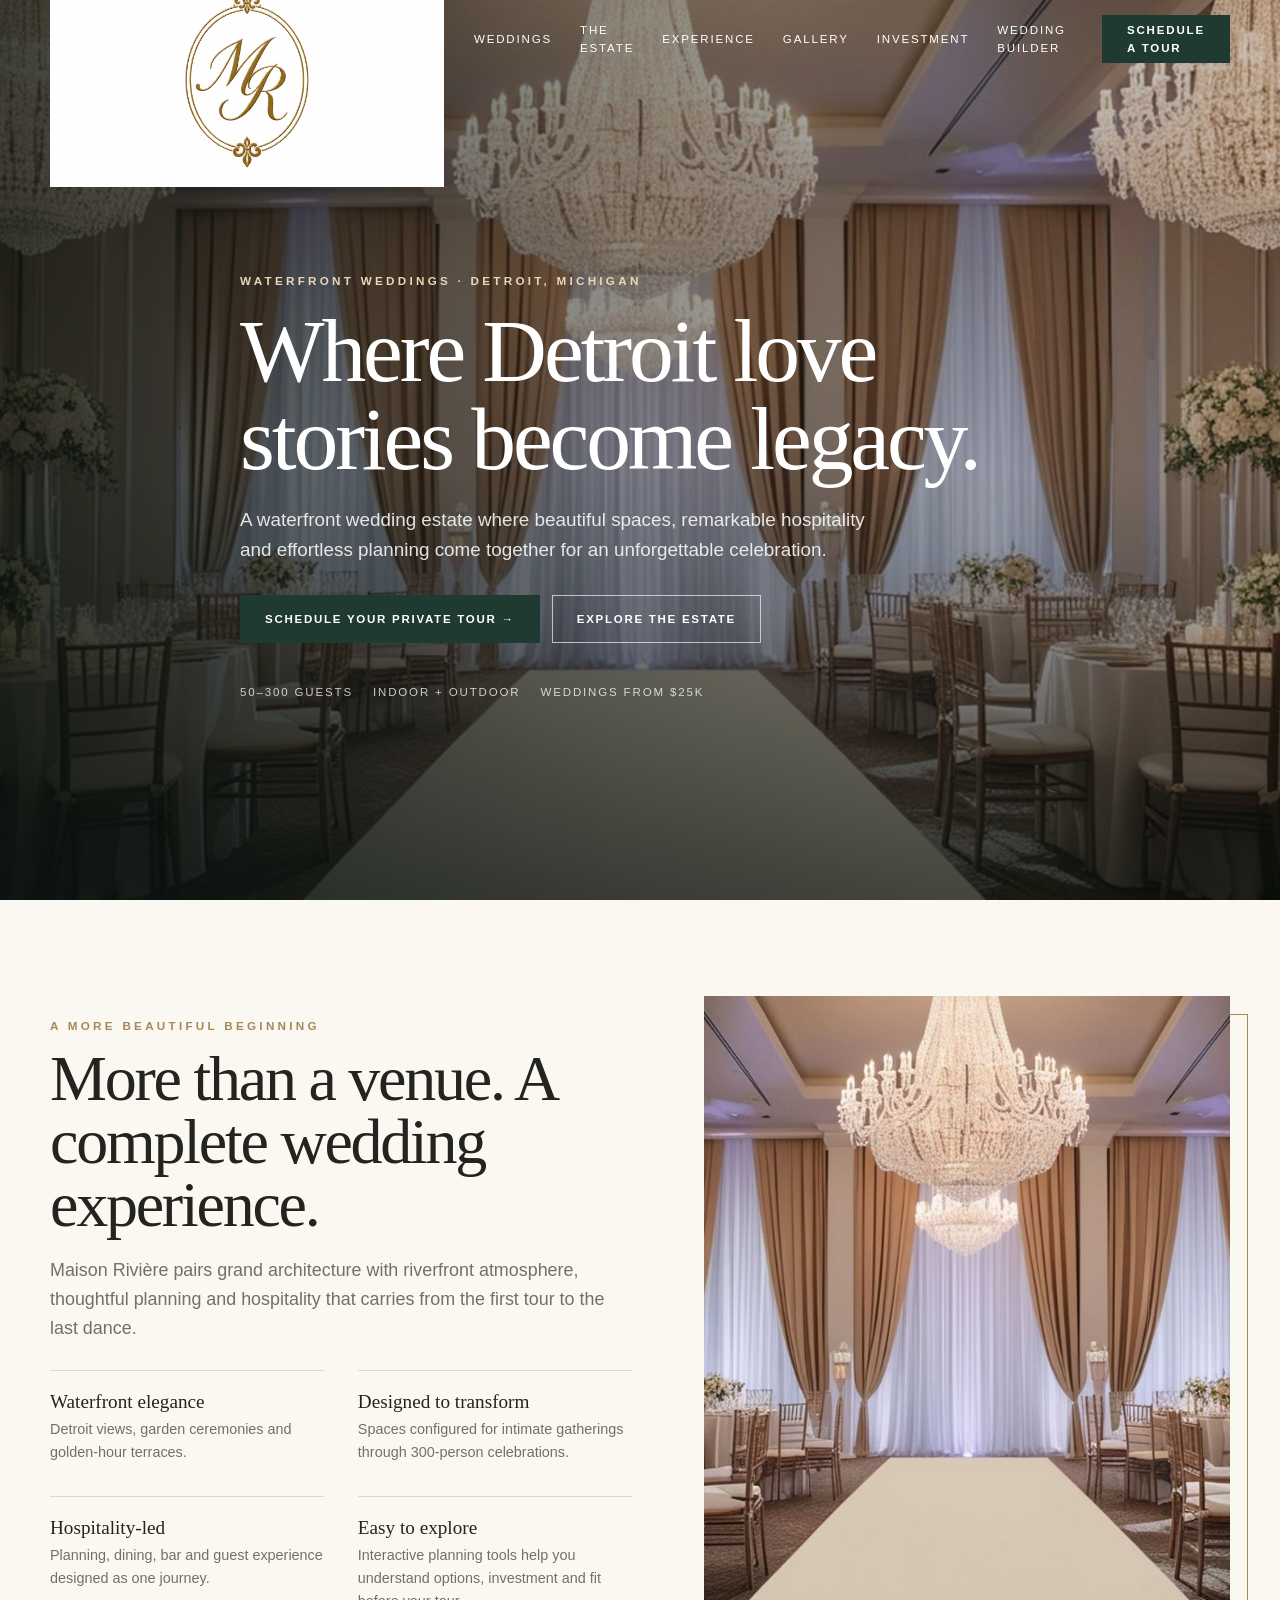
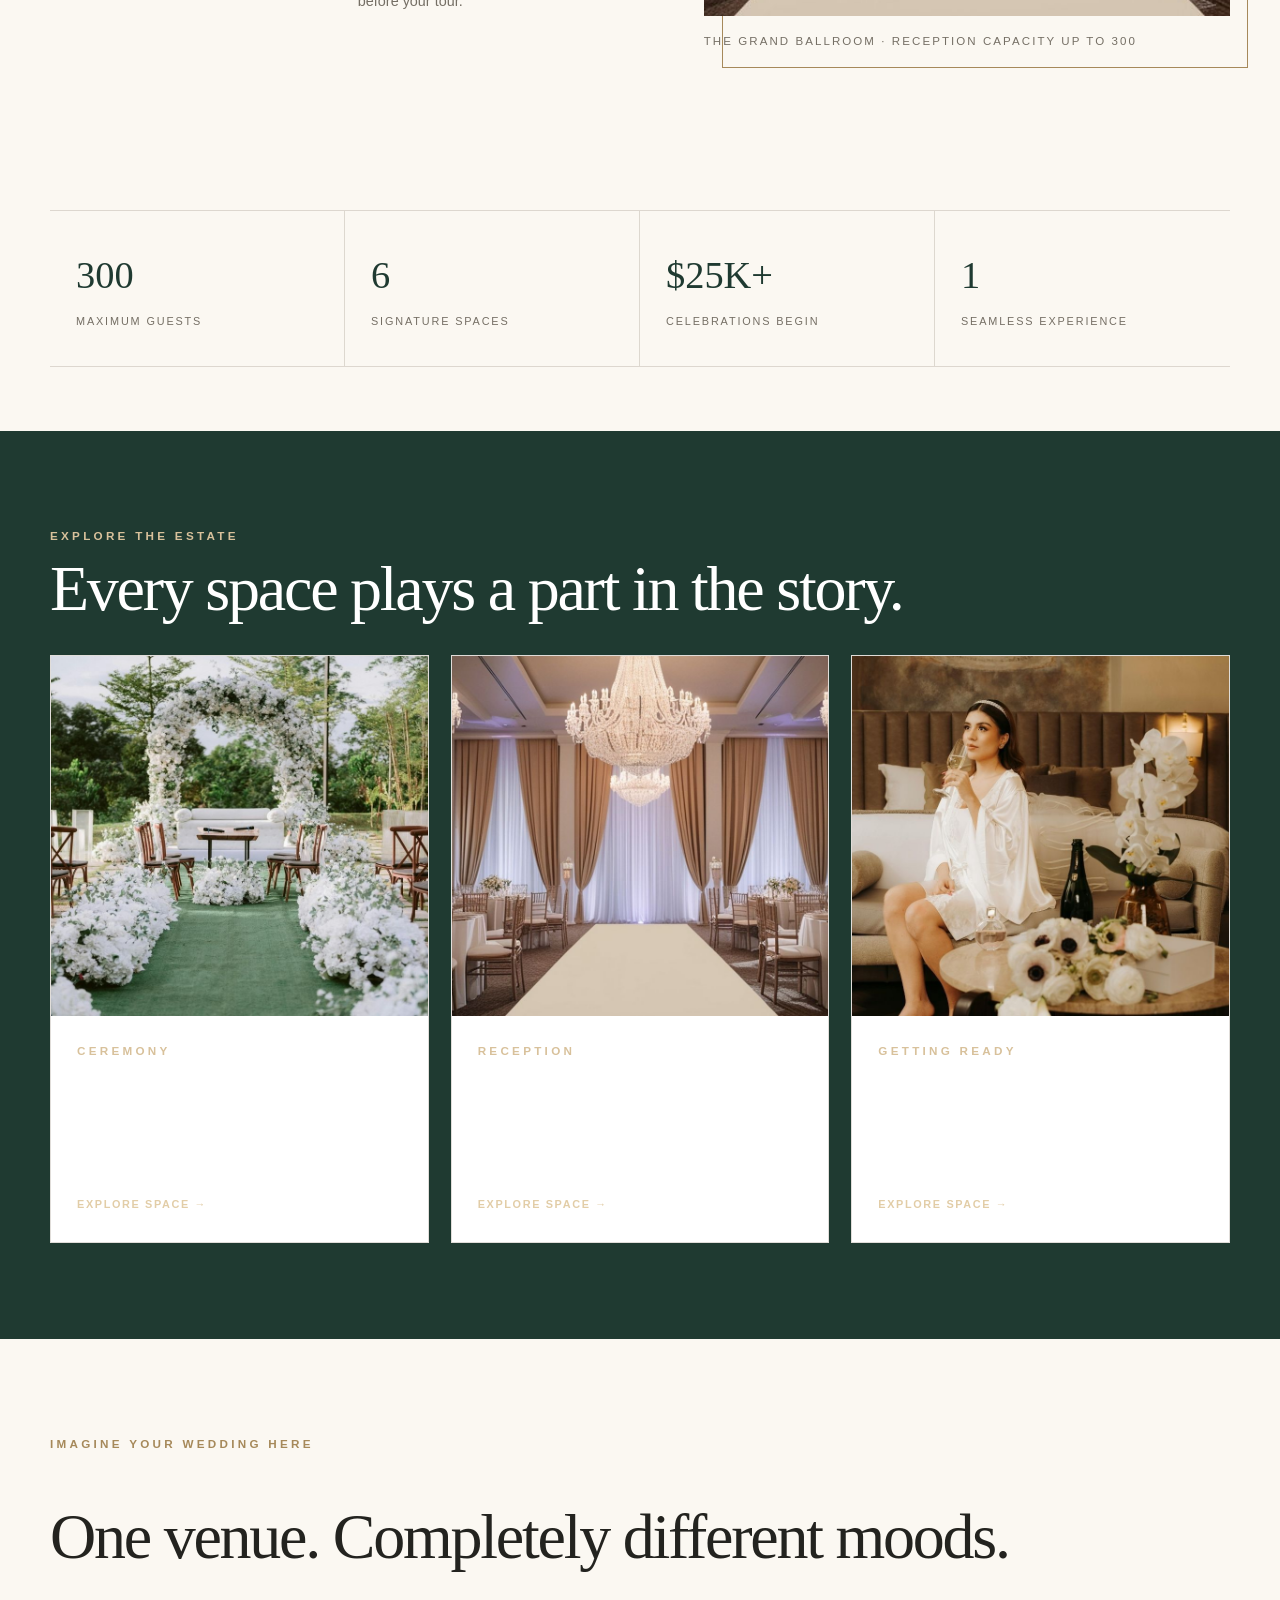
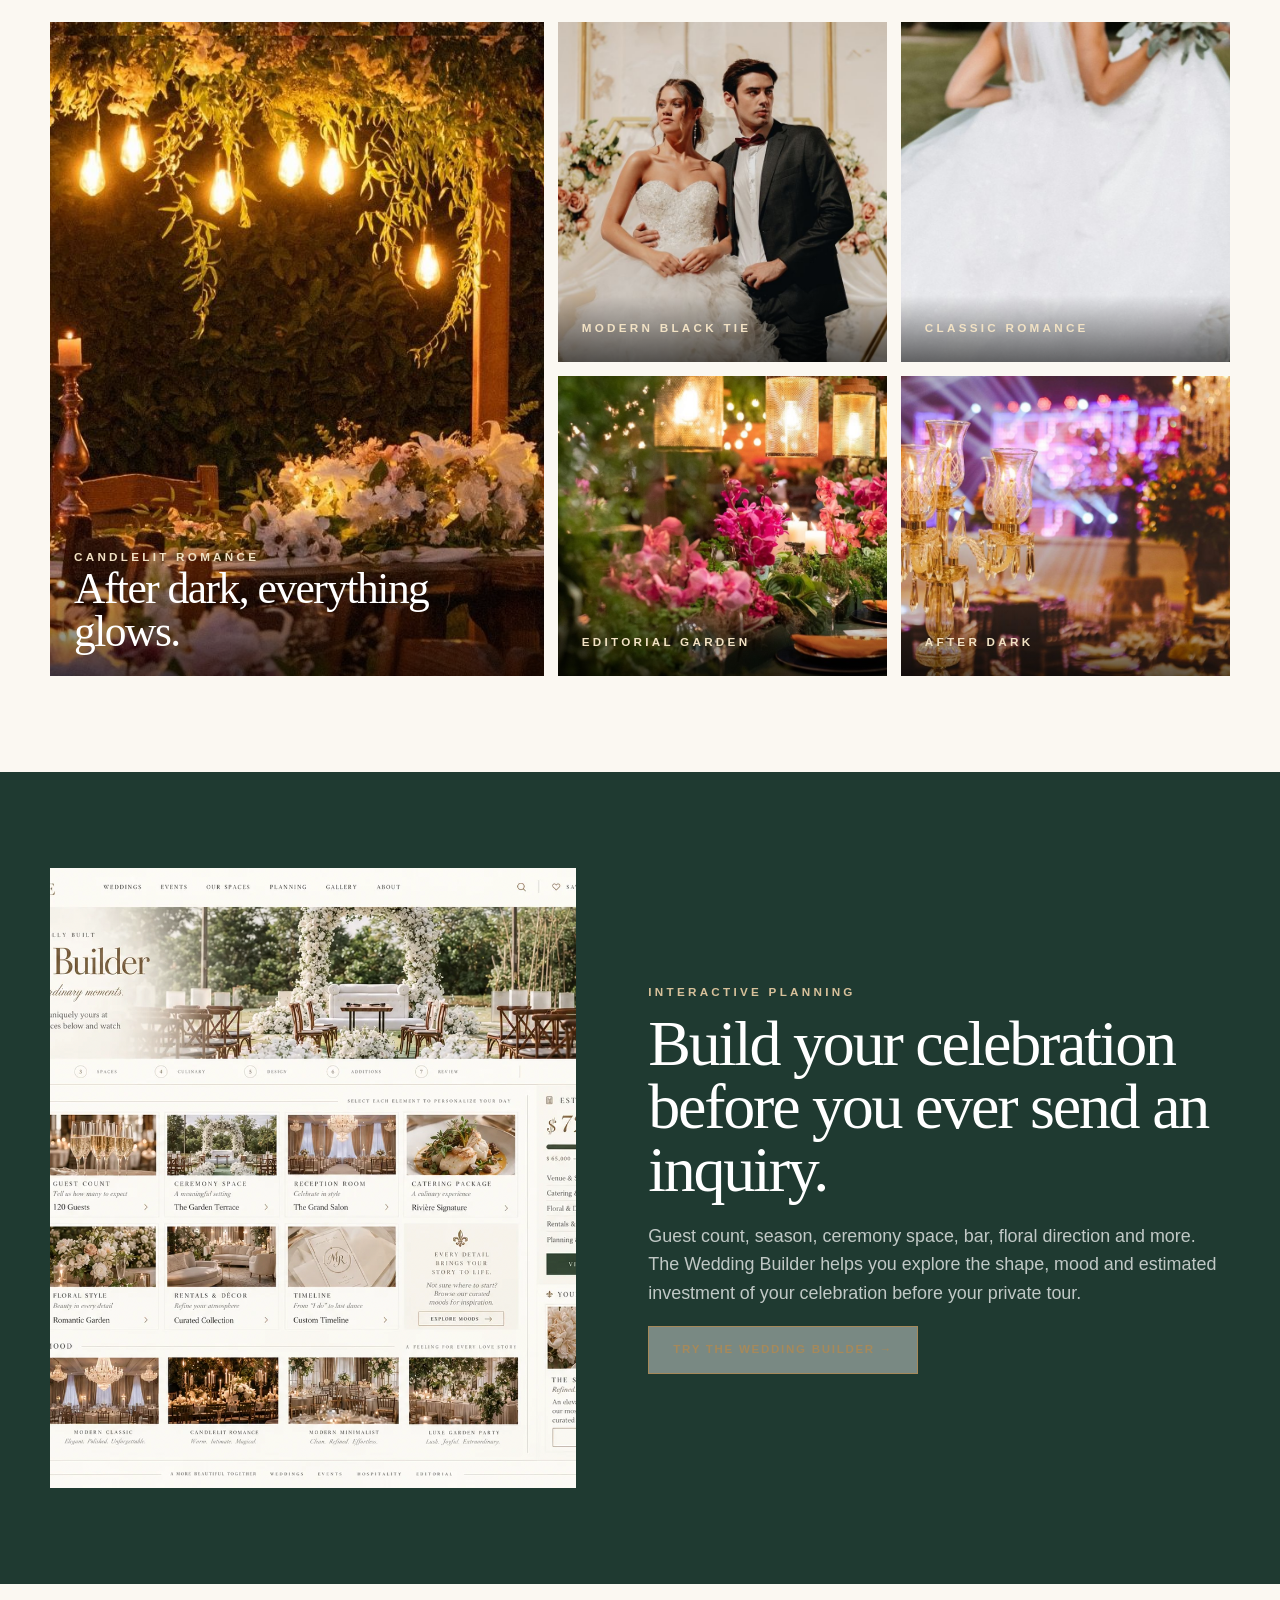
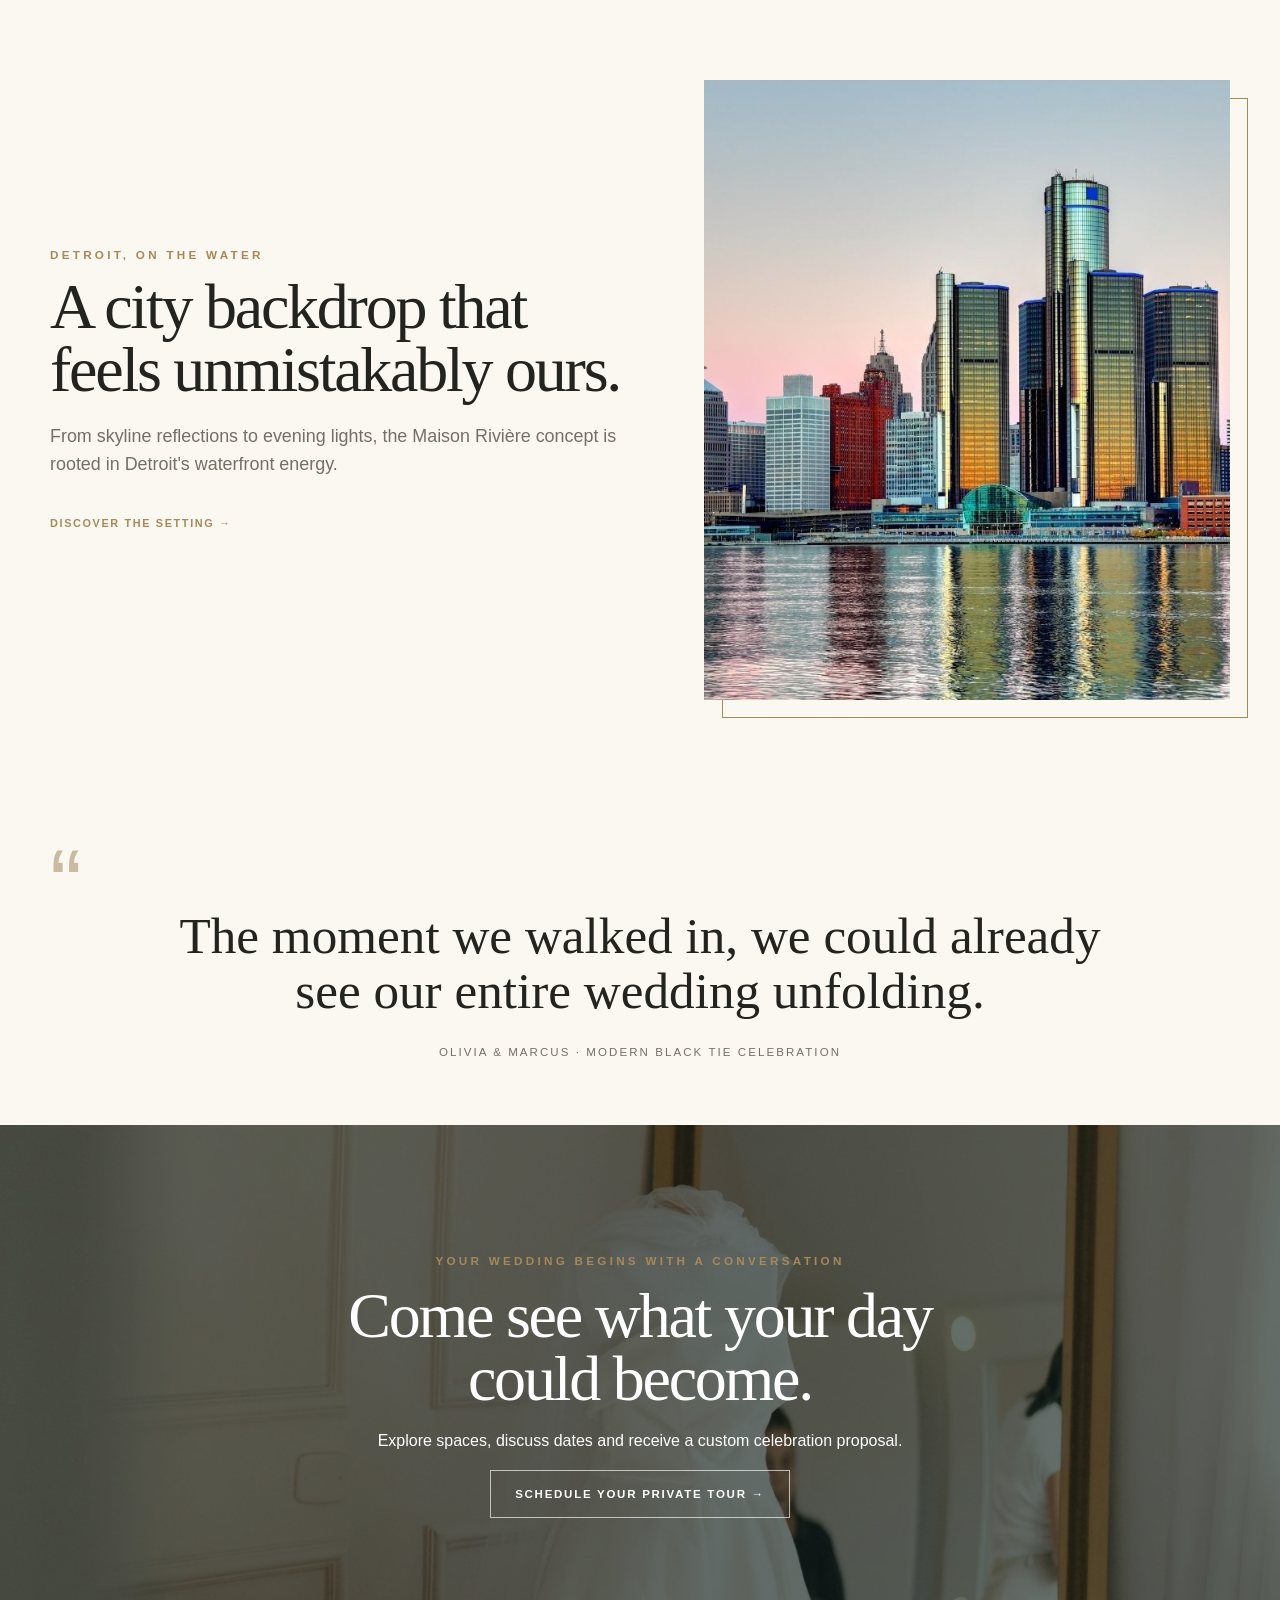
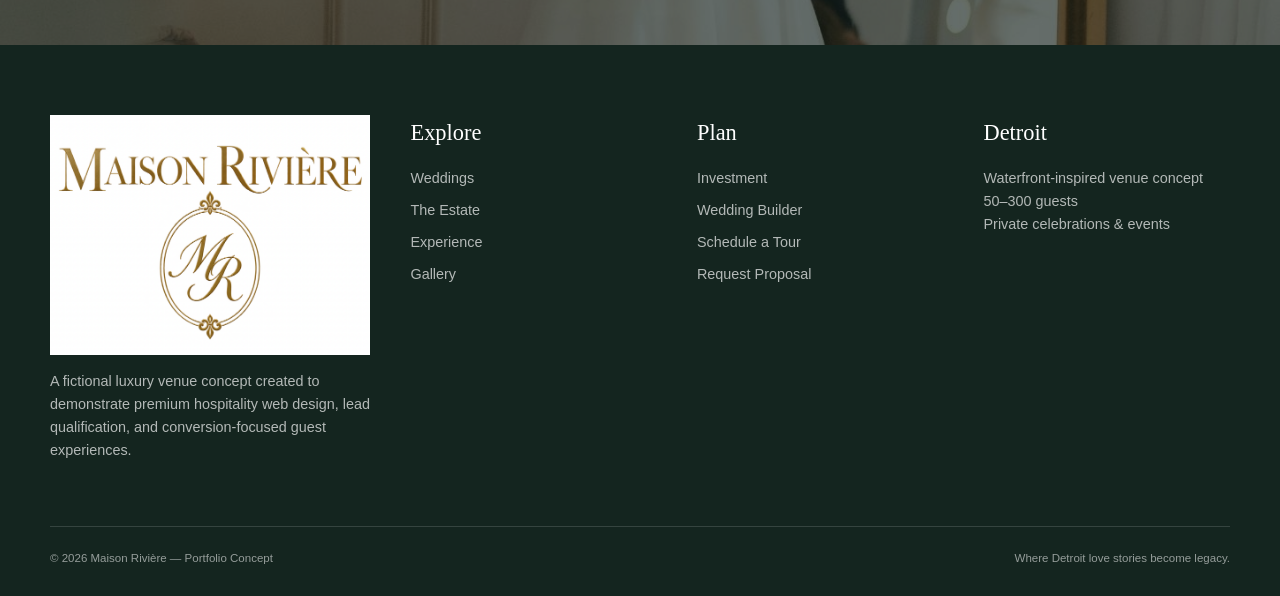
==== index.html @ 73f937d6 "Insert logo image in index.html header Added logo image to the header section." ====
<!doctype html><html lang="en"><head><meta charset="utf-8"><meta name="viewport" content="width=device-width,initial-scale=1"><meta name="description" content="Luxury Detroit wedding venue concept"><title>Home | Maison Rivière</title><link rel="stylesheet" href="styles.css"></head><body><header class="header"><div class="container nav"><a class="brand" href="index.html">
  <img src="logo-lockup.PNG" alt="Maison Rivière Weddings & Events">
</a><button class="menu-btn" aria-label="Open menu">☰</button><nav class="navlinks"><a href="weddings.html">Weddings</a><a href="estate.html">The Estate</a><a href="experience.html">Experience</a><a href="gallery.html">Gallery</a><a href="investment.html">Investment</a><a href="builder.html">Wedding Builder</a><a class="btn primary nav-cta" href="contact.html">Schedule a Tour</a></nav></div></header>
<div class="luxury-loader">
  <div class="loader-logo">
    Maison Rivière
  </div>
</div><main>
<section class="hero">
  <video autoplay muted loop playsinline preload="metadata" poster="11_neutral_crystal_ballroom.JPG">
    <source src="v15044gf0000da075hnog65i0l589fug.MP4" type="video/mp4">
  </video><div class="container hero-content"><div class="eyebrow">Waterfront Weddings · Detroit, Michigan</div><h1 class="display xl">Where Detroit love stories become legacy.</h1><p>A waterfront wedding estate where beautiful spaces, remarkable hospitality and effortless planning come together for an unforgettable celebration.</p><div class="hero-actions"><a class="btn primary" href="contact.html">Schedule Your Private Tour →</a><a class="btn light" href="estate.html">Explore the Estate</a></div><div class="hero-meta"><span>50–300 Guests</span><span>Indoor + Outdoor</span><span>Weddings from $25K</span></div></div></section>
<section class="section"><div class="container"><div class="split reveal"><div class="copy"><div class="eyebrow">A More Beautiful Beginning</div><h2 class="display lg">More than a venue. A complete wedding experience.</h2><p class="lede">Maison Rivière pairs grand architecture with riverfront atmosphere, thoughtful planning and hospitality that carries from the first tour to the last dance.</p><div class="feature-list"><div class="feature"><strong>Waterfront elegance</strong><span>Detroit views, garden ceremonies and golden-hour terraces.</span></div><div class="feature"><strong>Designed to transform</strong><span>Spaces configured for intimate gatherings through 300-person celebrations.</span></div><div class="feature"><strong>Hospitality-led</strong><span>Planning, dining, bar and guest experience designed as one journey.</span></div><div class="feature"><strong>Easy to explore</strong><span>Interactive planning tools help you understand options, investment and fit before your tour.</span></div></div></div><div class="image-frame"><img src="11_neutral_crystal_ballroom.JPG" alt="Crystal chandelier ballroom"><div class="caption">The Grand Ballroom · Reception capacity up to 300</div></div></div></div></section>
<section class="section-tight"><div class="container stats reveal"><div class="stat"><strong>300</strong><span>Maximum Guests</span></div><div class="stat"><strong>6</strong><span>Signature Spaces</span></div><div class="stat"><strong>$25K+</strong><span>Celebrations Begin</span></div><div class="stat"><strong>1</strong><span>Seamless Experience</span></div></div></section>
<section class="section dark"><div class="container"><div class="eyebrow">Explore the Estate</div><h2 class="display lg" style="margin:12px 0 34px">Every space plays a part in the story.</h2><div class="cards3"><article class="card"><img src="14_garden_ceremony_aisle.JPG" alt="Garden ceremony"><div class="card-body"><div class="eyebrow">Ceremony</div><h3>Garden Terrace</h3><p>Florals, greenery and an aisle designed for the moment everything begins.</p><a class="text-link" href="estate.html">Explore space →</a></div></article><article class="card"><img src="11_neutral_crystal_ballroom.JPG" alt="Grand ballroom"><div class="card-body"><div class="eyebrow">Reception</div><h3>Grand Ballroom</h3><p>Crystal chandeliers, adaptable layouts and dramatic evening atmosphere.</p><a class="text-link" href="estate.html">Explore space →</a></div></article><article class="card"><img src="06_bridal_suite_champagne.JPG" alt="Bridal suite"><div class="card-body"><div class="eyebrow">Getting Ready</div><h3>Private Bridal Suite</h3><p>A calm, beautiful beginning with dedicated beauty stations and champagne service.</p><a class="text-link" href="estate.html">Explore space →</a></div></article></div></div></section>
<section class="section"><div class="container"><div class="eyebrow">Imagine Your Wedding Here</div><h2 class="display lg">One venue. Completely different moods.</h2><div class="editorial-grid reveal"><div class="tile"><img src="09_candlelit_reception_table.JPG" alt="Candlelit reception"><div class="tile-overlay"><div class="eyebrow">Candlelit Romance</div><div class="display md">After dark, everything glows.</div></div></div><div class="tile"><img src="15_classic_couple_portrait.JPG" alt="Classic couple"><div class="tile-overlay"><div class="eyebrow">Modern Black Tie</div></div></div><div class="tile"><img src="19_gown_in_motion_garden.JPG" alt="Garden wedding"><div class="tile-overlay"><div class="eyebrow">Classic Romance</div></div></div><div class="tile"><img src="32_warm_floral_tablescape.JPG" alt="Warm floral tablescape"><div class="tile-overlay"><div class="eyebrow">Editorial Garden</div></div></div><div class="tile"><img src="13_candelabra_reception.JPG" alt="Reception lighting"><div class="tile-overlay"><div class="eyebrow">After Dark</div></div></div></div></div></section>
<section class="section dark"><div class="container split reverse reveal"><div class="image-frame"><img src="wedding-builder-ui.PNG" alt="Wedding Builder interface concept"></div><div class="copy"><div class="eyebrow">Interactive Planning</div><h2 class="display lg">Build your celebration before you ever send an inquiry.</h2><p class="lede">Guest count, season, ceremony space, bar, floral direction and more. The Wedding Builder helps you explore the shape, mood and estimated investment of your celebration before your private tour.</p><a class="btn secondary" href="builder.html">Try the Wedding Builder →</a></div></div></section>
<section class="section"><div class="container"><div class="split reveal"><div class="copy"><div class="eyebrow">Detroit, on the water</div><h2 class="display lg">A city backdrop that feels unmistakably ours.</h2><p class="lede">From skyline reflections to evening lights, the Maison Rivière concept is rooted in Detroit's waterfront energy.</p><a class="text-link" href="estate.html">Discover the setting →</a></div><div class="image-frame"><img src="01_detroit_skyline_sunset.JPG" alt="Detroit skyline at sunset"></div></div></div></section>
<section class="section-tight"><div class="container reveal"><div class="quote-mark">“</div><p class="quote">The moment we walked in, we could already see our entire wedding unfolding.</p><div class="quote-by">Olivia & Marcus · Modern Black Tie Celebration</div></div></section>
<section class="cta-band"><img src="07_bridal_dress_mirror.JPG" alt="Wedding dress in bridal suite"><div class="inner"><div class="eyebrow">Your Wedding Begins With a Conversation</div><h2 class="display lg">Come see what your day could become.</h2><p>Explore spaces, discuss dates and receive a custom celebration proposal.</p><a class="btn light" href="contact.html">Schedule Your Private Tour →</a></div></section>
</main><footer class="footer"><div class="container"><div class="footer-grid"><div><a class="brand" href="index.html">
  <img src="logo-lockup.PNG" alt="Maison Rivière Weddings & Events">
</a><p>A fictional luxury venue concept created to demonstrate premium hospitality web design, lead qualification, and conversion-focused guest experiences.</p></div><div><h4>Explore</h4><div class="footer-links"><a href="weddings.html">Weddings</a><a href="estate.html">The Estate</a><a href="experience.html">Experience</a><a href="gallery.html">Gallery</a></div></div><div><h4>Plan</h4><div class="footer-links"><a href="investment.html">Investment</a><a href="builder.html">Wedding Builder</a><a href="contact.html">Schedule a Tour</a><a href="contact.html">Request Proposal</a></div></div><div><h4>Detroit</h4><p>Waterfront-inspired venue concept<br>50–300 guests<br>Private celebrations & events</p></div></div><div class="footer-bottom"><span>© 2026 Maison Rivière — Portfolio Concept</span><span>Where Detroit love stories become legacy.</span></div></div></footer><script src="script.js"></script></body></html>
---- styles.css ----
:root{
  --ivory:#f6f1e7; --paper:#fbf8f2; --ink:#23231f; --muted:#756f65;
  --gold:#a6895a; --gold-2:#c3aa7b; --green:#1f3a31; --green-2:#38584c;
  --blush:#eadad2; --line:rgba(86,70,48,.18); --white:#fff;
  --serif: Georgia, 'Times New Roman', serif; --sans: Arial, Helvetica, sans-serif;
  --shadow:0 24px 80px rgba(40,32,22,.12);
}
*{box-sizing:border-box} html{scroll-behavior:smooth} body{margin:0;background:var(--paper);color:var(--ink);font-family:var(--sans);line-height:1.6} img,video{display:block;max-width:100%} a{color:inherit;text-decoration:none} button,input,select,textarea{font:inherit}
::selection{background:#d8c6a5;color:#1c2a24}
.container{width:min(1180px,calc(100% - 40px));margin:auto}.section{padding:96px 0}.section-tight{padding:64px 0}.eyebrow{font-size:.73rem;letter-spacing:.28em;text-transform:uppercase;color:var(--gold);font-weight:700}.display{font-family:var(--serif);font-weight:400;letter-spacing:-.035em;line-height:.98}.display.xl{font-size:clamp(3.3rem,7vw,7rem)}.display.lg{font-size:clamp(2.7rem,5vw,5rem)}.display.md{font-size:clamp(2rem,3.4vw,3.5rem)}.lede{font-size:clamp(1.05rem,1.4vw,1.25rem);color:var(--muted);max-width:690px}.script{font-family:var(--serif);font-style:italic;color:var(--gold)}
.btn{display:inline-flex;align-items:center;justify-content:center;gap:12px;min-height:48px;padding:0 24px;border:1px solid transparent;text-transform:uppercase;letter-spacing:.15em;font-size:.72rem;font-weight:700;transition:.25s ease;cursor:pointer}.btn.primary{background:var(--green);color:#fff}.btn.primary:hover{background:#2b5042;transform:translateY(-2px)}.btn.secondary{border-color:var(--gold);color:var(--gold);background:rgba(255,255,255,.4)}.btn.secondary:hover{background:var(--gold);color:#fff}.btn.light{border-color:rgba(255,255,255,.65);color:#fff;background:transparent}.btn.light:hover{background:#fff;color:var(--green)}
.header{position:fixed;inset:0 0 auto;z-index:50;transition:.3s ease;color:#fff}.header.scrolled,.header.light{background:rgba(251,248,242,.96);color:var(--ink);box-shadow:0 8px 30px rgba(45,38,27,.08);backdrop-filter:blur(18px)}.nav{height:78px;display:flex;align-items:center;gap:30px}.brand{
  font-family:var(--serif);
  font-size:1.65rem;
  letter-spacing:.02em;
  white-space:nowrap
}
.brand span{
  font-size:.56rem;
  display:block;
  letter-spacing:.27em;
  text-transform:uppercase;
  margin-top:-4px;
  color:var(--gold)
}.navlinks{margin-left:auto;display:flex;gap:28px;align-items:center}.navlinks a{font-size:.72rem;letter-spacing:.16em;text-transform:uppercase}.navlinks a:hover{color:var(--gold)}.nav-cta{margin-left:8px}.menu-btn{display:none;margin-left:auto;background:none;border:0;color:inherit;font-size:1.6rem;cursor:pointer}
.hero{min-height:100svh;position:relative;display:grid;place-items:end start;color:#fff;overflow:hidden;background:#0d1814}.hero video,.hero .hero-image{position:absolute;inset:0;width:100%;height:100%;object-fit:cover}.hero::after{content:"";position:absolute;inset:0;background:linear-gradient(90deg,rgba(9,18,15,.76) 0%,rgba(9,18,15,.45) 48%,rgba(9,18,15,.18) 100%),linear-gradient(0deg,rgba(9,16,13,.58),transparent 48%)}.hero-content{position:relative;z-index:2;padding:160px 0 86px;max-width:800px}.hero .eyebrow{color:#e8d7b8}.hero h1{margin:16px 0 22px}.hero p{font-size:1.18rem;max-width:660px;color:rgba(255,255,255,.86)}.hero-actions{display:flex;gap:12px;flex-wrap:wrap;margin-top:30px}.hero-meta{display:flex;gap:20px;flex-wrap:wrap;margin-top:40px;font-size:.72rem;text-transform:uppercase;letter-spacing:.16em;color:rgba(255,255,255,.76)}
.split{display:grid;grid-template-columns:1.05fr .95fr;gap:72px;align-items:center}.split.reverse{grid-template-columns:.95fr 1.05fr}.split .copy h2{margin:12px 0 20px}.image-frame{position:relative}.image-frame img{width:100%;height:620px;object-fit:cover}.image-frame:after{content:"";position:absolute;inset:18px -18px -18px 18px;border:1px solid var(--gold);z-index:-1}.caption{font-size:.72rem;letter-spacing:.18em;text-transform:uppercase;color:var(--muted);margin-top:16px}
.stats{display:grid;grid-template-columns:repeat(4,1fr);border-top:1px solid var(--line);border-bottom:1px solid var(--line)}.stat{padding:34px 26px;border-right:1px solid var(--line)}.stat:last-child{border-right:0}.stat strong{display:block;font-family:var(--serif);font-size:2.4rem;font-weight:400;color:var(--green)}.stat span{font-size:.68rem;letter-spacing:.17em;text-transform:uppercase;color:var(--muted)}
.cards3{display:grid;grid-template-columns:repeat(3,1fr);gap:22px}.card{background:#fff;border:1px solid var(--line);overflow:hidden;transition:.3s ease}.card:hover{transform:translateY(-5px);box-shadow:var(--shadow)}.card img{width:100%;height:360px;object-fit:cover;transition:.45s ease}.card:hover img{transform:scale(1.025)}.card-body{padding:26px}.card h3{font-family:var(--serif);font-size:2rem;font-weight:400;margin:5px 0 10px}.card p{color:var(--muted);margin:0}.text-link{display:inline-flex;align-items:center;gap:10px;margin-top:18px;text-transform:uppercase;letter-spacing:.15em;font-size:.68rem;color:var(--gold);font-weight:700}
.dark{background:var(--green);color:#fff}.dark .lede,.dark p{color:rgba(255,255,255,.72)}.dark .eyebrow{color:#d8c19b}.dark .text-link{color:#e2cda7}
.editorial-grid{display:grid;grid-template-columns:1.2fr .8fr .8fr;grid-template-rows:340px 300px;gap:14px}.editorial-grid .tile{position:relative;overflow:hidden}.editorial-grid .tile:first-child{grid-row:1/3}.editorial-grid img{width:100%;height:100%;object-fit:cover;transition:.4s}.editorial-grid .tile:hover img{transform:scale(1.03)}.tile-overlay{position:absolute;inset:auto 0 0;padding:24px;color:#fff;background:linear-gradient(transparent,rgba(0,0,0,.58))}.tile-overlay .eyebrow{color:#f2e2c4}
.quote{font-family:var(--serif);font-size:clamp(2.2rem,4vw,4.2rem);line-height:1.08;max-width:950px;margin:0 auto;text-align:center;font-weight:400}.quote-mark{font-size:6rem;color:var(--gold);line-height:.5;opacity:.55}.quote-by{text-align:center;margin-top:24px;font-size:.72rem;letter-spacing:.18em;text-transform:uppercase;color:var(--muted)}
.map-preview{background:#fff;border:1px solid var(--line);padding:14px}.map-preview img{width:100%;height:auto}.location-band{display:grid;grid-template-columns:1fr 1fr;min-height:520px}.location-band .photo img{width:100%;height:100%;object-fit:cover}.location-band .copy{padding:70px;display:flex;flex-direction:column;justify-content:center;background:#efe7d9}
.cta-band{position:relative;min-height:520px;display:grid;place-items:center;text-align:center;color:#fff;overflow:hidden}.cta-band img{position:absolute;inset:0;width:100%;height:100%;object-fit:cover}.cta-band::after{content:"";position:absolute;inset:0;background:rgba(15,27,23,.64)}.cta-band .inner{position:relative;z-index:2;max-width:780px;padding:40px}.cta-band h2{margin:14px 0 18px}
.footer{background:#14251f;color:#fff;padding:70px 0 28px}.footer-grid{display:grid;grid-template-columns:1.3fr repeat(3,1fr);gap:40px}.footer h4{font-family:var(--serif);font-size:1.4rem;font-weight:400;margin:0 0 16px}.footer p,.footer a{color:rgba(255,255,255,.68);font-size:.9rem}.footer-links{display:grid;gap:9px}.footer-bottom{border-top:1px solid rgba(255,255,255,.14);margin-top:50px;padding-top:22px;display:flex;justify-content:space-between;gap:20px;font-size:.72rem;color:rgba(255,255,255,.55)}
.page-hero{padding:170px 0 90px;background:var(--green);color:#fff}.page-hero.has-image{position:relative;min-height:70vh;display:flex;align-items:end;overflow:hidden}.page-hero.has-image img{position:absolute;inset:0;width:100%;height:100%;object-fit:cover}.page-hero.has-image:after{content:"";position:absolute;inset:0;background:linear-gradient(0deg,rgba(13,28,23,.76),rgba(13,28,23,.1))}.page-hero .container{position:relative;z-index:2}.page-hero h1{margin:12px 0 18px}.page-hero p{color:rgba(255,255,255,.78);font-size:1.15rem;max-width:700px}
.feature-list{display:grid;grid-template-columns:repeat(2,1fr);gap:16px 34px;margin-top:28px}.feature{border-top:1px solid var(--line);padding:16px 0}.feature strong{font-family:var(--serif);font-size:1.2rem;font-weight:400}.feature span{display:block;color:var(--muted);font-size:.9rem}
.gallery{display:grid;grid-template-columns:repeat(12,1fr);gap:12px}.gallery figure{margin:0;overflow:hidden;min-height:240px}.gallery figure:nth-child(6n+1){grid-column:span 7}.gallery figure:nth-child(6n+2){grid-column:span 5}.gallery figure:nth-child(6n+3){grid-column:span 4}.gallery figure:nth-child(6n+4){grid-column:span 8}.gallery figure:nth-child(6n+5){grid-column:span 6}.gallery figure:nth-child(6n+6){grid-column:span 6}.gallery img{width:100%;height:100%;min-height:280px;object-fit:cover;transition:.4s}.gallery figure:hover img{transform:scale(1.025)}.filters{display:flex;gap:10px;flex-wrap:wrap;margin:28px 0}.filter{border:1px solid var(--line);background:#fff;padding:10px 16px;cursor:pointer;text-transform:uppercase;letter-spacing:.12em;font-size:.67rem}.filter.active{background:var(--green);color:#fff}
.price-grid{display:grid;grid-template-columns:repeat(3,1fr);gap:18px}.price-card{background:#fff;border:1px solid var(--line);padding:38px}.price-card.featured{background:var(--green);color:#fff;transform:translateY(-10px)}.price-card h3{font-family:var(--serif);font-size:2.2rem;font-weight:400;margin:10px 0}.price{font-family:var(--serif);font-size:2.6rem;color:var(--gold)}.price-card ul{padding:0;list-style:none;margin:26px 0}.price-card li{padding:10px 0;border-bottom:1px solid var(--line);color:var(--muted)}.price-card.featured li{color:rgba(255,255,255,.72);border-color:rgba(255,255,255,.14)}
.builder{display:grid;grid-template-columns:1fr 360px;gap:28px;align-items:start}.builder-main{background:#fff;border:1px solid var(--line);padding:28px}.builder-sidebar{position:sticky;top:100px;background:var(--green);color:#fff;padding:30px}.builder-sidebar .price{color:#fff;font-size:3.4rem}.builder-grid{display:grid;grid-template-columns:repeat(2,1fr);gap:16px}.field{border:1px solid var(--line);padding:18px}.field label{display:block;font-size:.67rem;letter-spacing:.16em;text-transform:uppercase;color:var(--muted);margin-bottom:8px}.field select,.field input{width:100%;border:0;background:transparent;font-family:var(--serif);font-size:1.2rem;outline:none}.builder-breakdown{margin-top:20px}.builder-line{display:flex;justify-content:space-between;border-top:1px solid rgba(255,255,255,.15);padding:10px 0;color:rgba(255,255,255,.74)}.builder-line strong{color:#fff}.moods{display:grid;grid-template-columns:repeat(4,1fr);gap:12px;margin-top:28px}.mood{border:1px solid var(--line);padding:8px;cursor:pointer;background:#fff}.mood.active{outline:2px solid var(--gold)}.mood img{width:100%;height:140px;object-fit:cover}.mood h4{font-family:var(--serif);margin:10px 4px 0;font-weight:400}
.form-grid{display:grid;grid-template-columns:1fr 1fr;gap:16px}.form-field{display:grid;gap:8px}.form-field.full{grid-column:1/-1}.form-field label{font-size:.68rem;letter-spacing:.16em;text-transform:uppercase;color:var(--muted)}.form-field input,.form-field select,.form-field textarea{width:100%;border:1px solid var(--line);background:#fff;padding:14px;outline:none}.form-field textarea{min-height:150px;resize:vertical}.notice{padding:16px;border-left:3px solid var(--gold);background:#f3ede3;color:var(--muted)}
.reveal{opacity:0;transform:translateY(20px);transition:.7s ease}.reveal.in{opacity:1;transform:none}
@media(max-width:960px){.navlinks{display:none}.menu-btn{display:block}.header.open .navlinks{display:flex;position:absolute;top:78px;left:0;right:0;background:var(--paper);color:var(--ink);padding:30px 20px;flex-direction:column;align-items:flex-start;box-shadow:0 20px 30px rgba(0,0,0,.12)}.split,.split.reverse,.location-band,.builder{grid-template-columns:1fr}.image-frame img{height:500px}.stats{grid-template-columns:repeat(2,1fr)}.stat:nth-child(2){border-right:0}.cards3,.price-grid{grid-template-columns:1fr 1fr}.price-card.featured{transform:none}.editorial-grid{grid-template-columns:1fr 1fr;grid-template-rows:380px 260px}.editorial-grid .tile:first-child{grid-column:1/3;grid-row:auto}.footer-grid{grid-template-columns:1fr 1fr}.builder-sidebar{position:relative;top:auto}.moods{grid-template-columns:repeat(2,1fr)}}
@media(max-width:640px){.container{width:min(100% - 28px,1180px)}.section{padding:72px 0}.hero-content{padding-top:140px}.hero p{font-size:1rem}.hero-actions{flex-direction:column;align-items:stretch}.btn{width:100%}.stats,.cards3,.price-grid,.builder-grid,.form-grid{grid-template-columns:1fr}.stat{border-right:0;border-bottom:1px solid var(--line)}.stat:last-child{border-bottom:0}.editorial-grid{display:block}.editorial-grid .tile{height:330px;margin-bottom:12px}.image-frame img{height:420px}.image-frame:after{display:none}.location-band .copy{padding:48px 26px}.gallery figure{grid-column:1/-1!important}.footer-grid{grid-template-columns:1fr}.footer-bottom{flex-direction:column}.moods{grid-template-columns:1fr}.page-hero{padding-top:140px}.page-hero.has-image{min-height:60vh}.nav-cta{display:none}}
.luxury-loader {
    position: fixed;
    inset:0;
    background:#111;
    display:flex;
    align-items:center;
    justify-content:center;
    z-index:9999;
    animation:loaderFade 2s ease forwards;
    pointer-events:none;
}

.loader-logo {
    color:white;
    font-family:serif;
    letter-spacing:.2em;
    font-size:2rem;
    opacity:0;
    animation:logoReveal 1.2s ease forwards;
}

@keyframes logoReveal {
    from {
        opacity:0;
        transform:translateY(20px);
    }
    to {
        opacity:1;
        transform:none;
    }
}

@keyframes loaderFade {
    0%,70% {
        opacity:1;
    }
    100% {
        opacity:0;
        visibility:hidden;
    }
}
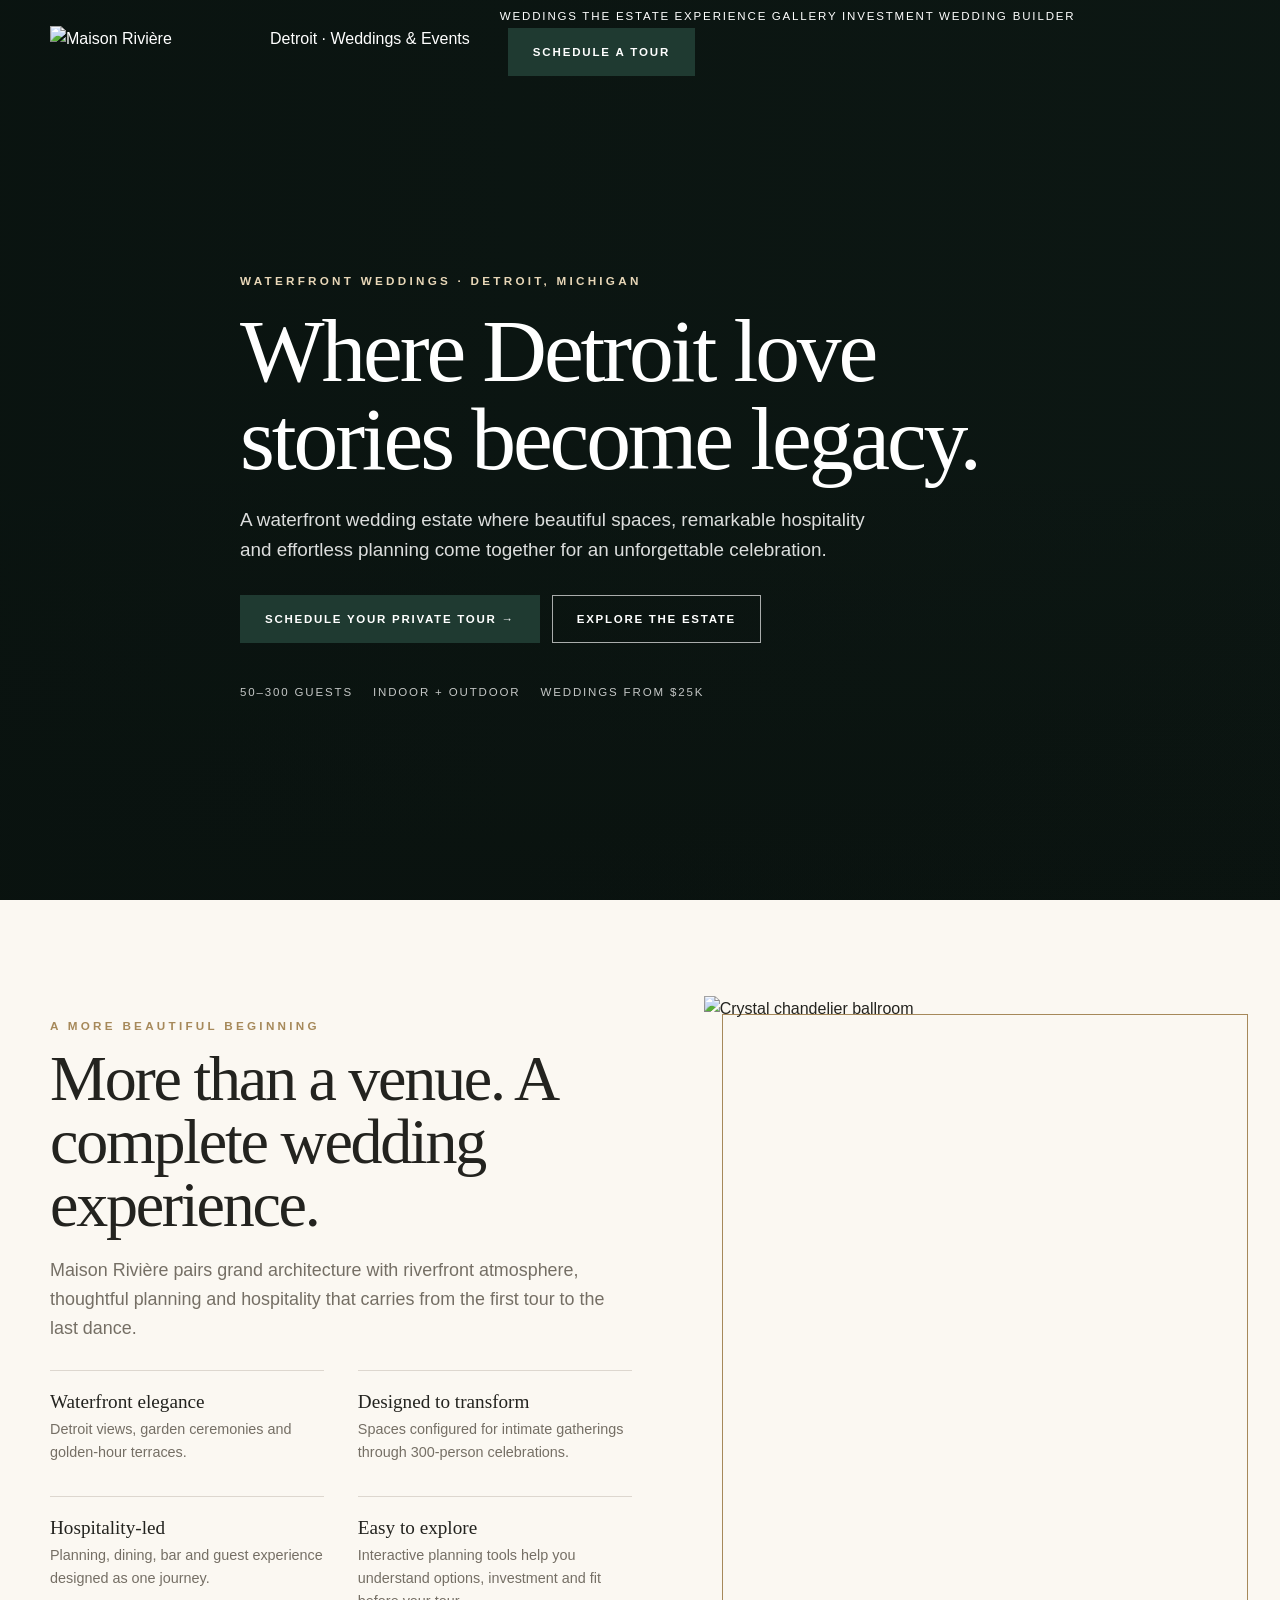
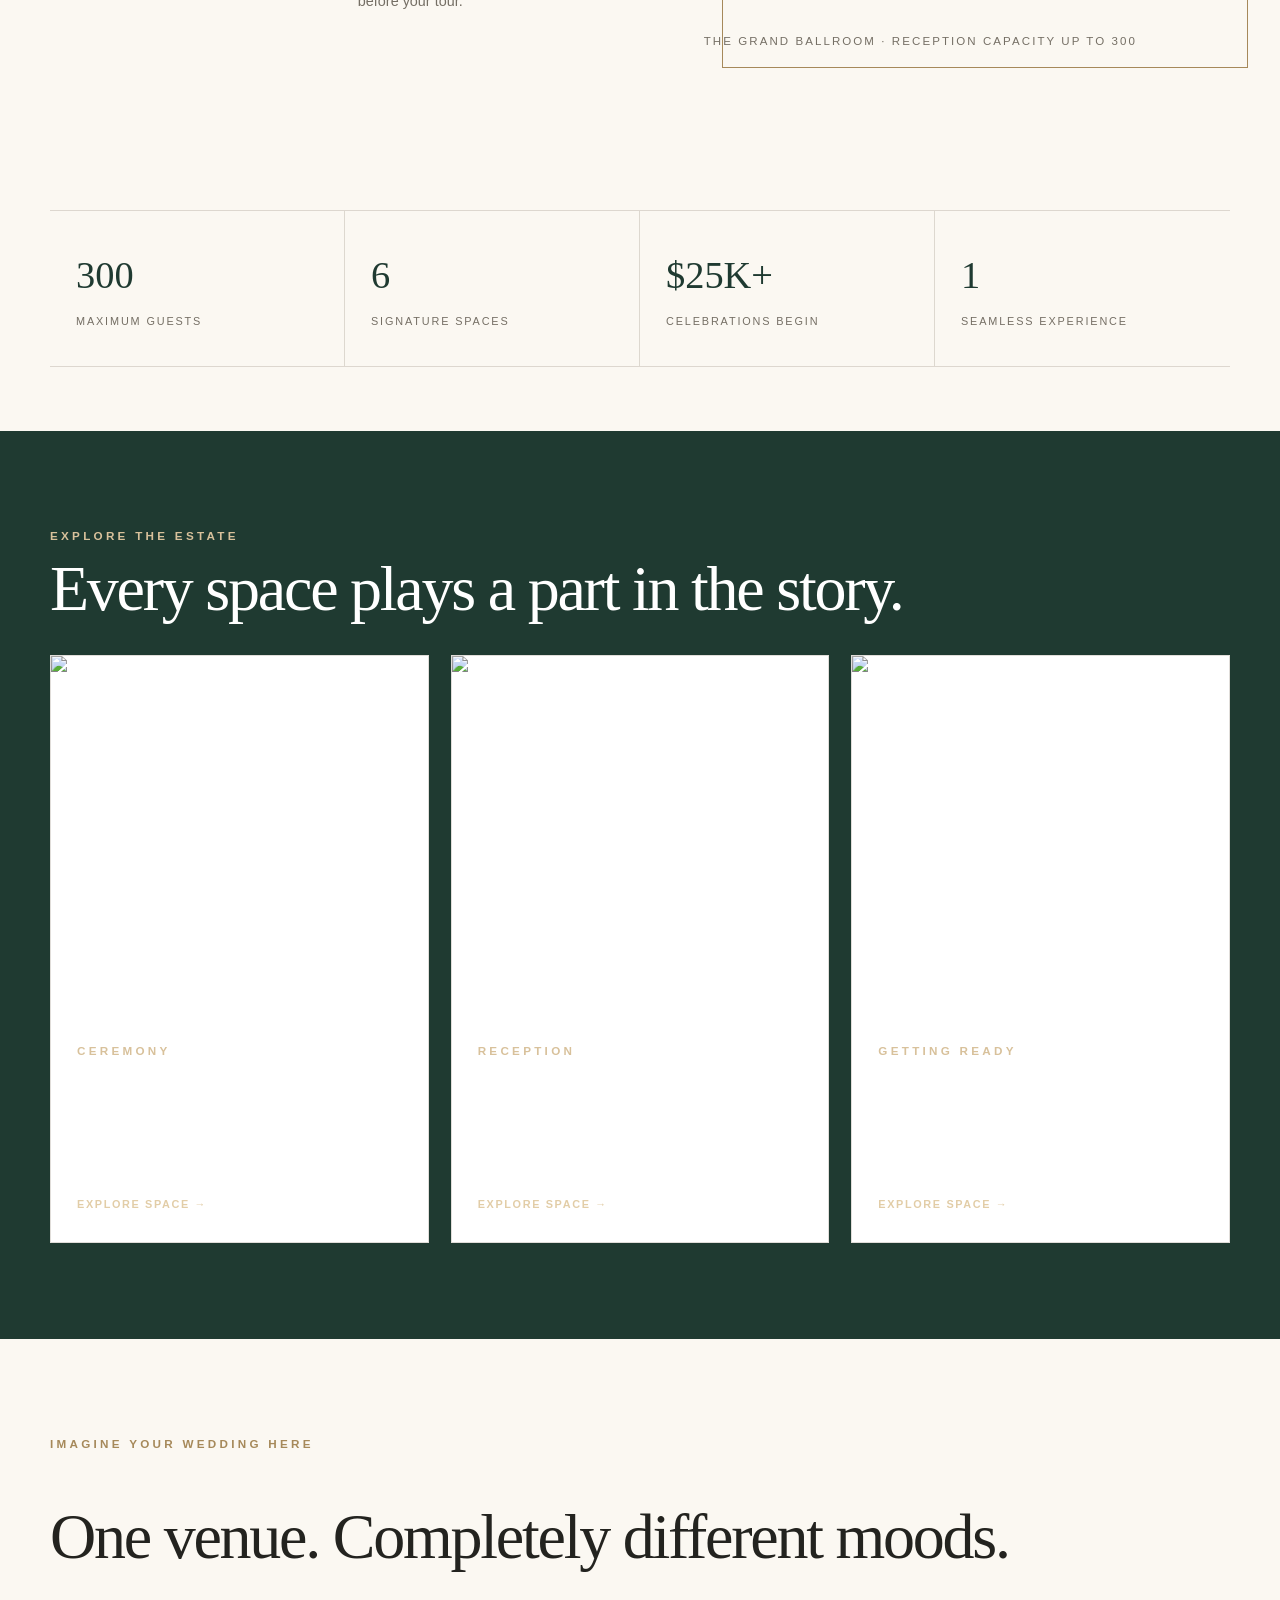
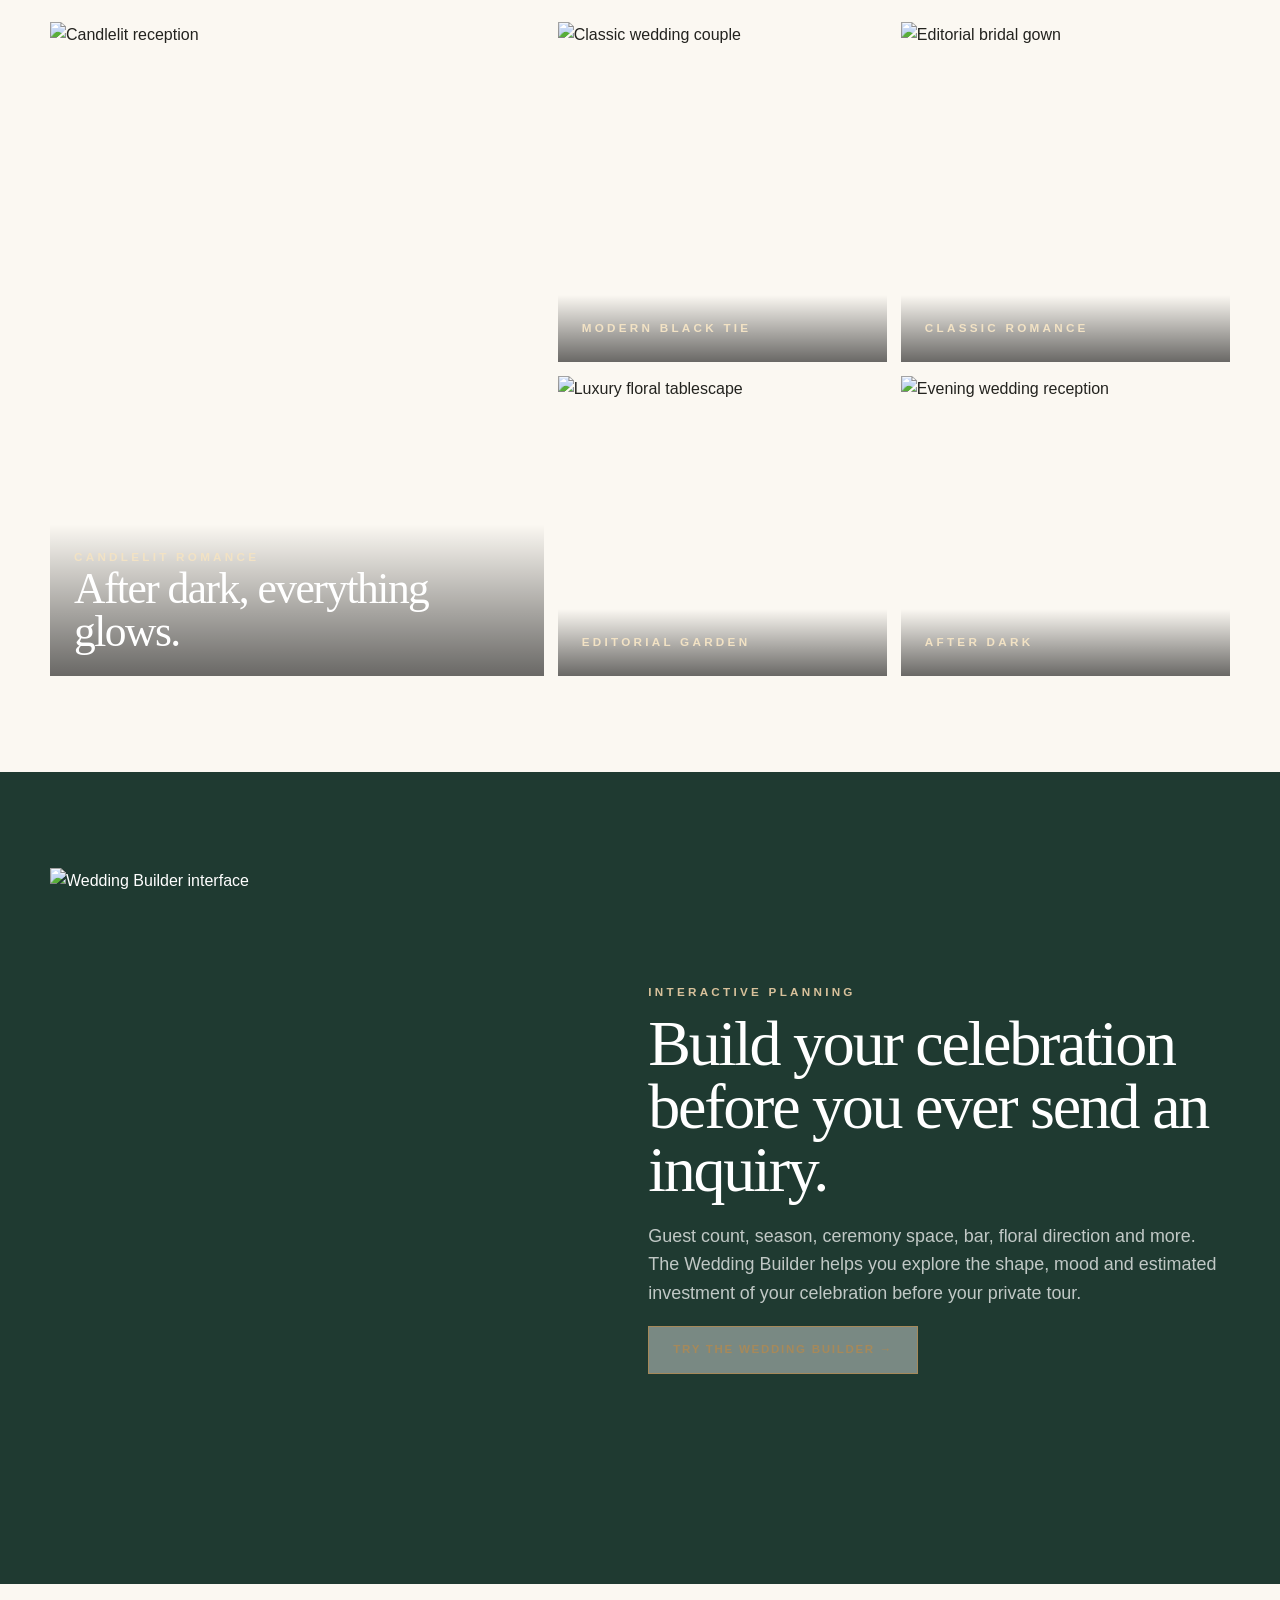
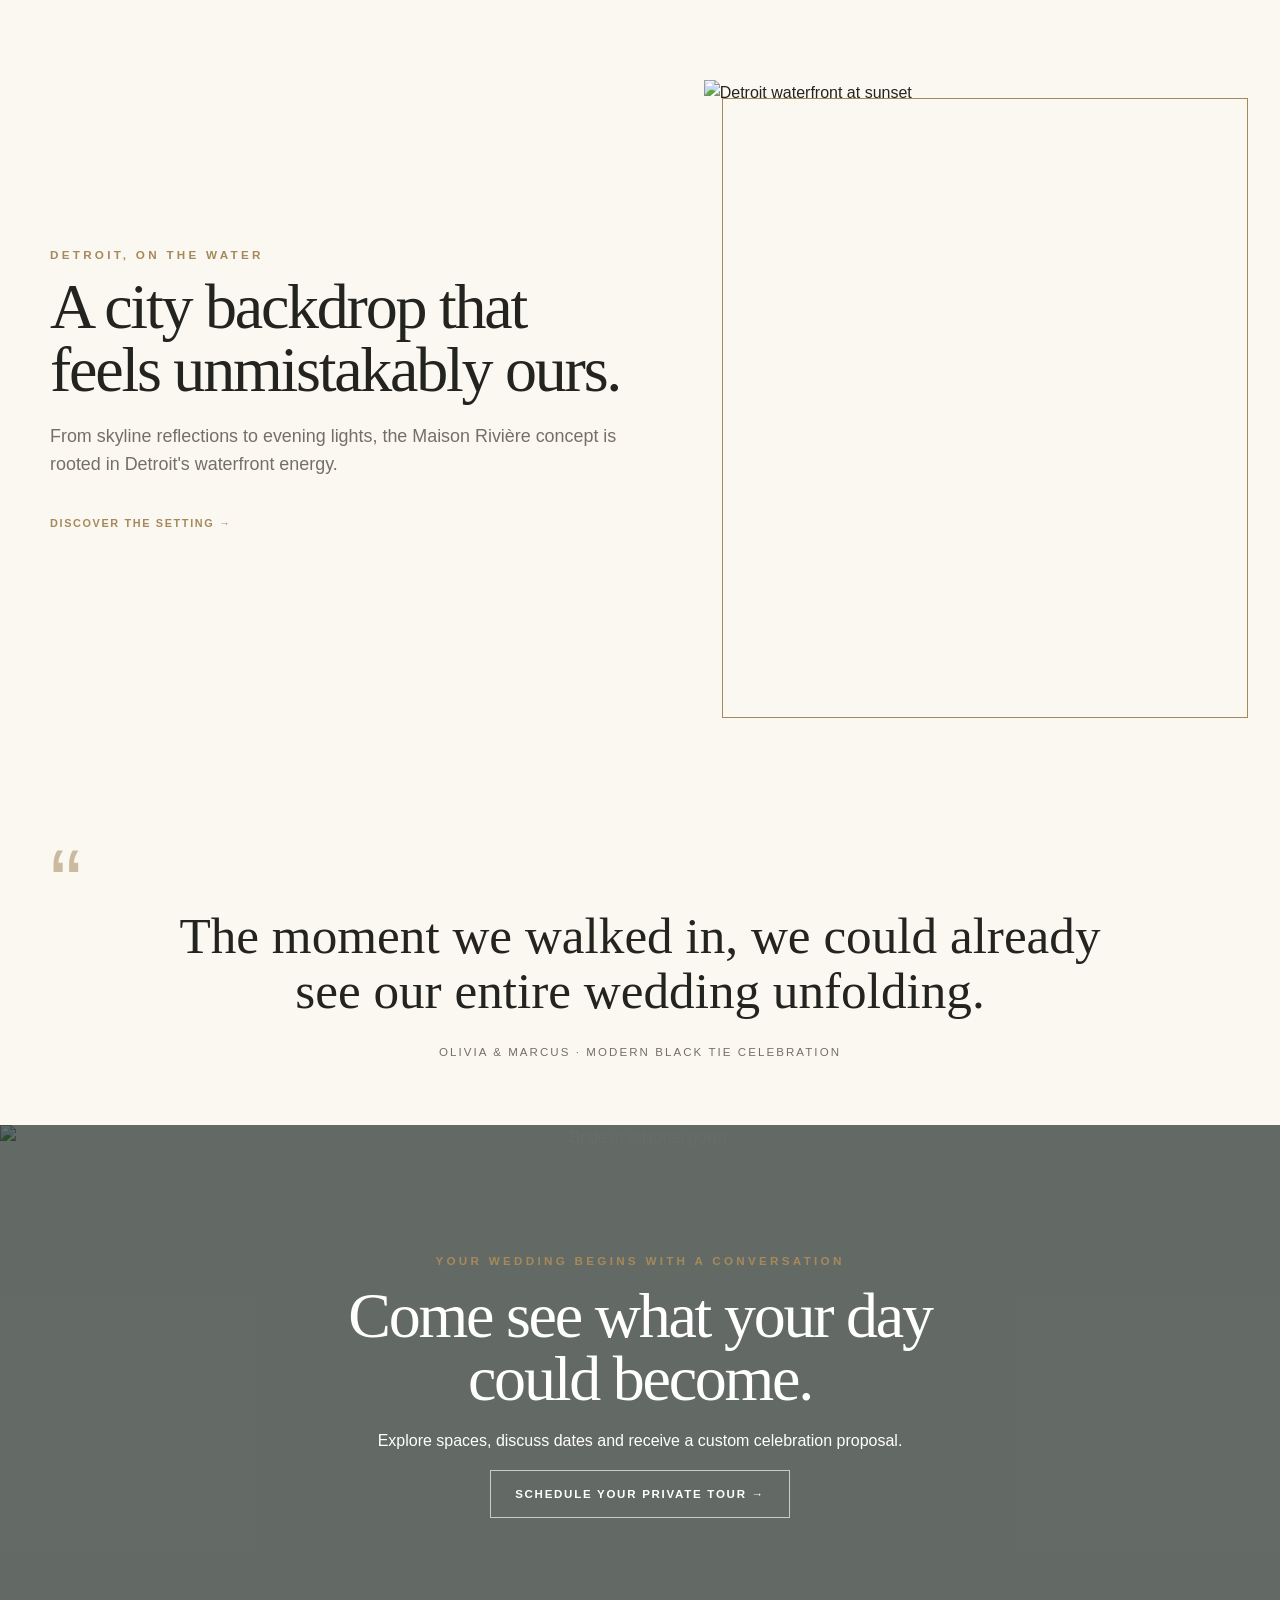
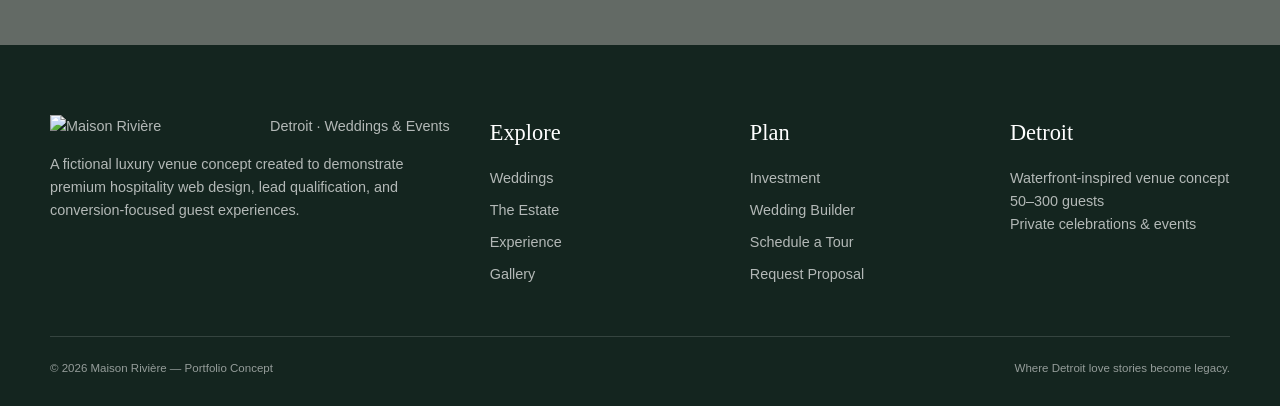
==== commit e05344ea: "Add files via upload" ====
--- a/index.html
+++ b/index.html
@@ -1,23 +1,170 @@
-<!doctype html><html lang="en"><head><meta charset="utf-8"><meta name="viewport" content="width=device-width,initial-scale=1"><meta name="description" content="Luxury Detroit wedding venue concept"><title>Home | Maison Rivière</title><link rel="stylesheet" href="styles.css"></head><body><header class="header"><div class="container nav"><a class="brand" href="index.html">
-  <img src="logo-lockup.PNG" alt="Maison Rivière Weddings & Events">
-</a><button class="menu-btn" aria-label="Open menu">☰</button><nav class="navlinks"><a href="weddings.html">Weddings</a><a href="estate.html">The Estate</a><a href="experience.html">Experience</a><a href="gallery.html">Gallery</a><a href="investment.html">Investment</a><a href="builder.html">Wedding Builder</a><a class="btn primary nav-cta" href="contact.html">Schedule a Tour</a></nav></div></header>
-<div class="luxury-loader">
-  <div class="loader-logo">
-    Maison Rivière
+<!doctype html>
+<html lang="en">
+<head>
+  <meta charset="utf-8">
+  <meta name="viewport" content="width=device-width,initial-scale=1">
+  <meta name="description" content="Maison Rivière — luxury Detroit waterfront weddings and events.">
+  <title>Maison Rivière | Detroit Weddings & Events</title>
+  <link rel="stylesheet" href="styles.css">
+</head>
+<body>
+<header class="header">
+  <div class="container nav">
+    <a class="brand" href="index.html" aria-label="Maison Rivière home">
+      <img src="assets/branding/maison-riviere-wordmark-gold.png" alt="Maison Rivière" class="brand-logo">
+      <span>Detroit · Weddings & Events</span>
+    </a>
+    <button class="menu-btn" aria-label="Open menu">☰</button>
+    <nav class="navlinks" aria-label="Primary navigation">
+      <a href="weddings.html">Weddings</a>
+      <a href="estate.html">The Estate</a>
+      <a href="experience.html">Experience</a>
+      <a href="gallery.html">Gallery</a>
+      <a href="investment.html">Investment</a>
+      <a href="builder.html">Wedding Builder</a>
+      <a class="btn primary nav-cta" href="contact.html">Schedule a Tour</a>
+    </nav>
   </div>
-</div><main>
-<section class="hero">
-  <video autoplay muted loop playsinline preload="metadata" poster="11_neutral_crystal_ballroom.JPG">
-    <source src="v15044gf0000da075hnog65i0l589fug.MP4" type="video/mp4">
-  </video><div class="container hero-content"><div class="eyebrow">Waterfront Weddings · Detroit, Michigan</div><h1 class="display xl">Where Detroit love stories become legacy.</h1><p>A waterfront wedding estate where beautiful spaces, remarkable hospitality and effortless planning come together for an unforgettable celebration.</p><div class="hero-actions"><a class="btn primary" href="contact.html">Schedule Your Private Tour →</a><a class="btn light" href="estate.html">Explore the Estate</a></div><div class="hero-meta"><span>50–300 Guests</span><span>Indoor + Outdoor</span><span>Weddings from $25K</span></div></div></section>
-<section class="section"><div class="container"><div class="split reveal"><div class="copy"><div class="eyebrow">A More Beautiful Beginning</div><h2 class="display lg">More than a venue. A complete wedding experience.</h2><p class="lede">Maison Rivière pairs grand architecture with riverfront atmosphere, thoughtful planning and hospitality that carries from the first tour to the last dance.</p><div class="feature-list"><div class="feature"><strong>Waterfront elegance</strong><span>Detroit views, garden ceremonies and golden-hour terraces.</span></div><div class="feature"><strong>Designed to transform</strong><span>Spaces configured for intimate gatherings through 300-person celebrations.</span></div><div class="feature"><strong>Hospitality-led</strong><span>Planning, dining, bar and guest experience designed as one journey.</span></div><div class="feature"><strong>Easy to explore</strong><span>Interactive planning tools help you understand options, investment and fit before your tour.</span></div></div></div><div class="image-frame"><img src="11_neutral_crystal_ballroom.JPG" alt="Crystal chandelier ballroom"><div class="caption">The Grand Ballroom · Reception capacity up to 300</div></div></div></div></section>
-<section class="section-tight"><div class="container stats reveal"><div class="stat"><strong>300</strong><span>Maximum Guests</span></div><div class="stat"><strong>6</strong><span>Signature Spaces</span></div><div class="stat"><strong>$25K+</strong><span>Celebrations Begin</span></div><div class="stat"><strong>1</strong><span>Seamless Experience</span></div></div></section>
-<section class="section dark"><div class="container"><div class="eyebrow">Explore the Estate</div><h2 class="display lg" style="margin:12px 0 34px">Every space plays a part in the story.</h2><div class="cards3"><article class="card"><img src="14_garden_ceremony_aisle.JPG" alt="Garden ceremony"><div class="card-body"><div class="eyebrow">Ceremony</div><h3>Garden Terrace</h3><p>Florals, greenery and an aisle designed for the moment everything begins.</p><a class="text-link" href="estate.html">Explore space →</a></div></article><article class="card"><img src="11_neutral_crystal_ballroom.JPG" alt="Grand ballroom"><div class="card-body"><div class="eyebrow">Reception</div><h3>Grand Ballroom</h3><p>Crystal chandeliers, adaptable layouts and dramatic evening atmosphere.</p><a class="text-link" href="estate.html">Explore space →</a></div></article><article class="card"><img src="06_bridal_suite_champagne.JPG" alt="Bridal suite"><div class="card-body"><div class="eyebrow">Getting Ready</div><h3>Private Bridal Suite</h3><p>A calm, beautiful beginning with dedicated beauty stations and champagne service.</p><a class="text-link" href="estate.html">Explore space →</a></div></article></div></div></section>
-<section class="section"><div class="container"><div class="eyebrow">Imagine Your Wedding Here</div><h2 class="display lg">One venue. Completely different moods.</h2><div class="editorial-grid reveal"><div class="tile"><img src="09_candlelit_reception_table.JPG" alt="Candlelit reception"><div class="tile-overlay"><div class="eyebrow">Candlelit Romance</div><div class="display md">After dark, everything glows.</div></div></div><div class="tile"><img src="15_classic_couple_portrait.JPG" alt="Classic couple"><div class="tile-overlay"><div class="eyebrow">Modern Black Tie</div></div></div><div class="tile"><img src="19_gown_in_motion_garden.JPG" alt="Garden wedding"><div class="tile-overlay"><div class="eyebrow">Classic Romance</div></div></div><div class="tile"><img src="32_warm_floral_tablescape.JPG" alt="Warm floral tablescape"><div class="tile-overlay"><div class="eyebrow">Editorial Garden</div></div></div><div class="tile"><img src="13_candelabra_reception.JPG" alt="Reception lighting"><div class="tile-overlay"><div class="eyebrow">After Dark</div></div></div></div></div></section>
-<section class="section dark"><div class="container split reverse reveal"><div class="image-frame"><img src="wedding-builder-ui.PNG" alt="Wedding Builder interface concept"></div><div class="copy"><div class="eyebrow">Interactive Planning</div><h2 class="display lg">Build your celebration before you ever send an inquiry.</h2><p class="lede">Guest count, season, ceremony space, bar, floral direction and more. The Wedding Builder helps you explore the shape, mood and estimated investment of your celebration before your private tour.</p><a class="btn secondary" href="builder.html">Try the Wedding Builder →</a></div></div></section>
-<section class="section"><div class="container"><div class="split reveal"><div class="copy"><div class="eyebrow">Detroit, on the water</div><h2 class="display lg">A city backdrop that feels unmistakably ours.</h2><p class="lede">From skyline reflections to evening lights, the Maison Rivière concept is rooted in Detroit's waterfront energy.</p><a class="text-link" href="estate.html">Discover the setting →</a></div><div class="image-frame"><img src="01_detroit_skyline_sunset.JPG" alt="Detroit skyline at sunset"></div></div></div></section>
-<section class="section-tight"><div class="container reveal"><div class="quote-mark">“</div><p class="quote">The moment we walked in, we could already see our entire wedding unfolding.</p><div class="quote-by">Olivia & Marcus · Modern Black Tie Celebration</div></div></section>
-<section class="cta-band"><img src="07_bridal_dress_mirror.JPG" alt="Wedding dress in bridal suite"><div class="inner"><div class="eyebrow">Your Wedding Begins With a Conversation</div><h2 class="display lg">Come see what your day could become.</h2><p>Explore spaces, discuss dates and receive a custom celebration proposal.</p><a class="btn light" href="contact.html">Schedule Your Private Tour →</a></div></section>
-</main><footer class="footer"><div class="container"><div class="footer-grid"><div><a class="brand" href="index.html">
-  <img src="logo-lockup.PNG" alt="Maison Rivière Weddings & Events">
-</a><p>A fictional luxury venue concept created to demonstrate premium hospitality web design, lead qualification, and conversion-focused guest experiences.</p></div><div><h4>Explore</h4><div class="footer-links"><a href="weddings.html">Weddings</a><a href="estate.html">The Estate</a><a href="experience.html">Experience</a><a href="gallery.html">Gallery</a></div></div><div><h4>Plan</h4><div class="footer-links"><a href="investment.html">Investment</a><a href="builder.html">Wedding Builder</a><a href="contact.html">Schedule a Tour</a><a href="contact.html">Request Proposal</a></div></div><div><h4>Detroit</h4><p>Waterfront-inspired venue concept<br>50–300 guests<br>Private celebrations & events</p></div></div><div class="footer-bottom"><span>© 2026 Maison Rivière — Portfolio Concept</span><span>Where Detroit love stories become legacy.</span></div></div></footer><script src="script.js"></script></body></html>
+</header>
+
+<main>
+  <section class="hero">
+    <video autoplay muted loop playsinline poster="assets/images/hero/hero-estate-aerial.jpg">
+      <source src="assets/videos/video-estate-hero.mp4" type="video/mp4">
+    </video>
+    <div class="container hero-content">
+      <div class="eyebrow">Waterfront Weddings · Detroit, Michigan</div>
+      <h1 class="display xl">Where Detroit love stories become legacy.</h1>
+      <p>A waterfront wedding estate where beautiful spaces, remarkable hospitality and effortless planning come together for an unforgettable celebration.</p>
+      <div class="hero-actions">
+        <a class="btn primary" href="contact.html">Schedule Your Private Tour →</a>
+        <a class="btn light" href="estate.html">Explore the Estate</a>
+      </div>
+      <div class="hero-meta"><span>50–300 Guests</span><span>Indoor + Outdoor</span><span>Weddings from $25K</span></div>
+    </div>
+  </section>
+
+  <section class="section">
+    <div class="container">
+      <div class="split reveal">
+        <div class="copy">
+          <div class="eyebrow">A More Beautiful Beginning</div>
+          <h2 class="display lg">More than a venue. A complete wedding experience.</h2>
+          <p class="lede">Maison Rivière pairs grand architecture with riverfront atmosphere, thoughtful planning and hospitality that carries from the first tour to the last dance.</p>
+          <div class="feature-list">
+            <div class="feature"><strong>Waterfront elegance</strong><span>Detroit views, garden ceremonies and golden-hour terraces.</span></div>
+            <div class="feature"><strong>Designed to transform</strong><span>Spaces configured for intimate gatherings through 300-person celebrations.</span></div>
+            <div class="feature"><strong>Hospitality-led</strong><span>Planning, dining, bar and guest experience designed as one journey.</span></div>
+            <div class="feature"><strong>Easy to explore</strong><span>Interactive planning tools help you understand options, investment and fit before your tour.</span></div>
+          </div>
+        </div>
+        <div class="image-frame">
+          <img src="assets/images/estate/estate-grand-ballroom.jpg" alt="Crystal chandelier ballroom">
+          <div class="caption">The Grand Ballroom · Reception capacity up to 300</div>
+        </div>
+      </div>
+    </div>
+  </section>
+
+  <section class="section-tight">
+    <div class="container stats reveal">
+      <div class="stat"><strong>300</strong><span>Maximum Guests</span></div>
+      <div class="stat"><strong>6</strong><span>Signature Spaces</span></div>
+      <div class="stat"><strong>$25K+</strong><span>Celebrations Begin</span></div>
+      <div class="stat"><strong>1</strong><span>Seamless Experience</span></div>
+    </div>
+  </section>
+
+  <section class="section dark">
+    <div class="container">
+      <div class="eyebrow">Explore the Estate</div>
+      <h2 class="display lg" style="margin:12px 0 34px">Every space plays a part in the story.</h2>
+      <div class="cards3">
+        <article class="card">
+          <img src="assets/images/estate/estate-ceremony-garden.jpg" alt="Garden ceremony">
+          <div class="card-body"><div class="eyebrow">Ceremony</div><h3>Garden Terrace</h3><p>Florals, greenery and an aisle designed for the moment everything begins.</p><a class="text-link" href="estate.html">Explore space →</a></div>
+        </article>
+        <article class="card">
+          <img src="assets/images/estate/estate-grand-ballroom.jpg" alt="Grand ballroom">
+          <div class="card-body"><div class="eyebrow">Reception</div><h3>Grand Ballroom</h3><p>Crystal chandeliers, adaptable layouts and dramatic evening atmosphere.</p><a class="text-link" href="estate.html">Explore space →</a></div>
+        </article>
+        <article class="card">
+          <img src="assets/images/weddings/wedding-bride-suite.jpg" alt="Bridal suite">
+          <div class="card-body"><div class="eyebrow">Getting Ready</div><h3>Private Bridal Suite</h3><p>A calm, beautiful beginning with dedicated beauty stations and champagne service.</p><a class="text-link" href="estate.html">Explore space →</a></div>
+        </article>
+      </div>
+    </div>
+  </section>
+
+  <section class="section">
+    <div class="container">
+      <div class="eyebrow">Imagine Your Wedding Here</div>
+      <h2 class="display lg">One venue. Completely different moods.</h2>
+      <div class="editorial-grid reveal">
+        <div class="tile"><img src="assets/images/weddings/wedding-table-design.jpg" alt="Candlelit reception"><div class="tile-overlay"><div class="eyebrow">Candlelit Romance</div><div class="display md">After dark, everything glows.</div></div></div>
+        <div class="tile"><img src="assets/images/weddings/wedding-bridal-portrait.jpg" alt="Classic wedding couple"><div class="tile-overlay"><div class="eyebrow">Modern Black Tie</div></div></div>
+        <div class="tile"><img src="assets/images/weddings/wedding-bridal-gown-editorial.jpg" alt="Editorial bridal gown"><div class="tile-overlay"><div class="eyebrow">Classic Romance</div></div></div>
+        <div class="tile"><img src="assets/images/dining/dining-luxury-table-setting.jpg" alt="Luxury floral tablescape"><div class="tile-overlay"><div class="eyebrow">Editorial Garden</div></div></div>
+        <div class="tile"><img src="assets/images/experiences/experience-evening-gathering.jpg" alt="Evening wedding reception"><div class="tile-overlay"><div class="eyebrow">After Dark</div></div></div>
+      </div>
+    </div>
+  </section>
+
+  <section class="section dark">
+    <div class="container split reverse reveal">
+      <div class="image-frame"><img src="assets/ui/wedding-builder/wedding-builder-dashboard.png" alt="Wedding Builder interface"></div>
+      <div class="copy">
+        <div class="eyebrow">Interactive Planning</div>
+        <h2 class="display lg">Build your celebration before you ever send an inquiry.</h2>
+        <p class="lede">Guest count, season, ceremony space, bar, floral direction and more. The Wedding Builder helps you explore the shape, mood and estimated investment of your celebration before your private tour.</p>
+        <a class="btn secondary" href="builder.html">Try the Wedding Builder →</a>
+      </div>
+    </div>
+  </section>
+
+  <section class="section">
+    <div class="container">
+      <div class="split reveal">
+        <div class="copy">
+          <div class="eyebrow">Detroit, on the water</div>
+          <h2 class="display lg">A city backdrop that feels unmistakably ours.</h2>
+          <p class="lede">From skyline reflections to evening lights, the Maison Rivière concept is rooted in Detroit's waterfront energy.</p>
+          <a class="text-link" href="estate.html">Discover the setting →</a>
+        </div>
+        <div class="image-frame"><img src="assets/images/hero/hero-riverside-terrace.jpg" alt="Detroit waterfront at sunset"></div>
+      </div>
+    </div>
+  </section>
+
+  <section class="section-tight">
+    <div class="container reveal"><div class="quote-mark">“</div><p class="quote">The moment we walked in, we could already see our entire wedding unfolding.</p><div class="quote-by">Olivia & Marcus · Modern Black Tie Celebration</div></div>
+  </section>
+
+  <section class="cta-band">
+    <img src="assets/images/weddings/wedding-bridal-gown-editorial.jpg" alt="Bride in editorial gown">
+    <div class="inner">
+      <div class="eyebrow">Your Wedding Begins With a Conversation</div>
+      <h2 class="display lg">Come see what your day could become.</h2>
+      <p>Explore spaces, discuss dates and receive a custom celebration proposal.</p>
+      <a class="btn light" href="contact.html">Schedule Your Private Tour →</a>
+    </div>
+  </section>
+</main>
+
+<footer class="footer">
+  <div class="container">
+    <div class="footer-grid">
+      <div>
+        <a class="brand" href="index.html"><img src="assets/branding/maison-riviere-wordmark-gold.png" alt="Maison Rivière" class="brand-logo"><span>Detroit · Weddings & Events</span></a>
+        <p>A fictional luxury venue concept created to demonstrate premium hospitality web design, lead qualification, and conversion-focused guest experiences.</p>
+      </div>
+      <div><h4>Explore</h4><div class="footer-links"><a href="weddings.html">Weddings</a><a href="estate.html">The Estate</a><a href="experience.html">Experience</a><a href="gallery.html">Gallery</a></div></div>
+      <div><h4>Plan</h4><div class="footer-links"><a href="investment.html">Investment</a><a href="builder.html">Wedding Builder</a><a href="contact.html">Schedule a Tour</a><a href="contact.html">Request Proposal</a></div></div>
+      <div><h4>Detroit</h4><p>Waterfront-inspired venue concept<br>50–300 guests<br>Private celebrations & events</p></div>
+    </div>
+    <div class="footer-bottom"><span>© 2026 Maison Rivière — Portfolio Concept</span><span>Where Detroit love stories become legacy.</span></div>
+  </div>
+</footer>
+<script src="script.js"></script>
+</body>
+</html>
--- a/styles.css
+++ b/styles.css
@@ -10,18 +10,16 @@
 .container{width:min(1180px,calc(100% - 40px));margin:auto}.section{padding:96px 0}.section-tight{padding:64px 0}.eyebrow{font-size:.73rem;letter-spacing:.28em;text-transform:uppercase;color:var(--gold);font-weight:700}.display{font-family:var(--serif);font-weight:400;letter-spacing:-.035em;line-height:.98}.display.xl{font-size:clamp(3.3rem,7vw,7rem)}.display.lg{font-size:clamp(2.7rem,5vw,5rem)}.display.md{font-size:clamp(2rem,3.4vw,3.5rem)}.lede{font-size:clamp(1.05rem,1.4vw,1.25rem);color:var(--muted);max-width:690px}.script{font-family:var(--serif);font-style:italic;color:var(--gold)}
 .btn{display:inline-flex;align-items:center;justify-content:center;gap:12px;min-height:48px;padding:0 24px;border:1px solid transparent;text-transform:uppercase;letter-spacing:.15em;font-size:.72rem;font-weight:700;transition:.25s ease;cursor:pointer}.btn.primary{background:var(--green);color:#fff}.btn.primary:hover{background:#2b5042;transform:translateY(-2px)}.btn.secondary{border-color:var(--gold);color:var(--gold);background:rgba(255,255,255,.4)}.btn.secondary:hover{background:var(--gold);color:#fff}.btn.light{border-color:rgba(255,255,255,.65);color:#fff;background:transparent}.btn.light:hover{background:#fff;color:var(--green)}
 .header{position:fixed;inset:0 0 auto;z-index:50;transition:.3s ease;color:#fff}.header.scrolled,.header.light{background:rgba(251,248,242,.96);color:var(--ink);box-shadow:0 8px 30px rgba(45,38,27,.08);backdrop-filter:blur(18px)}.nav{height:78px;display:flex;align-items:center;gap:30px}.brand{
-  font-family:var(--serif);
-  font-size:1.65rem;
-  letter-spacing:.02em;
-  white-space:nowrap
+display:flex;
+align-items:center;
+white-space:nowrap;
 }
-.brand span{
-  font-size:.56rem;
-  display:block;
-  letter-spacing:.27em;
-  text-transform:uppercase;
-  margin-top:-4px;
-  color:var(--gold)
+
+.brand img{
+width:220px;
+height:auto;
+display:block;
+}
 }.navlinks{margin-left:auto;display:flex;gap:28px;align-items:center}.navlinks a{font-size:.72rem;letter-spacing:.16em;text-transform:uppercase}.navlinks a:hover{color:var(--gold)}.nav-cta{margin-left:8px}.menu-btn{display:none;margin-left:auto;background:none;border:0;color:inherit;font-size:1.6rem;cursor:pointer}
 .hero{min-height:100svh;position:relative;display:grid;place-items:end start;color:#fff;overflow:hidden;background:#0d1814}.hero video,.hero .hero-image{position:absolute;inset:0;width:100%;height:100%;object-fit:cover}.hero::after{content:"";position:absolute;inset:0;background:linear-gradient(90deg,rgba(9,18,15,.76) 0%,rgba(9,18,15,.45) 48%,rgba(9,18,15,.18) 100%),linear-gradient(0deg,rgba(9,16,13,.58),transparent 48%)}.hero-content{position:relative;z-index:2;padding:160px 0 86px;max-width:800px}.hero .eyebrow{color:#e8d7b8}.hero h1{margin:16px 0 22px}.hero p{font-size:1.18rem;max-width:660px;color:rgba(255,255,255,.86)}.hero-actions{display:flex;gap:12px;flex-wrap:wrap;margin-top:30px}.hero-meta{display:flex;gap:20px;flex-wrap:wrap;margin-top:40px;font-size:.72rem;text-transform:uppercase;letter-spacing:.16em;color:rgba(255,255,255,.76)}
 .split{display:grid;grid-template-columns:1.05fr .95fr;gap:72px;align-items:center}.split.reverse{grid-template-columns:.95fr 1.05fr}.split .copy h2{margin:12px 0 20px}.image-frame{position:relative}.image-frame img{width:100%;height:620px;object-fit:cover}.image-frame:after{content:"";position:absolute;inset:18px -18px -18px 18px;border:1px solid var(--gold);z-index:-1}.caption{font-size:.72rem;letter-spacing:.18em;text-transform:uppercase;color:var(--muted);margin-top:16px}
@@ -83,3 +81,10 @@
         visibility:hidden;
     }
 }
+@media(max-width:640px){
+
+.brand img{
+width:160px;
+}
+
+}
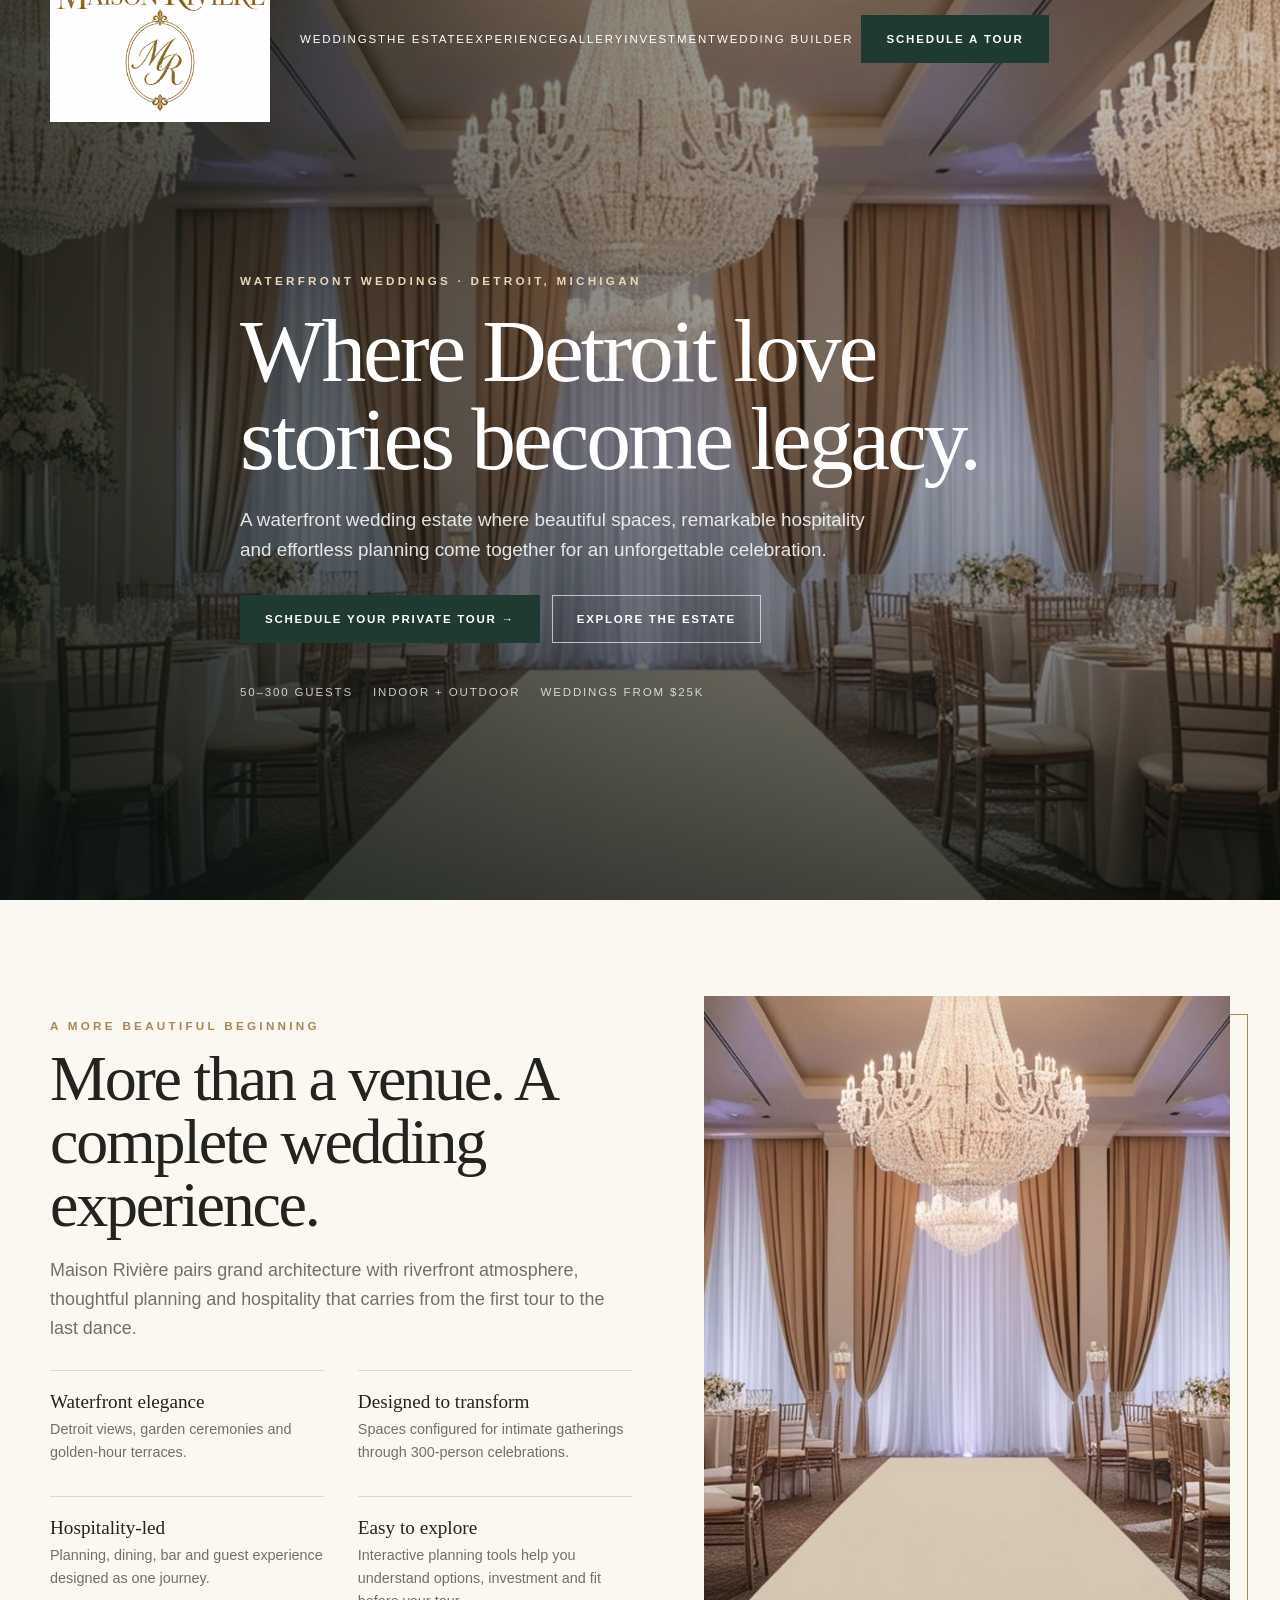
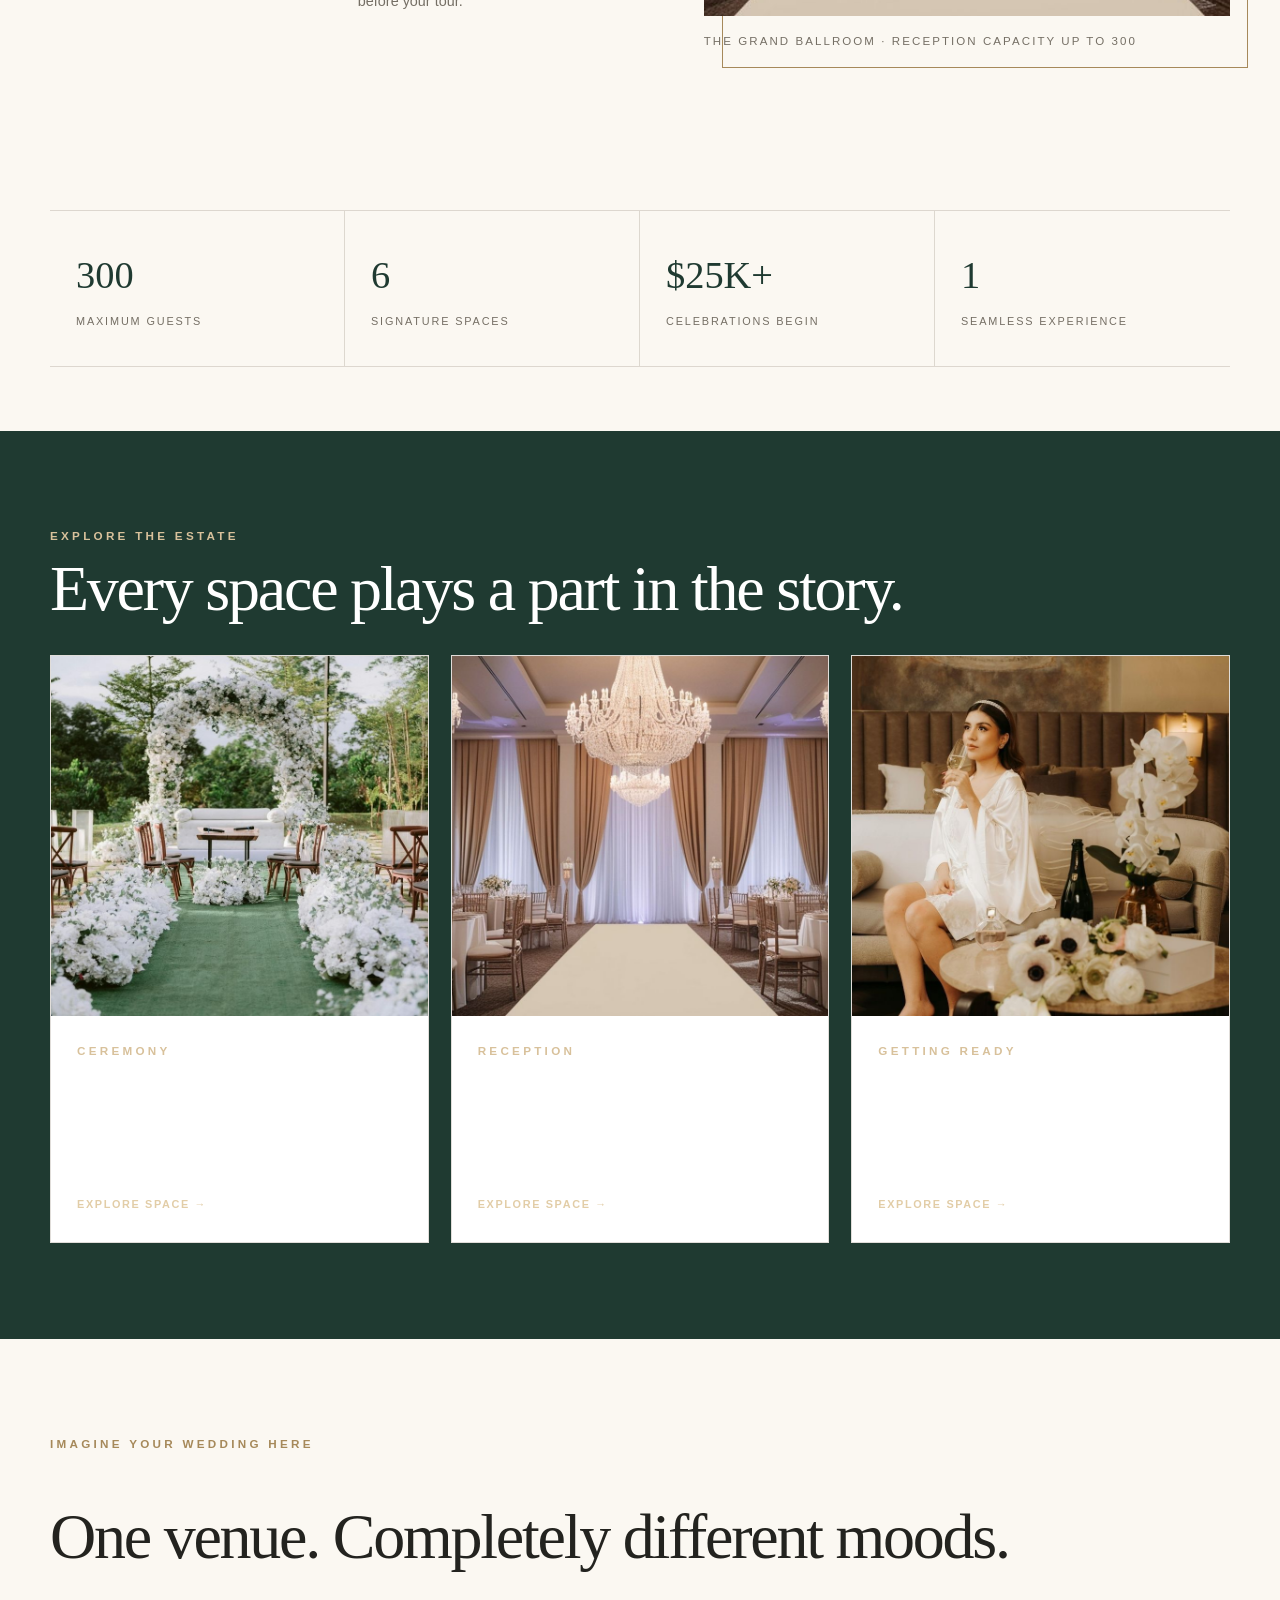
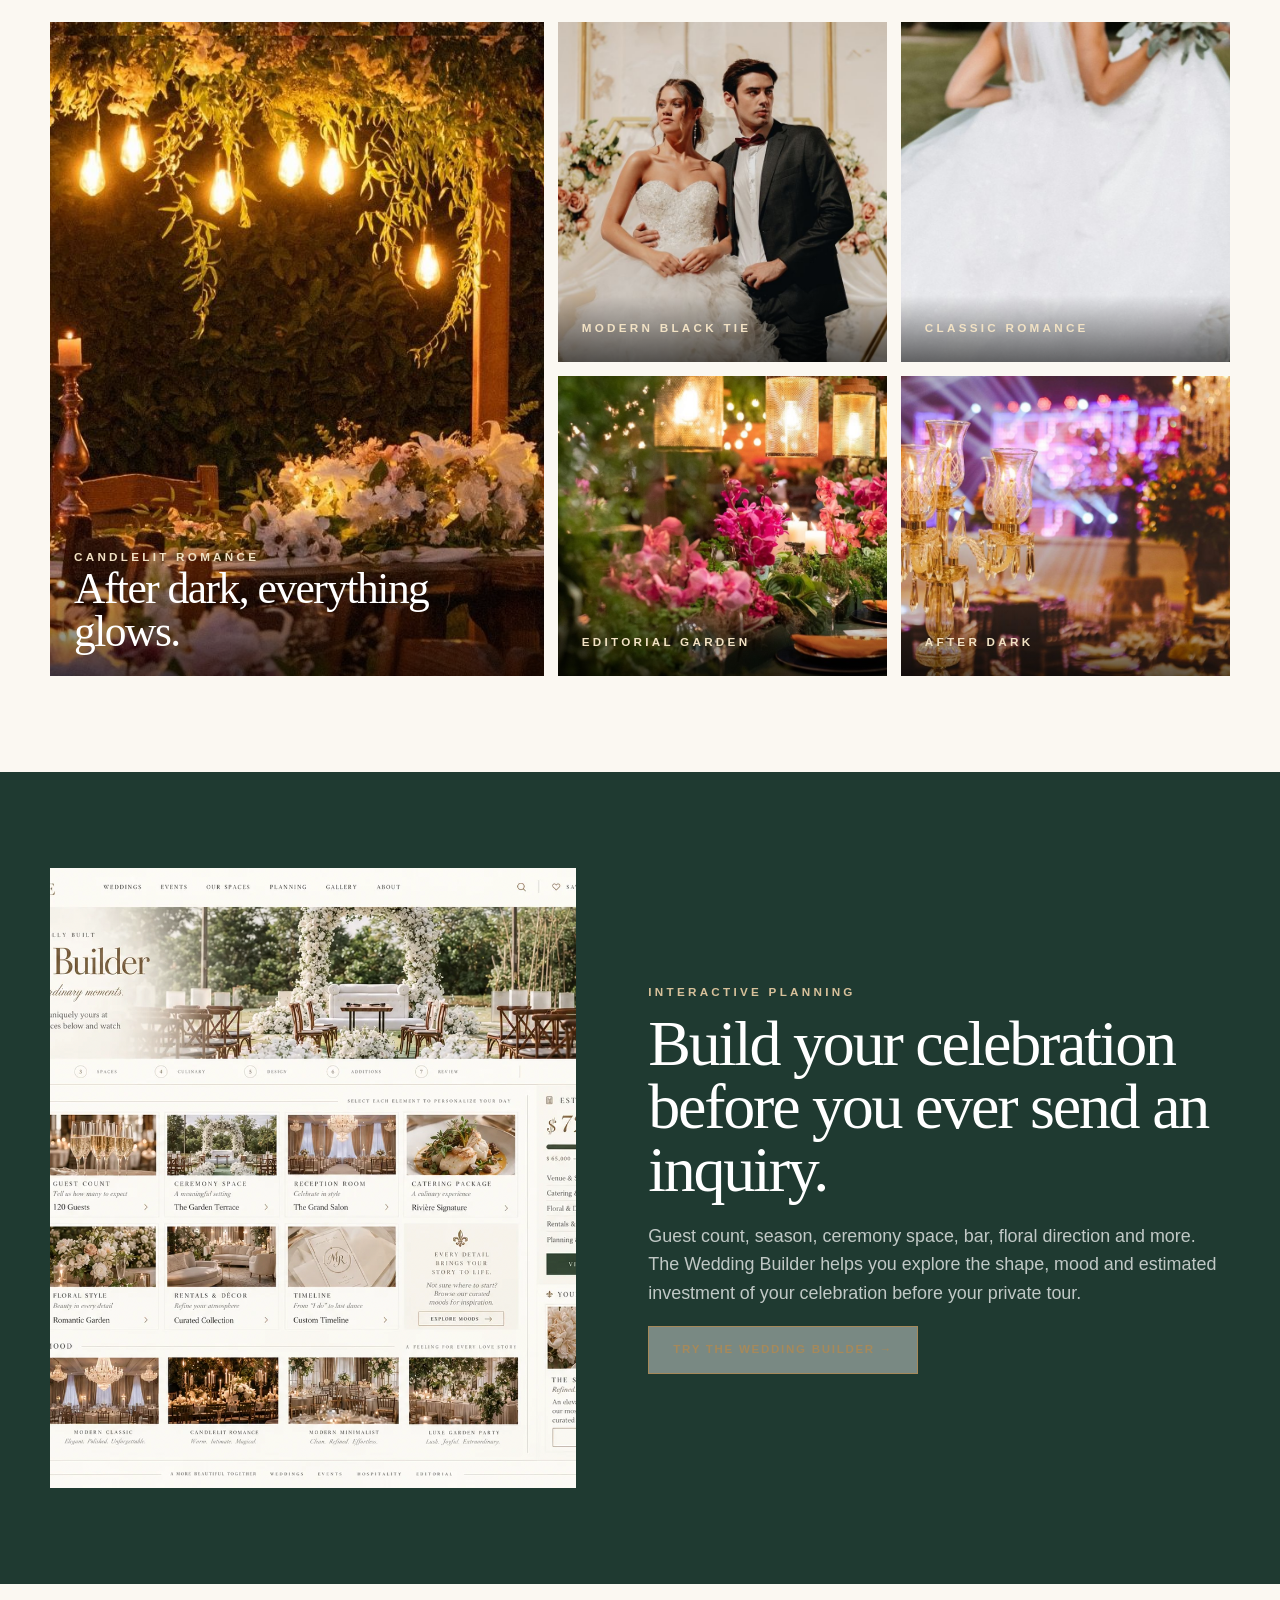
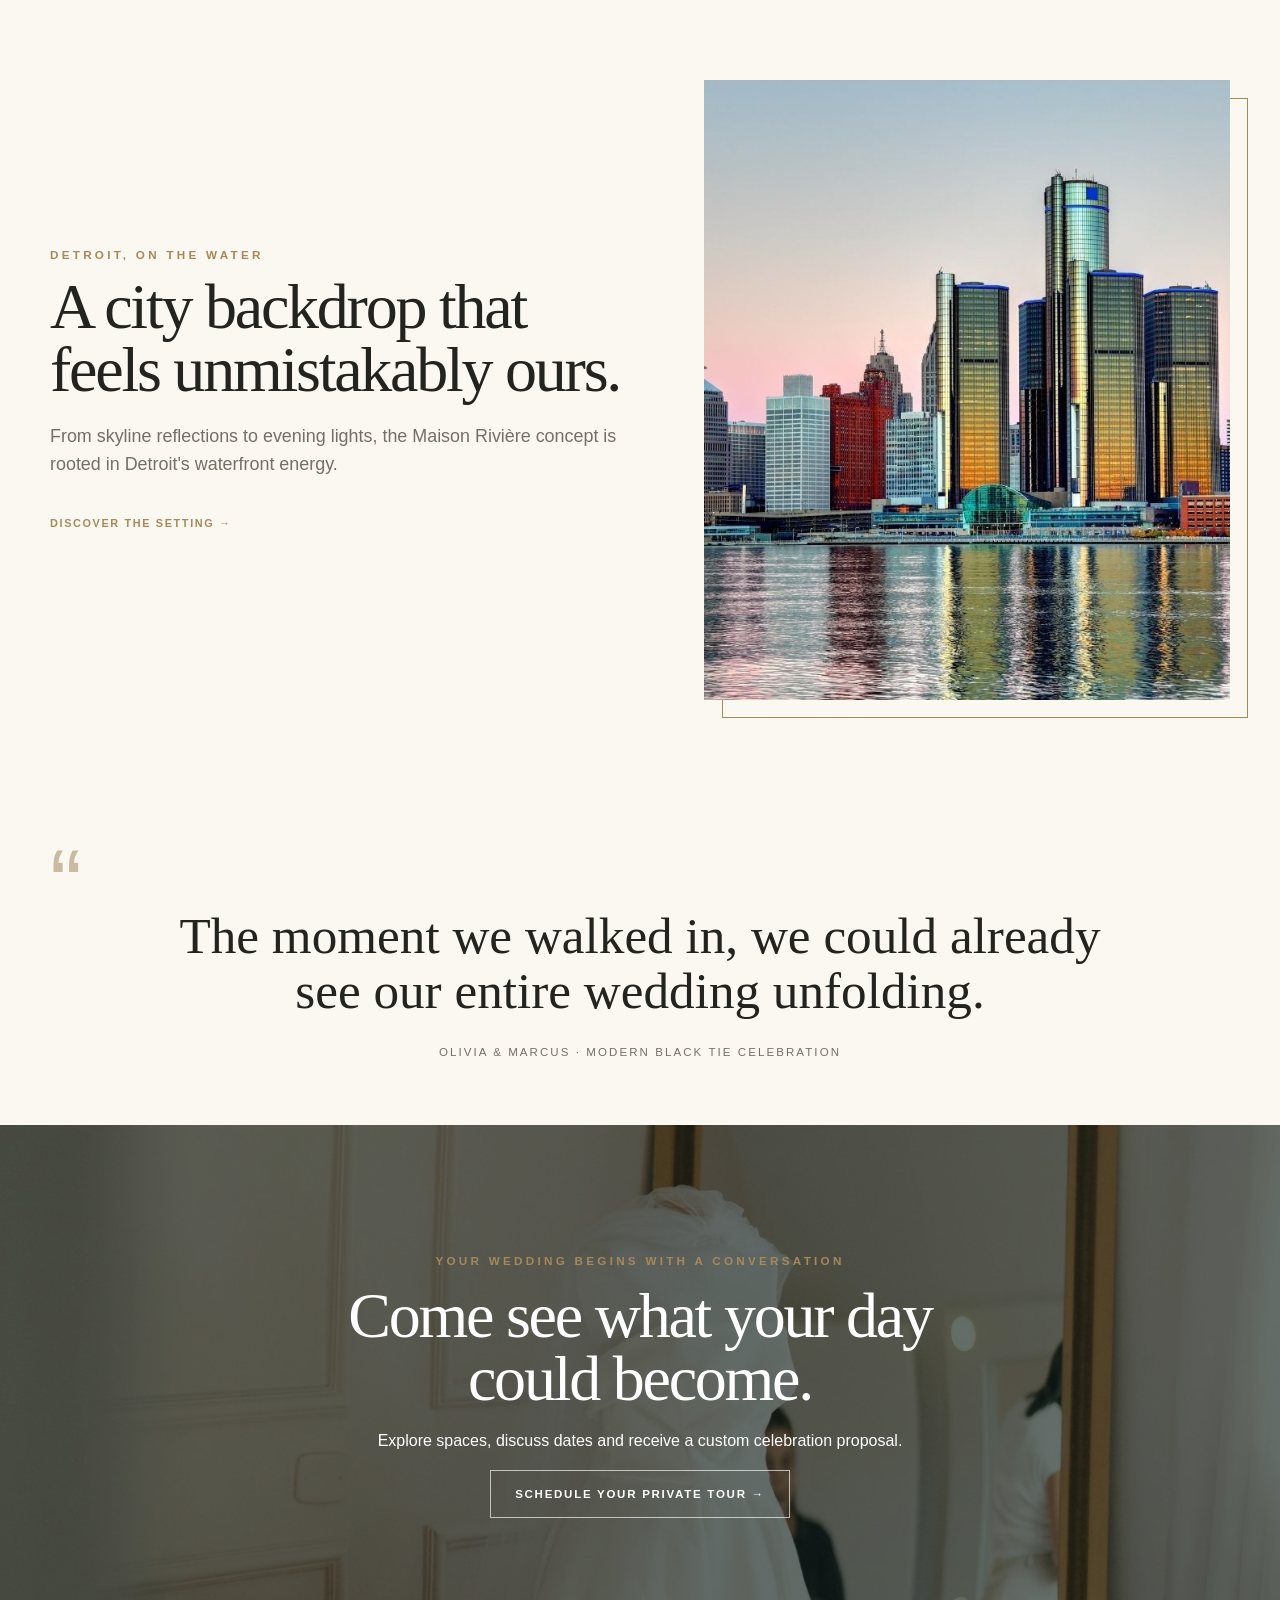
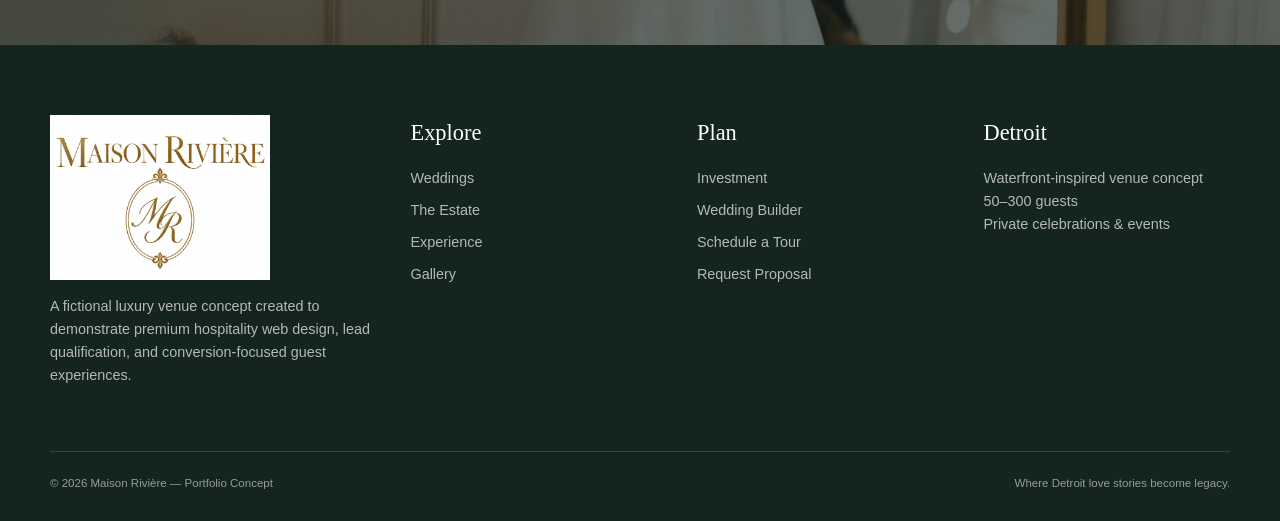
==== commit 4c6cbc7d: "Add files via upload" ====
--- a/index.html
+++ b/index.html
@@ -1,170 +1,23 @@
-<!doctype html>
-<html lang="en">
-<head>
-  <meta charset="utf-8">
-  <meta name="viewport" content="width=device-width,initial-scale=1">
-  <meta name="description" content="Maison Rivière — luxury Detroit waterfront weddings and events.">
-  <title>Maison Rivière | Detroit Weddings & Events</title>
-  <link rel="stylesheet" href="styles.css">
-</head>
-<body>
-<header class="header">
-  <div class="container nav">
-    <a class="brand" href="index.html" aria-label="Maison Rivière home">
-      <img src="assets/branding/maison-riviere-wordmark-gold.png" alt="Maison Rivière" class="brand-logo">
-      <span>Detroit · Weddings & Events</span>
-    </a>
-    <button class="menu-btn" aria-label="Open menu">☰</button>
-    <nav class="navlinks" aria-label="Primary navigation">
-      <a href="weddings.html">Weddings</a>
-      <a href="estate.html">The Estate</a>
-      <a href="experience.html">Experience</a>
-      <a href="gallery.html">Gallery</a>
-      <a href="investment.html">Investment</a>
-      <a href="builder.html">Wedding Builder</a>
-      <a class="btn primary nav-cta" href="contact.html">Schedule a Tour</a>
-    </nav>
+<!doctype html><html lang="en"><head><meta charset="utf-8"><meta name="viewport" content="width=device-width,initial-scale=1"><meta name="description" content="Luxury Detroit wedding venue concept"><title>Home | Maison Rivière</title><link rel="stylesheet" href="styles.css"></head><body><header class="header"><div class="container nav"><a class="brand" href="index.html">
+  <img src="logo-lockup.PNG" alt="Maison Rivière Weddings & Events">
+</a><button class="menu-btn" aria-label="Open menu">☰</button><nav class="navlinks"><a href="weddings.html">Weddings</a><a href="estate.html">The Estate</a><a href="experience.html">Experience</a><a href="gallery.html">Gallery</a><a href="investment.html">Investment</a><a href="builder.html">Wedding Builder</a><a class="btn primary nav-cta" href="contact.html">Schedule a Tour</a></nav></div></header>
+<div class="luxury-loader">
+  <div class="loader-logo">
+    Maison Rivière
   </div>
-</header>
-
-<main>
-  <section class="hero">
-    <video autoplay muted loop playsinline poster="assets/images/hero/hero-estate-aerial.jpg">
-      <source src="assets/videos/video-estate-hero.mp4" type="video/mp4">
-    </video>
-    <div class="container hero-content">
-      <div class="eyebrow">Waterfront Weddings · Detroit, Michigan</div>
-      <h1 class="display xl">Where Detroit love stories become legacy.</h1>
-      <p>A waterfront wedding estate where beautiful spaces, remarkable hospitality and effortless planning come together for an unforgettable celebration.</p>
-      <div class="hero-actions">
-        <a class="btn primary" href="contact.html">Schedule Your Private Tour →</a>
-        <a class="btn light" href="estate.html">Explore the Estate</a>
-      </div>
-      <div class="hero-meta"><span>50–300 Guests</span><span>Indoor + Outdoor</span><span>Weddings from $25K</span></div>
-    </div>
-  </section>
-
-  <section class="section">
-    <div class="container">
-      <div class="split reveal">
-        <div class="copy">
-          <div class="eyebrow">A More Beautiful Beginning</div>
-          <h2 class="display lg">More than a venue. A complete wedding experience.</h2>
-          <p class="lede">Maison Rivière pairs grand architecture with riverfront atmosphere, thoughtful planning and hospitality that carries from the first tour to the last dance.</p>
-          <div class="feature-list">
-            <div class="feature"><strong>Waterfront elegance</strong><span>Detroit views, garden ceremonies and golden-hour terraces.</span></div>
-            <div class="feature"><strong>Designed to transform</strong><span>Spaces configured for intimate gatherings through 300-person celebrations.</span></div>
-            <div class="feature"><strong>Hospitality-led</strong><span>Planning, dining, bar and guest experience designed as one journey.</span></div>
-            <div class="feature"><strong>Easy to explore</strong><span>Interactive planning tools help you understand options, investment and fit before your tour.</span></div>
-          </div>
-        </div>
-        <div class="image-frame">
-          <img src="assets/images/estate/estate-grand-ballroom.jpg" alt="Crystal chandelier ballroom">
-          <div class="caption">The Grand Ballroom · Reception capacity up to 300</div>
-        </div>
-      </div>
-    </div>
-  </section>
-
-  <section class="section-tight">
-    <div class="container stats reveal">
-      <div class="stat"><strong>300</strong><span>Maximum Guests</span></div>
-      <div class="stat"><strong>6</strong><span>Signature Spaces</span></div>
-      <div class="stat"><strong>$25K+</strong><span>Celebrations Begin</span></div>
-      <div class="stat"><strong>1</strong><span>Seamless Experience</span></div>
-    </div>
-  </section>
-
-  <section class="section dark">
-    <div class="container">
-      <div class="eyebrow">Explore the Estate</div>
-      <h2 class="display lg" style="margin:12px 0 34px">Every space plays a part in the story.</h2>
-      <div class="cards3">
-        <article class="card">
-          <img src="assets/images/estate/estate-ceremony-garden.jpg" alt="Garden ceremony">
-          <div class="card-body"><div class="eyebrow">Ceremony</div><h3>Garden Terrace</h3><p>Florals, greenery and an aisle designed for the moment everything begins.</p><a class="text-link" href="estate.html">Explore space →</a></div>
-        </article>
-        <article class="card">
-          <img src="assets/images/estate/estate-grand-ballroom.jpg" alt="Grand ballroom">
-          <div class="card-body"><div class="eyebrow">Reception</div><h3>Grand Ballroom</h3><p>Crystal chandeliers, adaptable layouts and dramatic evening atmosphere.</p><a class="text-link" href="estate.html">Explore space →</a></div>
-        </article>
-        <article class="card">
-          <img src="assets/images/weddings/wedding-bride-suite.jpg" alt="Bridal suite">
-          <div class="card-body"><div class="eyebrow">Getting Ready</div><h3>Private Bridal Suite</h3><p>A calm, beautiful beginning with dedicated beauty stations and champagne service.</p><a class="text-link" href="estate.html">Explore space →</a></div>
-        </article>
-      </div>
-    </div>
-  </section>
-
-  <section class="section">
-    <div class="container">
-      <div class="eyebrow">Imagine Your Wedding Here</div>
-      <h2 class="display lg">One venue. Completely different moods.</h2>
-      <div class="editorial-grid reveal">
-        <div class="tile"><img src="assets/images/weddings/wedding-table-design.jpg" alt="Candlelit reception"><div class="tile-overlay"><div class="eyebrow">Candlelit Romance</div><div class="display md">After dark, everything glows.</div></div></div>
-        <div class="tile"><img src="assets/images/weddings/wedding-bridal-portrait.jpg" alt="Classic wedding couple"><div class="tile-overlay"><div class="eyebrow">Modern Black Tie</div></div></div>
-        <div class="tile"><img src="assets/images/weddings/wedding-bridal-gown-editorial.jpg" alt="Editorial bridal gown"><div class="tile-overlay"><div class="eyebrow">Classic Romance</div></div></div>
-        <div class="tile"><img src="assets/images/dining/dining-luxury-table-setting.jpg" alt="Luxury floral tablescape"><div class="tile-overlay"><div class="eyebrow">Editorial Garden</div></div></div>
-        <div class="tile"><img src="assets/images/experiences/experience-evening-gathering.jpg" alt="Evening wedding reception"><div class="tile-overlay"><div class="eyebrow">After Dark</div></div></div>
-      </div>
-    </div>
-  </section>
-
-  <section class="section dark">
-    <div class="container split reverse reveal">
-      <div class="image-frame"><img src="assets/ui/wedding-builder/wedding-builder-dashboard.png" alt="Wedding Builder interface"></div>
-      <div class="copy">
-        <div class="eyebrow">Interactive Planning</div>
-        <h2 class="display lg">Build your celebration before you ever send an inquiry.</h2>
-        <p class="lede">Guest count, season, ceremony space, bar, floral direction and more. The Wedding Builder helps you explore the shape, mood and estimated investment of your celebration before your private tour.</p>
-        <a class="btn secondary" href="builder.html">Try the Wedding Builder →</a>
-      </div>
-    </div>
-  </section>
-
-  <section class="section">
-    <div class="container">
-      <div class="split reveal">
-        <div class="copy">
-          <div class="eyebrow">Detroit, on the water</div>
-          <h2 class="display lg">A city backdrop that feels unmistakably ours.</h2>
-          <p class="lede">From skyline reflections to evening lights, the Maison Rivière concept is rooted in Detroit's waterfront energy.</p>
-          <a class="text-link" href="estate.html">Discover the setting →</a>
-        </div>
-        <div class="image-frame"><img src="assets/images/hero/hero-riverside-terrace.jpg" alt="Detroit waterfront at sunset"></div>
-      </div>
-    </div>
-  </section>
-
-  <section class="section-tight">
-    <div class="container reveal"><div class="quote-mark">“</div><p class="quote">The moment we walked in, we could already see our entire wedding unfolding.</p><div class="quote-by">Olivia & Marcus · Modern Black Tie Celebration</div></div>
-  </section>
-
-  <section class="cta-band">
-    <img src="assets/images/weddings/wedding-bridal-gown-editorial.jpg" alt="Bride in editorial gown">
-    <div class="inner">
-      <div class="eyebrow">Your Wedding Begins With a Conversation</div>
-      <h2 class="display lg">Come see what your day could become.</h2>
-      <p>Explore spaces, discuss dates and receive a custom celebration proposal.</p>
-      <a class="btn light" href="contact.html">Schedule Your Private Tour →</a>
-    </div>
-  </section>
-</main>
-
-<footer class="footer">
-  <div class="container">
-    <div class="footer-grid">
-      <div>
-        <a class="brand" href="index.html"><img src="assets/branding/maison-riviere-wordmark-gold.png" alt="Maison Rivière" class="brand-logo"><span>Detroit · Weddings & Events</span></a>
-        <p>A fictional luxury venue concept created to demonstrate premium hospitality web design, lead qualification, and conversion-focused guest experiences.</p>
-      </div>
-      <div><h4>Explore</h4><div class="footer-links"><a href="weddings.html">Weddings</a><a href="estate.html">The Estate</a><a href="experience.html">Experience</a><a href="gallery.html">Gallery</a></div></div>
-      <div><h4>Plan</h4><div class="footer-links"><a href="investment.html">Investment</a><a href="builder.html">Wedding Builder</a><a href="contact.html">Schedule a Tour</a><a href="contact.html">Request Proposal</a></div></div>
-      <div><h4>Detroit</h4><p>Waterfront-inspired venue concept<br>50–300 guests<br>Private celebrations & events</p></div>
-    </div>
-    <div class="footer-bottom"><span>© 2026 Maison Rivière — Portfolio Concept</span><span>Where Detroit love stories become legacy.</span></div>
-  </div>
-</footer>
-<script src="script.js"></script>
-</body>
-</html>
+</div><main>
+<section class="hero">
+  <video autoplay muted loop playsinline preload="metadata" poster="11_neutral_crystal_ballroom.JPG">
+    <source src="v15044gf0000da075hnog65i0l589fug.MP4" type="video/mp4">
+  </video><div class="container hero-content"><div class="eyebrow">Waterfront Weddings · Detroit, Michigan</div><h1 class="display xl">Where Detroit love stories become legacy.</h1><p>A waterfront wedding estate where beautiful spaces, remarkable hospitality and effortless planning come together for an unforgettable celebration.</p><div class="hero-actions"><a class="btn primary" href="contact.html">Schedule Your Private Tour →</a><a class="btn light" href="estate.html">Explore the Estate</a></div><div class="hero-meta"><span>50–300 Guests</span><span>Indoor + Outdoor</span><span>Weddings from $25K</span></div></div></section>
+<section class="section"><div class="container"><div class="split reveal"><div class="copy"><div class="eyebrow">A More Beautiful Beginning</div><h2 class="display lg">More than a venue. A complete wedding experience.</h2><p class="lede">Maison Rivière pairs grand architecture with riverfront atmosphere, thoughtful planning and hospitality that carries from the first tour to the last dance.</p><div class="feature-list"><div class="feature"><strong>Waterfront elegance</strong><span>Detroit views, garden ceremonies and golden-hour terraces.</span></div><div class="feature"><strong>Designed to transform</strong><span>Spaces configured for intimate gatherings through 300-person celebrations.</span></div><div class="feature"><strong>Hospitality-led</strong><span>Planning, dining, bar and guest experience designed as one journey.</span></div><div class="feature"><strong>Easy to explore</strong><span>Interactive planning tools help you understand options, investment and fit before your tour.</span></div></div></div><div class="image-frame"><img src="11_neutral_crystal_ballroom.JPG" alt="Crystal chandelier ballroom"><div class="caption">The Grand Ballroom · Reception capacity up to 300</div></div></div></div></section>
+<section class="section-tight"><div class="container stats reveal"><div class="stat"><strong>300</strong><span>Maximum Guests</span></div><div class="stat"><strong>6</strong><span>Signature Spaces</span></div><div class="stat"><strong>$25K+</strong><span>Celebrations Begin</span></div><div class="stat"><strong>1</strong><span>Seamless Experience</span></div></div></section>
+<section class="section dark"><div class="container"><div class="eyebrow">Explore the Estate</div><h2 class="display lg" style="margin:12px 0 34px">Every space plays a part in the story.</h2><div class="cards3"><article class="card"><img src="14_garden_ceremony_aisle.JPG" alt="Garden ceremony"><div class="card-body"><div class="eyebrow">Ceremony</div><h3>Garden Terrace</h3><p>Florals, greenery and an aisle designed for the moment everything begins.</p><a class="text-link" href="estate.html">Explore space →</a></div></article><article class="card"><img src="11_neutral_crystal_ballroom.JPG" alt="Grand ballroom"><div class="card-body"><div class="eyebrow">Reception</div><h3>Grand Ballroom</h3><p>Crystal chandeliers, adaptable layouts and dramatic evening atmosphere.</p><a class="text-link" href="estate.html">Explore space →</a></div></article><article class="card"><img src="06_bridal_suite_champagne.JPG" alt="Bridal suite"><div class="card-body"><div class="eyebrow">Getting Ready</div><h3>Private Bridal Suite</h3><p>A calm, beautiful beginning with dedicated beauty stations and champagne service.</p><a class="text-link" href="estate.html">Explore space →</a></div></article></div></div></section>
+<section class="section"><div class="container"><div class="eyebrow">Imagine Your Wedding Here</div><h2 class="display lg">One venue. Completely different moods.</h2><div class="editorial-grid reveal"><div class="tile"><img src="09_candlelit_reception_table.JPG" alt="Candlelit reception"><div class="tile-overlay"><div class="eyebrow">Candlelit Romance</div><div class="display md">After dark, everything glows.</div></div></div><div class="tile"><img src="15_classic_couple_portrait.JPG" alt="Classic couple"><div class="tile-overlay"><div class="eyebrow">Modern Black Tie</div></div></div><div class="tile"><img src="19_gown_in_motion_garden.JPG" alt="Garden wedding"><div class="tile-overlay"><div class="eyebrow">Classic Romance</div></div></div><div class="tile"><img src="32_warm_floral_tablescape.JPG" alt="Warm floral tablescape"><div class="tile-overlay"><div class="eyebrow">Editorial Garden</div></div></div><div class="tile"><img src="13_candelabra_reception.JPG" alt="Reception lighting"><div class="tile-overlay"><div class="eyebrow">After Dark</div></div></div></div></div></section>
+<section class="section dark"><div class="container split reverse reveal"><div class="image-frame"><img src="wedding-builder-ui.PNG" alt="Wedding Builder interface concept"></div><div class="copy"><div class="eyebrow">Interactive Planning</div><h2 class="display lg">Build your celebration before you ever send an inquiry.</h2><p class="lede">Guest count, season, ceremony space, bar, floral direction and more. The Wedding Builder helps you explore the shape, mood and estimated investment of your celebration before your private tour.</p><a class="btn secondary" href="builder.html">Try the Wedding Builder →</a></div></div></section>
+<section class="section"><div class="container"><div class="split reveal"><div class="copy"><div class="eyebrow">Detroit, on the water</div><h2 class="display lg">A city backdrop that feels unmistakably ours.</h2><p class="lede">From skyline reflections to evening lights, the Maison Rivière concept is rooted in Detroit's waterfront energy.</p><a class="text-link" href="estate.html">Discover the setting →</a></div><div class="image-frame"><img src="01_detroit_skyline_sunset.JPG" alt="Detroit skyline at sunset"></div></div></div></section>
+<section class="section-tight"><div class="container reveal"><div class="quote-mark">“</div><p class="quote">The moment we walked in, we could already see our entire wedding unfolding.</p><div class="quote-by">Olivia & Marcus · Modern Black Tie Celebration</div></div></section>
+<section class="cta-band"><img src="07_bridal_dress_mirror.JPG" alt="Wedding dress in bridal suite"><div class="inner"><div class="eyebrow">Your Wedding Begins With a Conversation</div><h2 class="display lg">Come see what your day could become.</h2><p>Explore spaces, discuss dates and receive a custom celebration proposal.</p><a class="btn light" href="contact.html">Schedule Your Private Tour →</a></div></section>
+</main><footer class="footer"><div class="container"><div class="footer-grid"><div><a class="brand" href="index.html">
+  <img src="logo-lockup.PNG" alt="Maison Rivière Weddings & Events">
+</a><p>A fictional luxury venue concept created to demonstrate premium hospitality web design, lead qualification, and conversion-focused guest experiences.</p></div><div><h4>Explore</h4><div class="footer-links"><a href="weddings.html">Weddings</a><a href="estate.html">The Estate</a><a href="experience.html">Experience</a><a href="gallery.html">Gallery</a></div></div><div><h4>Plan</h4><div class="footer-links"><a href="investment.html">Investment</a><a href="builder.html">Wedding Builder</a><a href="contact.html">Schedule a Tour</a><a href="contact.html">Request Proposal</a></div></div><div><h4>Detroit</h4><p>Waterfront-inspired venue concept<br>50–300 guests<br>Private celebrations & events</p></div></div><div class="footer-bottom"><span>© 2026 Maison Rivière — Portfolio Concept</span><span>Where Detroit love stories become legacy.</span></div></div></footer><script src="script.js"></script></body></html>
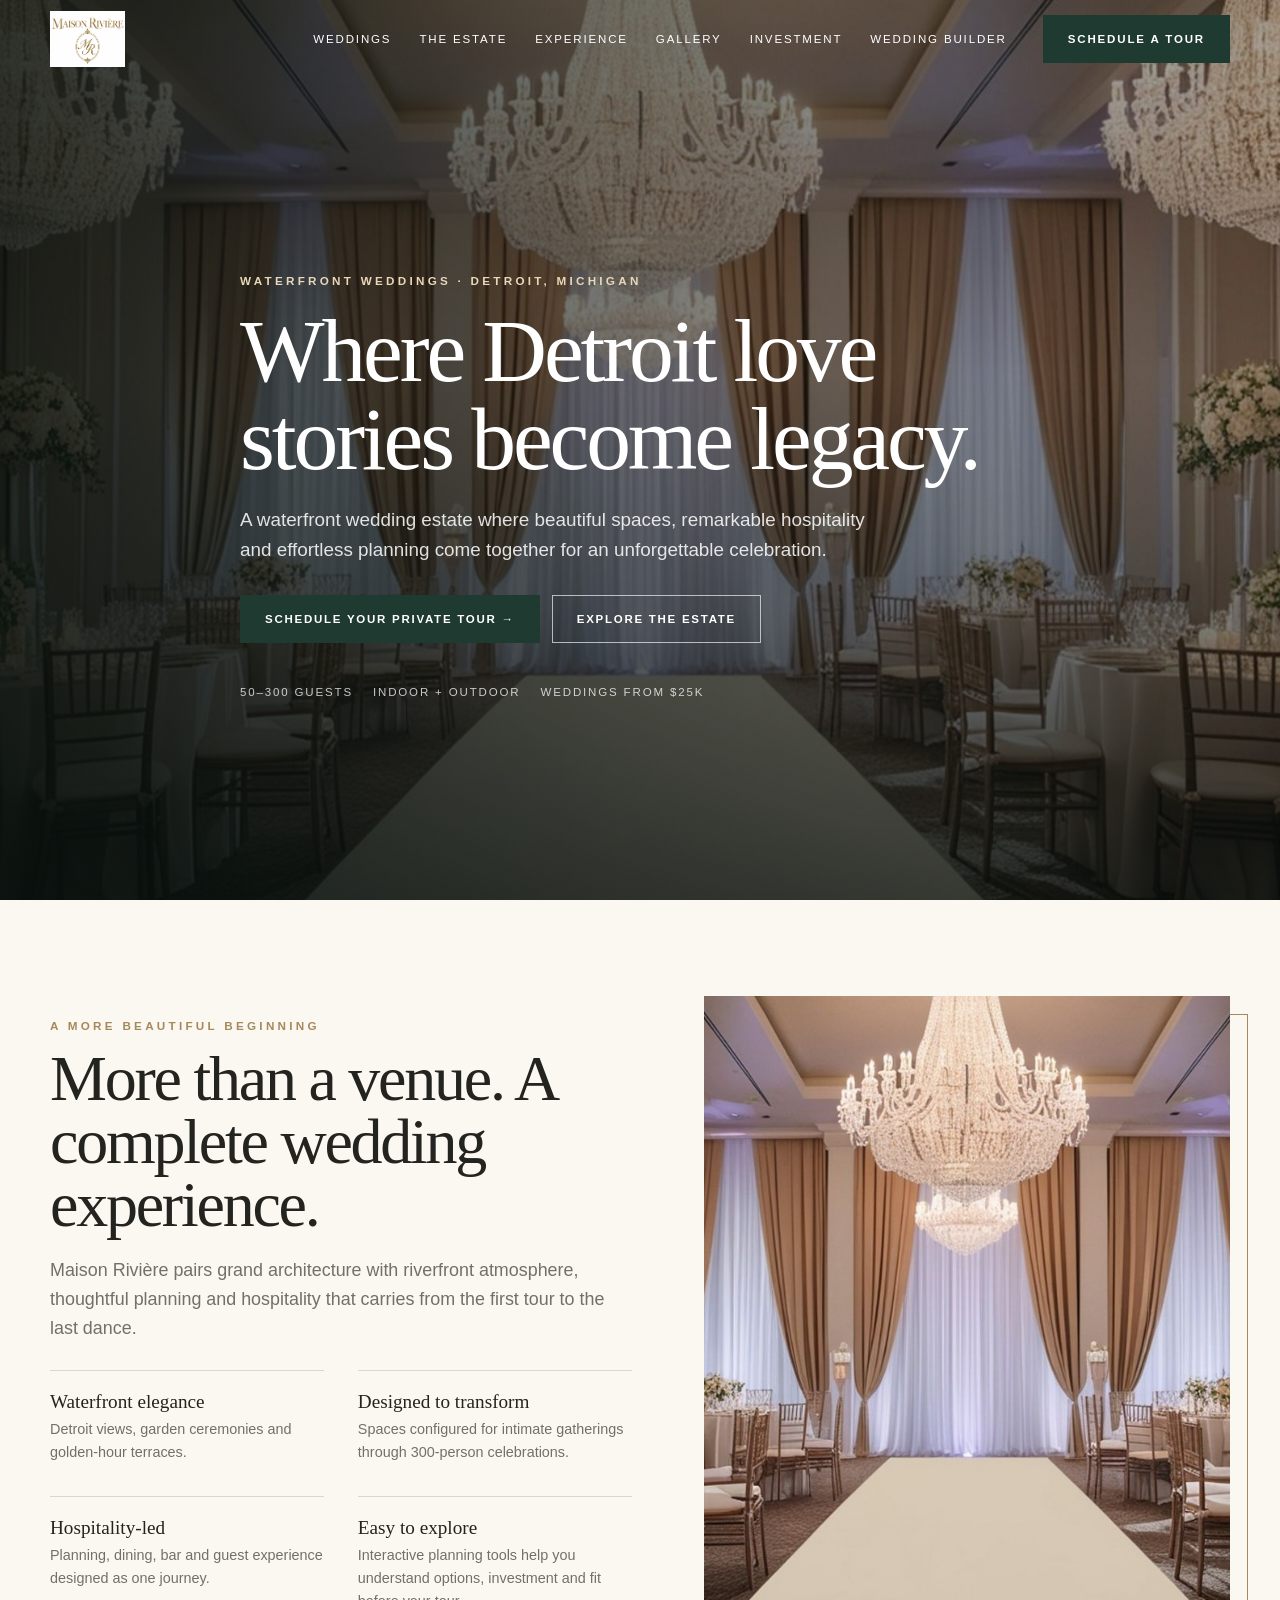
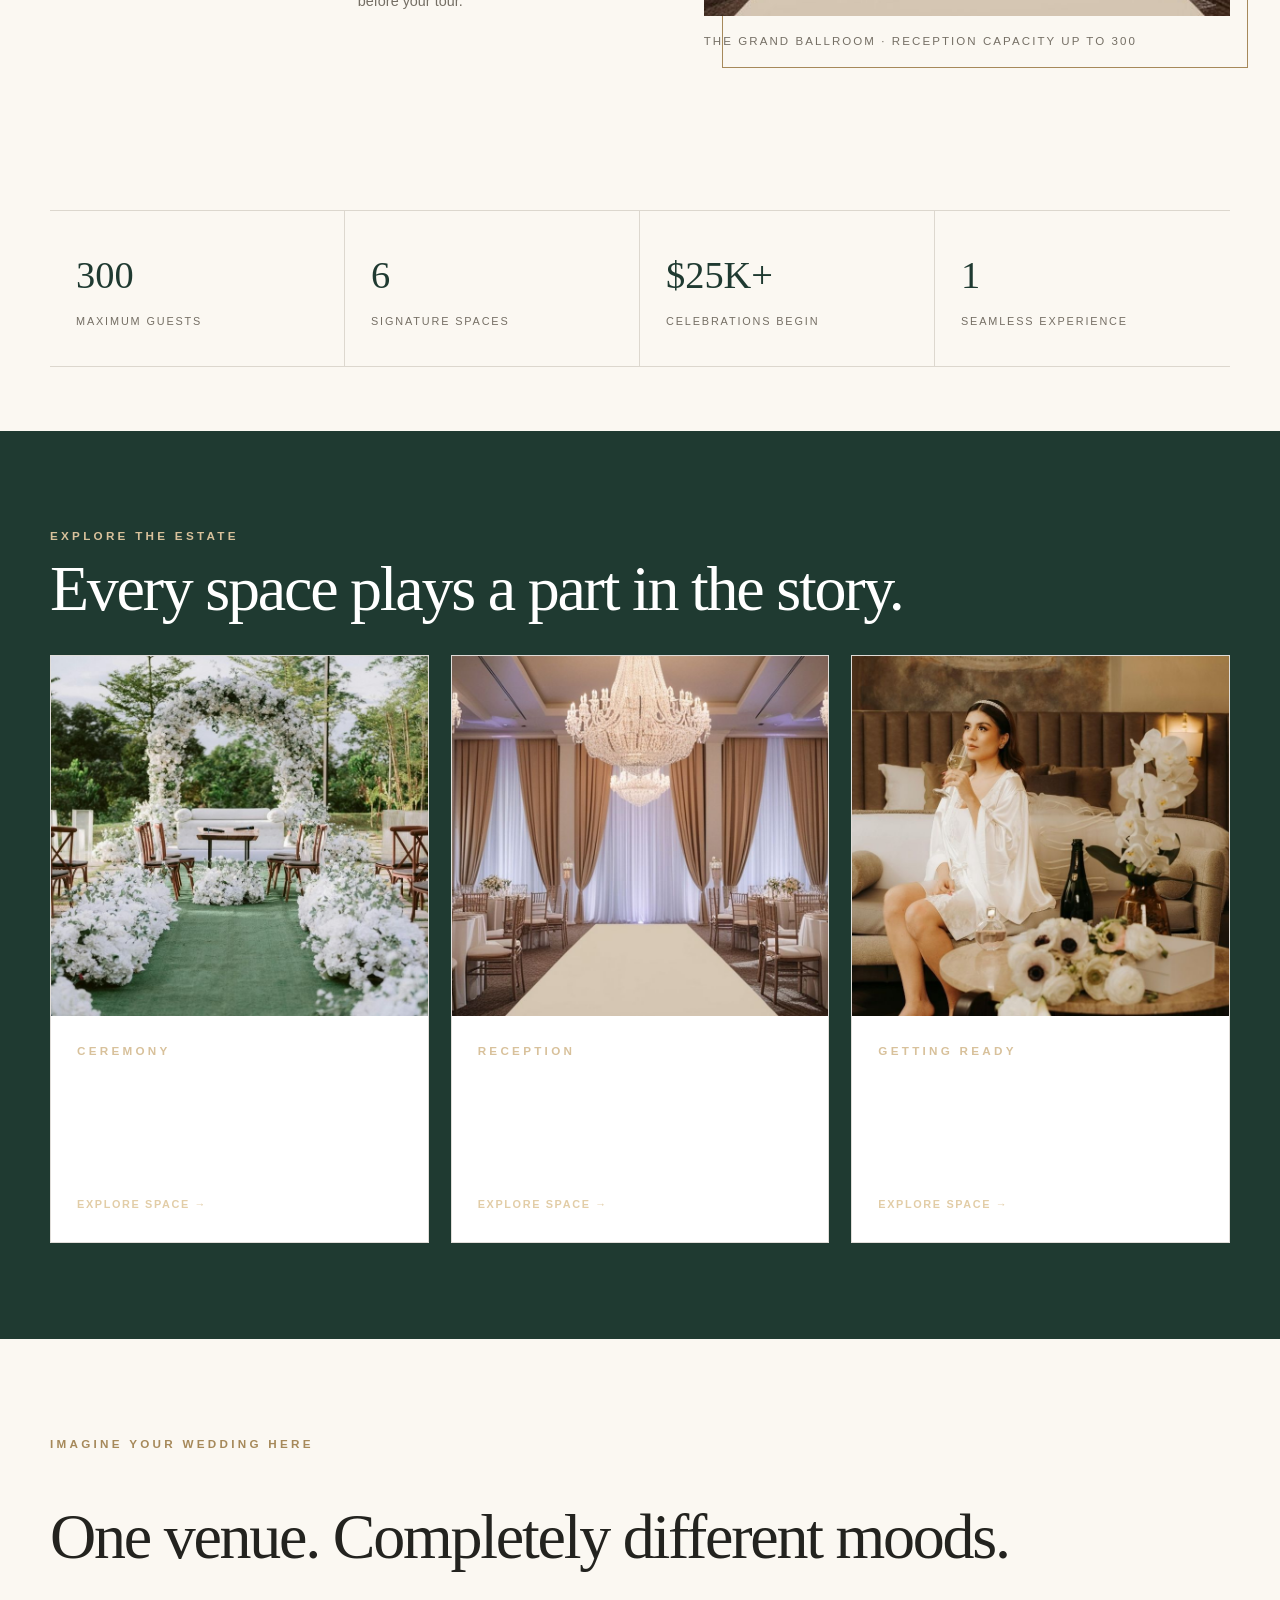
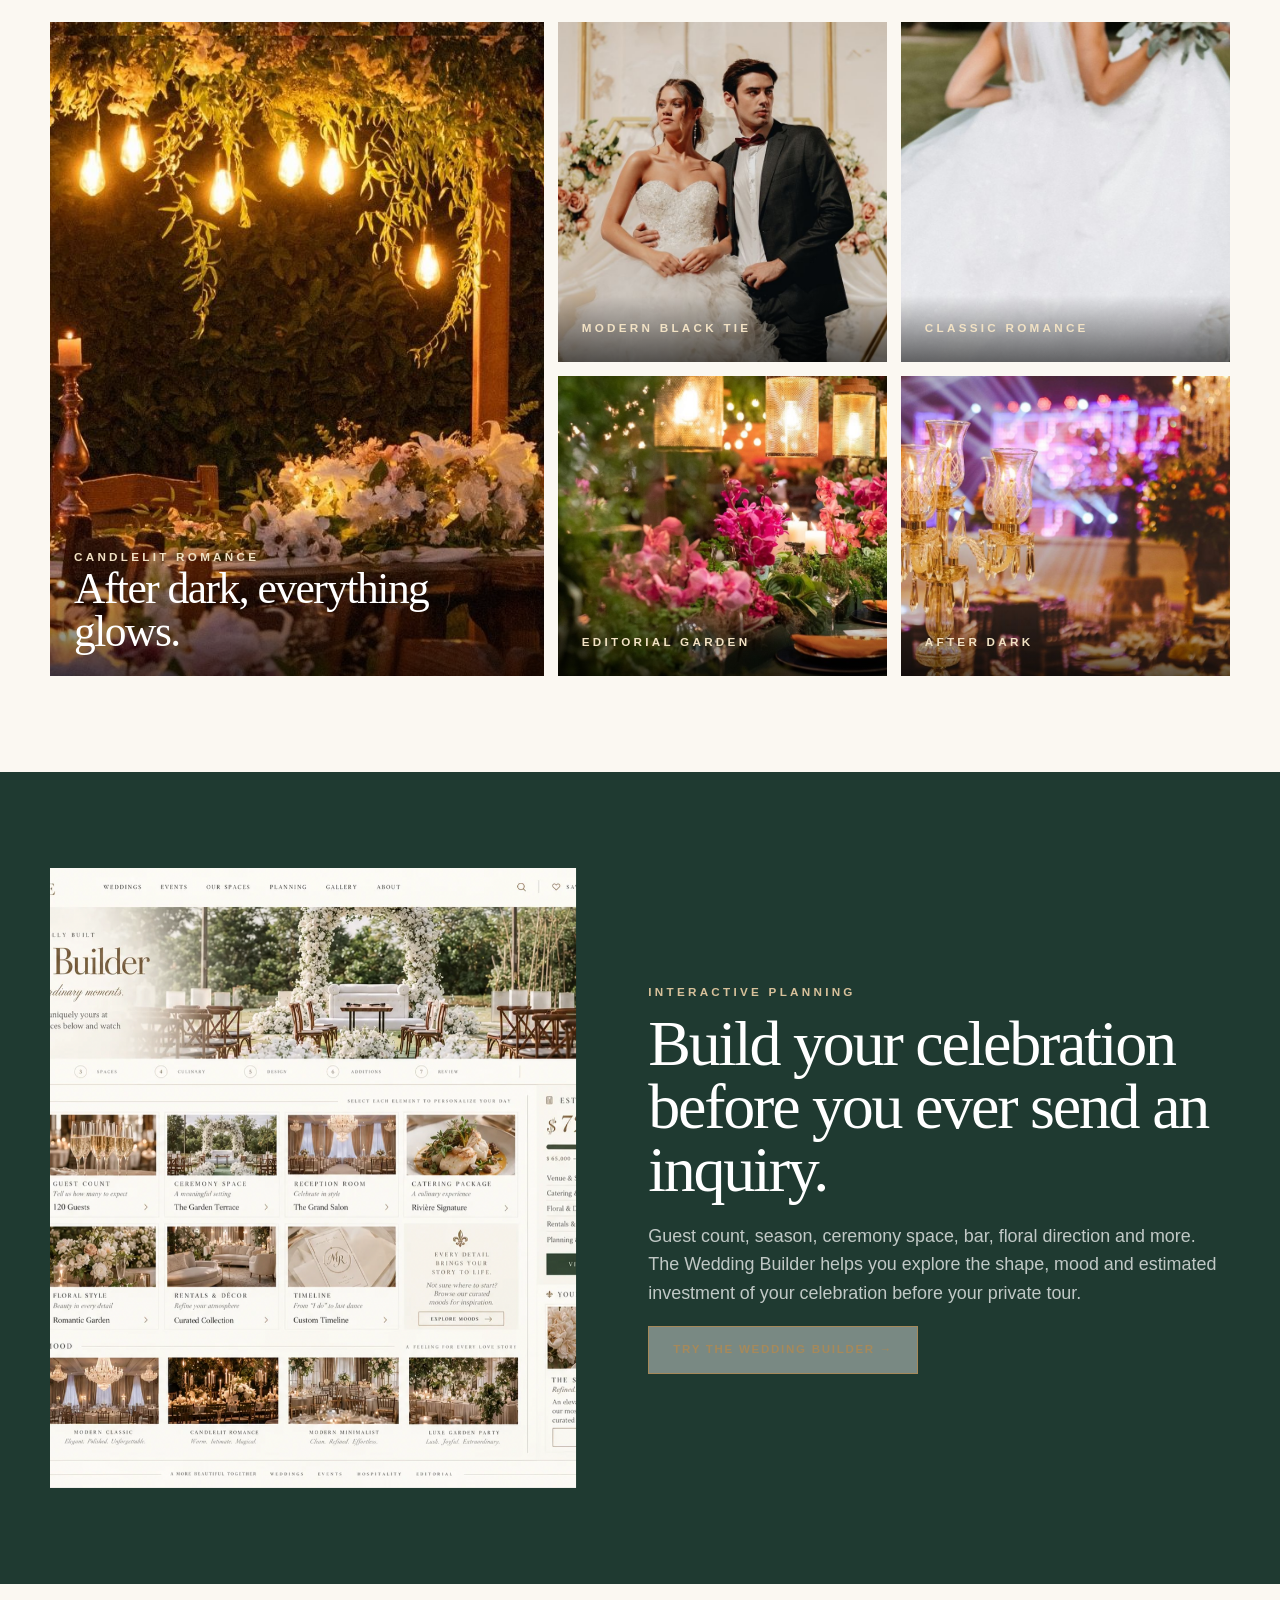
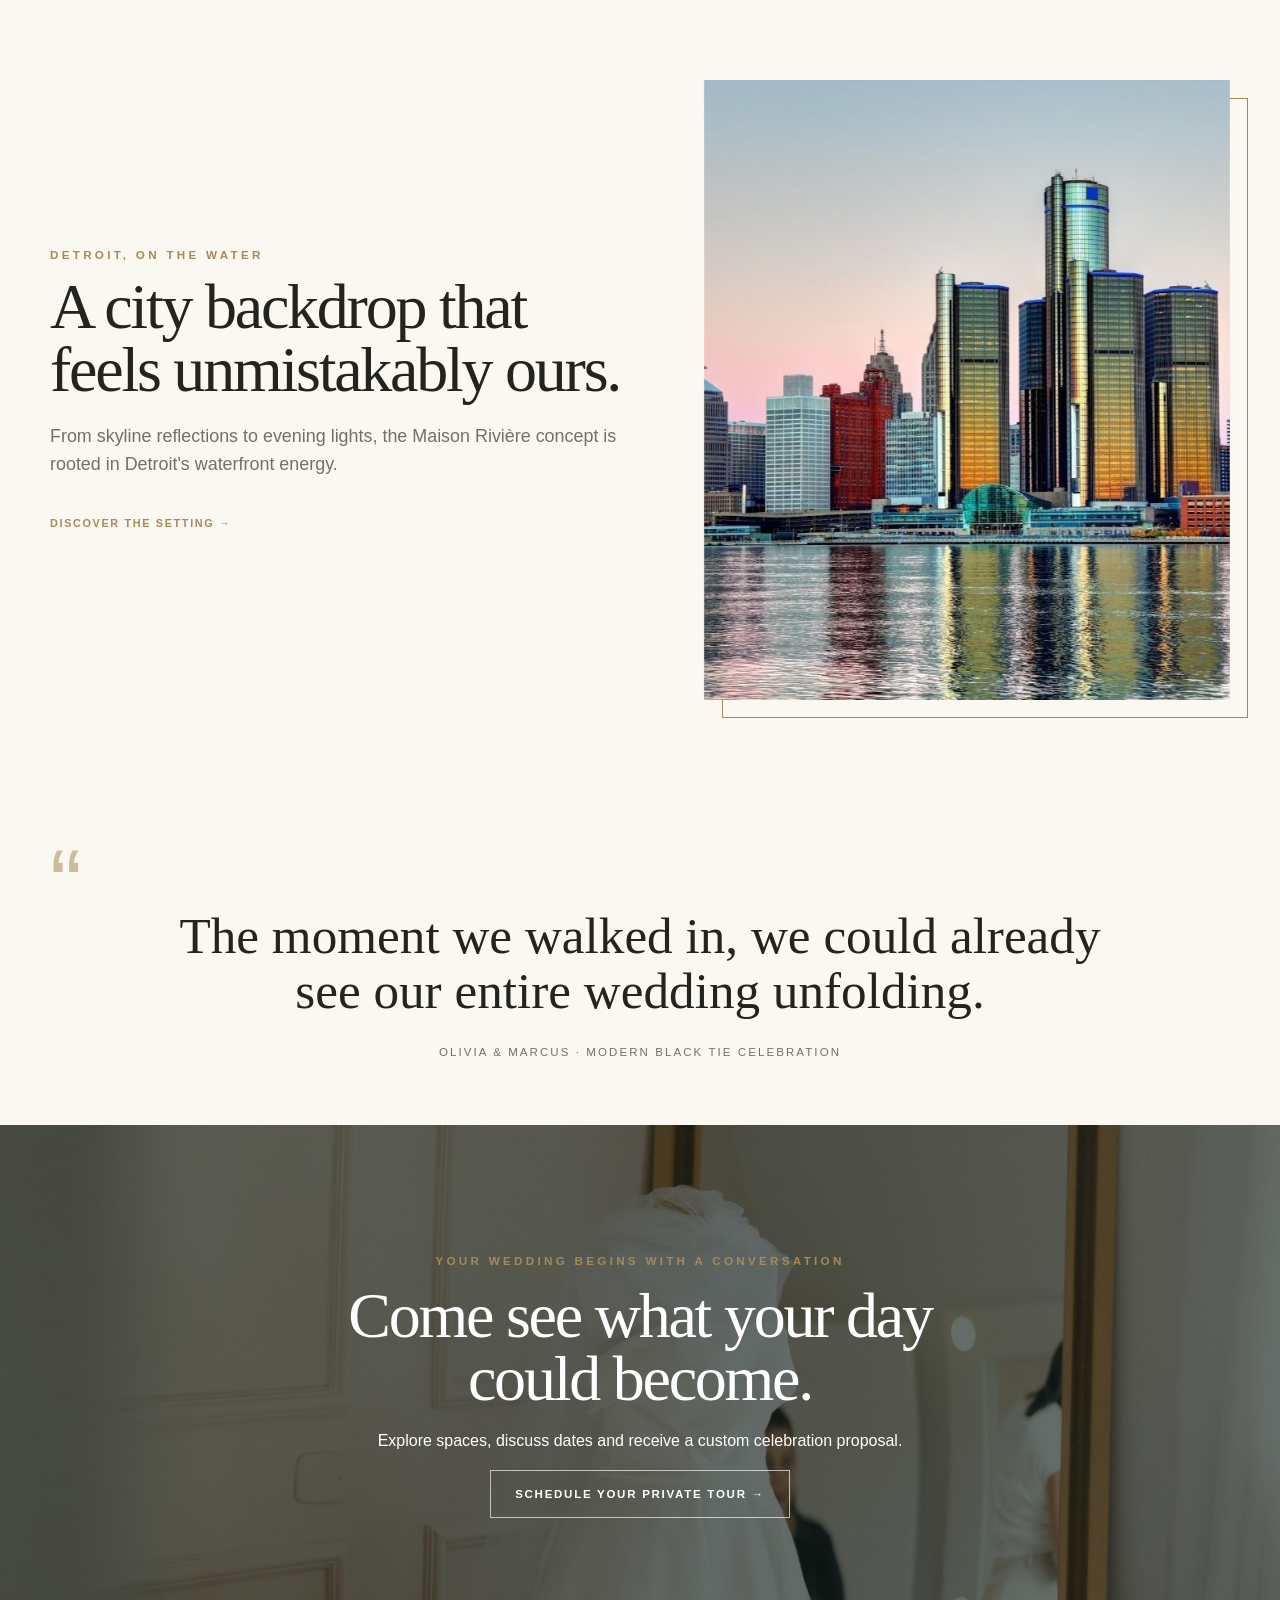
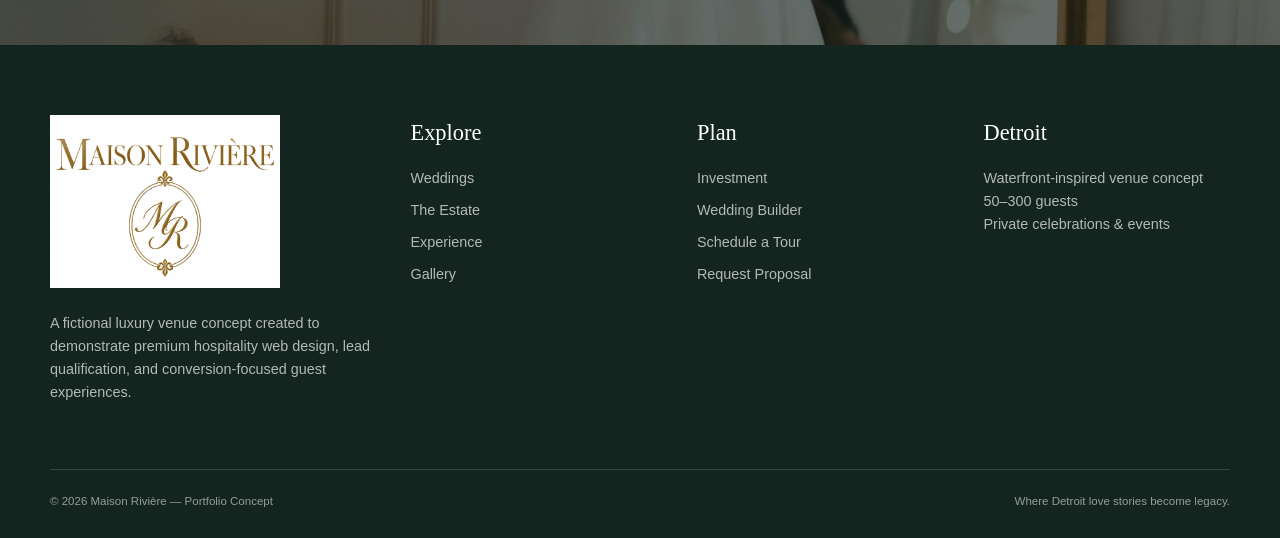
==== commit fc005909: "Add files via upload" ====
--- a/index.html
+++ b/index.html
@@ -1,4 +1,4 @@
-<!doctype html><html lang="en"><head><meta charset="utf-8"><meta name="viewport" content="width=device-width,initial-scale=1"><meta name="description" content="Luxury Detroit wedding venue concept"><title>Home | Maison Rivière</title><link rel="stylesheet" href="styles.css"></head><body><header class="header"><div class="container nav"><a class="brand" href="index.html">
+<!doctype html><html lang="en"><head><meta charset="utf-8"><meta name="viewport" content="width=device-width,initial-scale=1"><meta name="description" content="Luxury Detroit wedding venue concept"><meta name="theme-color" content="#1f3a31"><title>Home | Maison Rivière</title><link rel="stylesheet" href="styles.css"></head><body><header class="header"><div class="container nav"><a class="brand" href="index.html">
   <img src="logo-lockup.PNG" alt="Maison Rivière Weddings & Events">
 </a><button class="menu-btn" aria-label="Open menu">☰</button><nav class="navlinks"><a href="weddings.html">Weddings</a><a href="estate.html">The Estate</a><a href="experience.html">Experience</a><a href="gallery.html">Gallery</a><a href="investment.html">Investment</a><a href="builder.html">Wedding Builder</a><a class="btn primary nav-cta" href="contact.html">Schedule a Tour</a></nav></div></header>
 <div class="luxury-loader">
--- a/styles.css
+++ b/styles.css
@@ -20,7 +20,7 @@
 height:auto;
 display:block;
 }
-}.navlinks{margin-left:auto;display:flex;gap:28px;align-items:center}.navlinks a{font-size:.72rem;letter-spacing:.16em;text-transform:uppercase}.navlinks a:hover{color:var(--gold)}.nav-cta{margin-left:8px}.menu-btn{display:none;margin-left:auto;background:none;border:0;color:inherit;font-size:1.6rem;cursor:pointer}
+.navlinks{margin-left:auto;display:flex;gap:28px;align-items:center}.navlinks a{font-size:.72rem;letter-spacing:.16em;text-transform:uppercase}.navlinks a:hover{color:var(--gold)}.nav-cta{margin-left:8px}.menu-btn{display:none;margin-left:auto;background:none;border:0;color:inherit;font-size:1.6rem;cursor:pointer}
 .hero{min-height:100svh;position:relative;display:grid;place-items:end start;color:#fff;overflow:hidden;background:#0d1814}.hero video,.hero .hero-image{position:absolute;inset:0;width:100%;height:100%;object-fit:cover}.hero::after{content:"";position:absolute;inset:0;background:linear-gradient(90deg,rgba(9,18,15,.76) 0%,rgba(9,18,15,.45) 48%,rgba(9,18,15,.18) 100%),linear-gradient(0deg,rgba(9,16,13,.58),transparent 48%)}.hero-content{position:relative;z-index:2;padding:160px 0 86px;max-width:800px}.hero .eyebrow{color:#e8d7b8}.hero h1{margin:16px 0 22px}.hero p{font-size:1.18rem;max-width:660px;color:rgba(255,255,255,.86)}.hero-actions{display:flex;gap:12px;flex-wrap:wrap;margin-top:30px}.hero-meta{display:flex;gap:20px;flex-wrap:wrap;margin-top:40px;font-size:.72rem;text-transform:uppercase;letter-spacing:.16em;color:rgba(255,255,255,.76)}
 .split{display:grid;grid-template-columns:1.05fr .95fr;gap:72px;align-items:center}.split.reverse{grid-template-columns:.95fr 1.05fr}.split .copy h2{margin:12px 0 20px}.image-frame{position:relative}.image-frame img{width:100%;height:620px;object-fit:cover}.image-frame:after{content:"";position:absolute;inset:18px -18px -18px 18px;border:1px solid var(--gold);z-index:-1}.caption{font-size:.72rem;letter-spacing:.18em;text-transform:uppercase;color:var(--muted);margin-top:16px}
 .stats{display:grid;grid-template-columns:repeat(4,1fr);border-top:1px solid var(--line);border-bottom:1px solid var(--line)}.stat{padding:34px 26px;border-right:1px solid var(--line)}.stat:last-child{border-right:0}.stat strong{display:block;font-family:var(--serif);font-size:2.4rem;font-weight:400;color:var(--green)}.stat span{font-size:.68rem;letter-spacing:.17em;text-transform:uppercase;color:var(--muted)}
@@ -37,7 +37,7 @@
 .price-grid{display:grid;grid-template-columns:repeat(3,1fr);gap:18px}.price-card{background:#fff;border:1px solid var(--line);padding:38px}.price-card.featured{background:var(--green);color:#fff;transform:translateY(-10px)}.price-card h3{font-family:var(--serif);font-size:2.2rem;font-weight:400;margin:10px 0}.price{font-family:var(--serif);font-size:2.6rem;color:var(--gold)}.price-card ul{padding:0;list-style:none;margin:26px 0}.price-card li{padding:10px 0;border-bottom:1px solid var(--line);color:var(--muted)}.price-card.featured li{color:rgba(255,255,255,.72);border-color:rgba(255,255,255,.14)}
 .builder{display:grid;grid-template-columns:1fr 360px;gap:28px;align-items:start}.builder-main{background:#fff;border:1px solid var(--line);padding:28px}.builder-sidebar{position:sticky;top:100px;background:var(--green);color:#fff;padding:30px}.builder-sidebar .price{color:#fff;font-size:3.4rem}.builder-grid{display:grid;grid-template-columns:repeat(2,1fr);gap:16px}.field{border:1px solid var(--line);padding:18px}.field label{display:block;font-size:.67rem;letter-spacing:.16em;text-transform:uppercase;color:var(--muted);margin-bottom:8px}.field select,.field input{width:100%;border:0;background:transparent;font-family:var(--serif);font-size:1.2rem;outline:none}.builder-breakdown{margin-top:20px}.builder-line{display:flex;justify-content:space-between;border-top:1px solid rgba(255,255,255,.15);padding:10px 0;color:rgba(255,255,255,.74)}.builder-line strong{color:#fff}.moods{display:grid;grid-template-columns:repeat(4,1fr);gap:12px;margin-top:28px}.mood{border:1px solid var(--line);padding:8px;cursor:pointer;background:#fff}.mood.active{outline:2px solid var(--gold)}.mood img{width:100%;height:140px;object-fit:cover}.mood h4{font-family:var(--serif);margin:10px 4px 0;font-weight:400}
 .form-grid{display:grid;grid-template-columns:1fr 1fr;gap:16px}.form-field{display:grid;gap:8px}.form-field.full{grid-column:1/-1}.form-field label{font-size:.68rem;letter-spacing:.16em;text-transform:uppercase;color:var(--muted)}.form-field input,.form-field select,.form-field textarea{width:100%;border:1px solid var(--line);background:#fff;padding:14px;outline:none}.form-field textarea{min-height:150px;resize:vertical}.notice{padding:16px;border-left:3px solid var(--gold);background:#f3ede3;color:var(--muted)}
-.reveal{opacity:0;transform:translateY(20px);transition:.7s ease}.reveal.in{opacity:1;transform:none}
+.reveal{opacity:1;transform:none}.js .reveal{opacity:0;transform:translateY(22px);transition:opacity .8s ease,transform .8s ease}.js .reveal.in{opacity:1;transform:none}
 @media(max-width:960px){.navlinks{display:none}.menu-btn{display:block}.header.open .navlinks{display:flex;position:absolute;top:78px;left:0;right:0;background:var(--paper);color:var(--ink);padding:30px 20px;flex-direction:column;align-items:flex-start;box-shadow:0 20px 30px rgba(0,0,0,.12)}.split,.split.reverse,.location-band,.builder{grid-template-columns:1fr}.image-frame img{height:500px}.stats{grid-template-columns:repeat(2,1fr)}.stat:nth-child(2){border-right:0}.cards3,.price-grid{grid-template-columns:1fr 1fr}.price-card.featured{transform:none}.editorial-grid{grid-template-columns:1fr 1fr;grid-template-rows:380px 260px}.editorial-grid .tile:first-child{grid-column:1/3;grid-row:auto}.footer-grid{grid-template-columns:1fr 1fr}.builder-sidebar{position:relative;top:auto}.moods{grid-template-columns:repeat(2,1fr)}}
 @media(max-width:640px){.container{width:min(100% - 28px,1180px)}.section{padding:72px 0}.hero-content{padding-top:140px}.hero p{font-size:1rem}.hero-actions{flex-direction:column;align-items:stretch}.btn{width:100%}.stats,.cards3,.price-grid,.builder-grid,.form-grid{grid-template-columns:1fr}.stat{border-right:0;border-bottom:1px solid var(--line)}.stat:last-child{border-bottom:0}.editorial-grid{display:block}.editorial-grid .tile{height:330px;margin-bottom:12px}.image-frame img{height:420px}.image-frame:after{display:none}.location-band .copy{padding:48px 26px}.gallery figure{grid-column:1/-1!important}.footer-grid{grid-template-columns:1fr}.footer-bottom{flex-direction:column}.moods{grid-template-columns:1fr}.page-hero{padding-top:140px}.page-hero.has-image{min-height:60vh}.nav-cta{display:none}}
 .luxury-loader {
@@ -88,3 +88,118 @@
 }
 
 }
+
+
+/* =========================================================
+   MAISON RIVIÈRE — SAFE LUXURY POLISH
+   Additive only: preserves existing layout and asset paths.
+   ========================================================= */
+
+/* Refined logo presentation */
+.header .brand img{
+  width:220px;
+  max-height:56px;
+  object-fit:contain;
+  object-position:left center;
+  transition:width .3s ease,opacity .3s ease,transform .3s ease;
+}
+.header.scrolled .brand img,
+.header.light .brand img{width:198px}
+.footer .brand img{
+  width:230px;
+  max-width:100%;
+  height:auto;
+  margin-bottom:10px;
+}
+
+/* Cinematic hero treatment */
+.hero video{
+  transform:scale(1.025);
+  animation:maisonHeroDrift 22s ease-in-out infinite alternate;
+  will-change:transform;
+}
+@keyframes maisonHeroDrift{
+  from{transform:scale(1.025)}
+  to{transform:scale(1.07)}
+}
+.hero::after{
+  background:
+    linear-gradient(90deg,rgba(8,17,14,.80) 0%,rgba(8,17,14,.48) 48%,rgba(8,17,14,.20) 100%),
+    linear-gradient(0deg,rgba(7,14,12,.66) 0%,rgba(7,14,12,.12) 58%,rgba(7,14,12,.18) 100%);
+}
+.hero-content{
+  animation:maisonHeroCopy 1.1s cubic-bezier(.2,.7,.2,1) .35s both;
+}
+@keyframes maisonHeroCopy{
+  from{opacity:0;transform:translateY(22px)}
+  to{opacity:1;transform:none}
+}
+
+/* More premium micro-interactions */
+.btn{
+  position:relative;
+  overflow:hidden;
+  transition:transform .28s ease,background-color .28s ease,color .28s ease,border-color .28s ease,box-shadow .28s ease;
+}
+.btn:hover{box-shadow:0 12px 30px rgba(18,35,29,.15)}
+.text-link{transition:gap .25s ease,color .25s ease}
+.text-link:hover{gap:14px;color:var(--green)}
+.dark .text-link:hover{color:#fff}
+
+.card,
+.image-frame,
+.editorial-grid .tile{
+  backface-visibility:hidden;
+}
+.card:hover{transform:translateY(-7px)}
+.editorial-grid img{transition:transform .7s cubic-bezier(.2,.7,.2,1)}
+.editorial-grid .tile:hover img{transform:scale(1.045)}
+
+/* Elegant focus states for keyboard users */
+a:focus-visible,
+button:focus-visible,
+input:focus-visible,
+select:focus-visible,
+textarea:focus-visible{
+  outline:2px solid var(--gold-2);
+  outline-offset:4px;
+}
+
+/* Refined header glass treatment after scroll */
+.header.scrolled,
+.header.light{
+  background:rgba(251,248,242,.92);
+  border-bottom:1px solid rgba(166,137,90,.14);
+}
+
+/* Smoother loader exit */
+.luxury-loader{animation:loaderFade 1.7s ease forwards}
+.loader-logo{
+  font-family:var(--serif);
+  color:var(--gold-2);
+  font-size:clamp(1.7rem,4vw,2.5rem);
+  letter-spacing:.16em;
+}
+
+/* Mobile polish */
+@media(max-width:960px){
+  .header .brand img{width:190px}
+}
+@media(max-width:640px){
+  .header .brand img{width:150px;max-height:48px}
+  .header.scrolled .brand img,
+  .header.light .brand img{width:145px}
+  .hero video{object-position:center center}
+  .hero-meta{gap:10px 14px}
+}
+
+/* Respect reduced-motion preferences */
+@media(prefers-reduced-motion:reduce){
+  html{scroll-behavior:auto}
+  *,*::before,*::after{
+    animation-duration:.01ms!important;
+    animation-iteration-count:1!important;
+    transition-duration:.01ms!important;
+  }
+  .js .reveal{opacity:1;transform:none}
+}
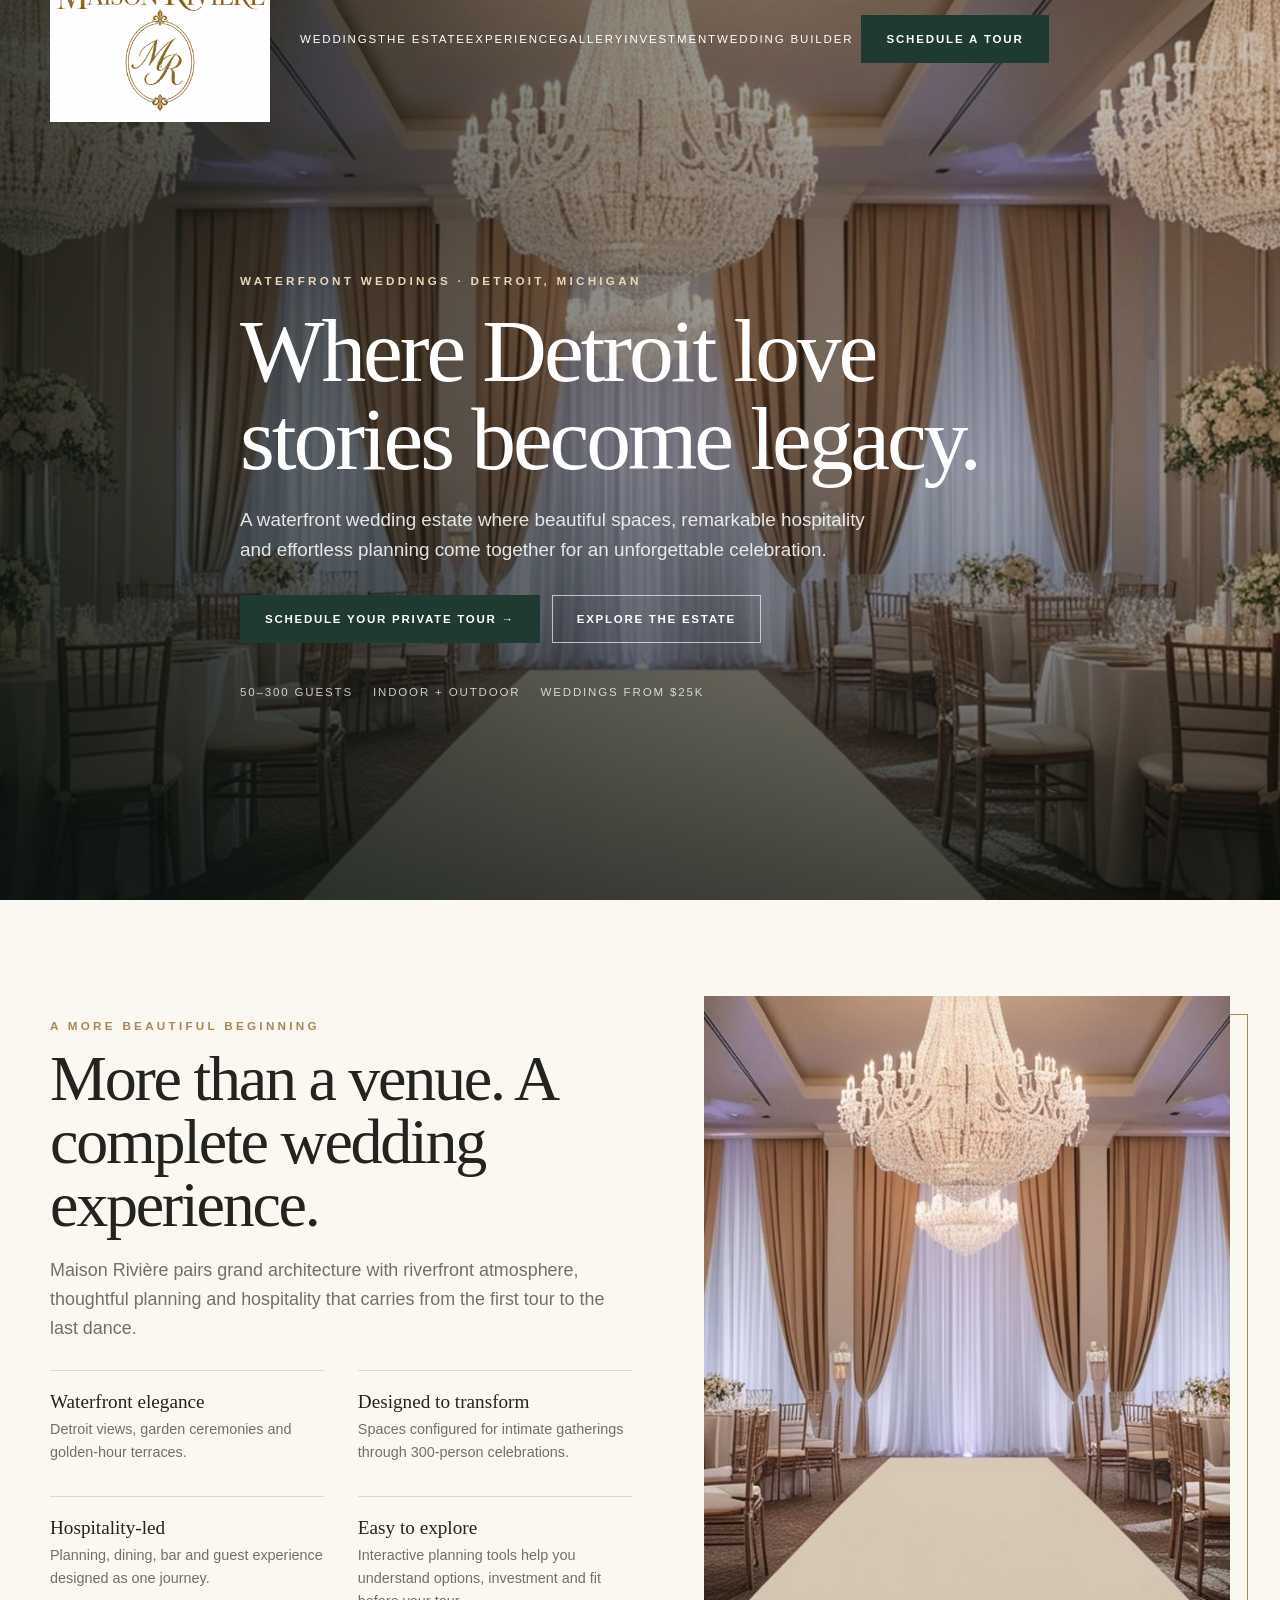
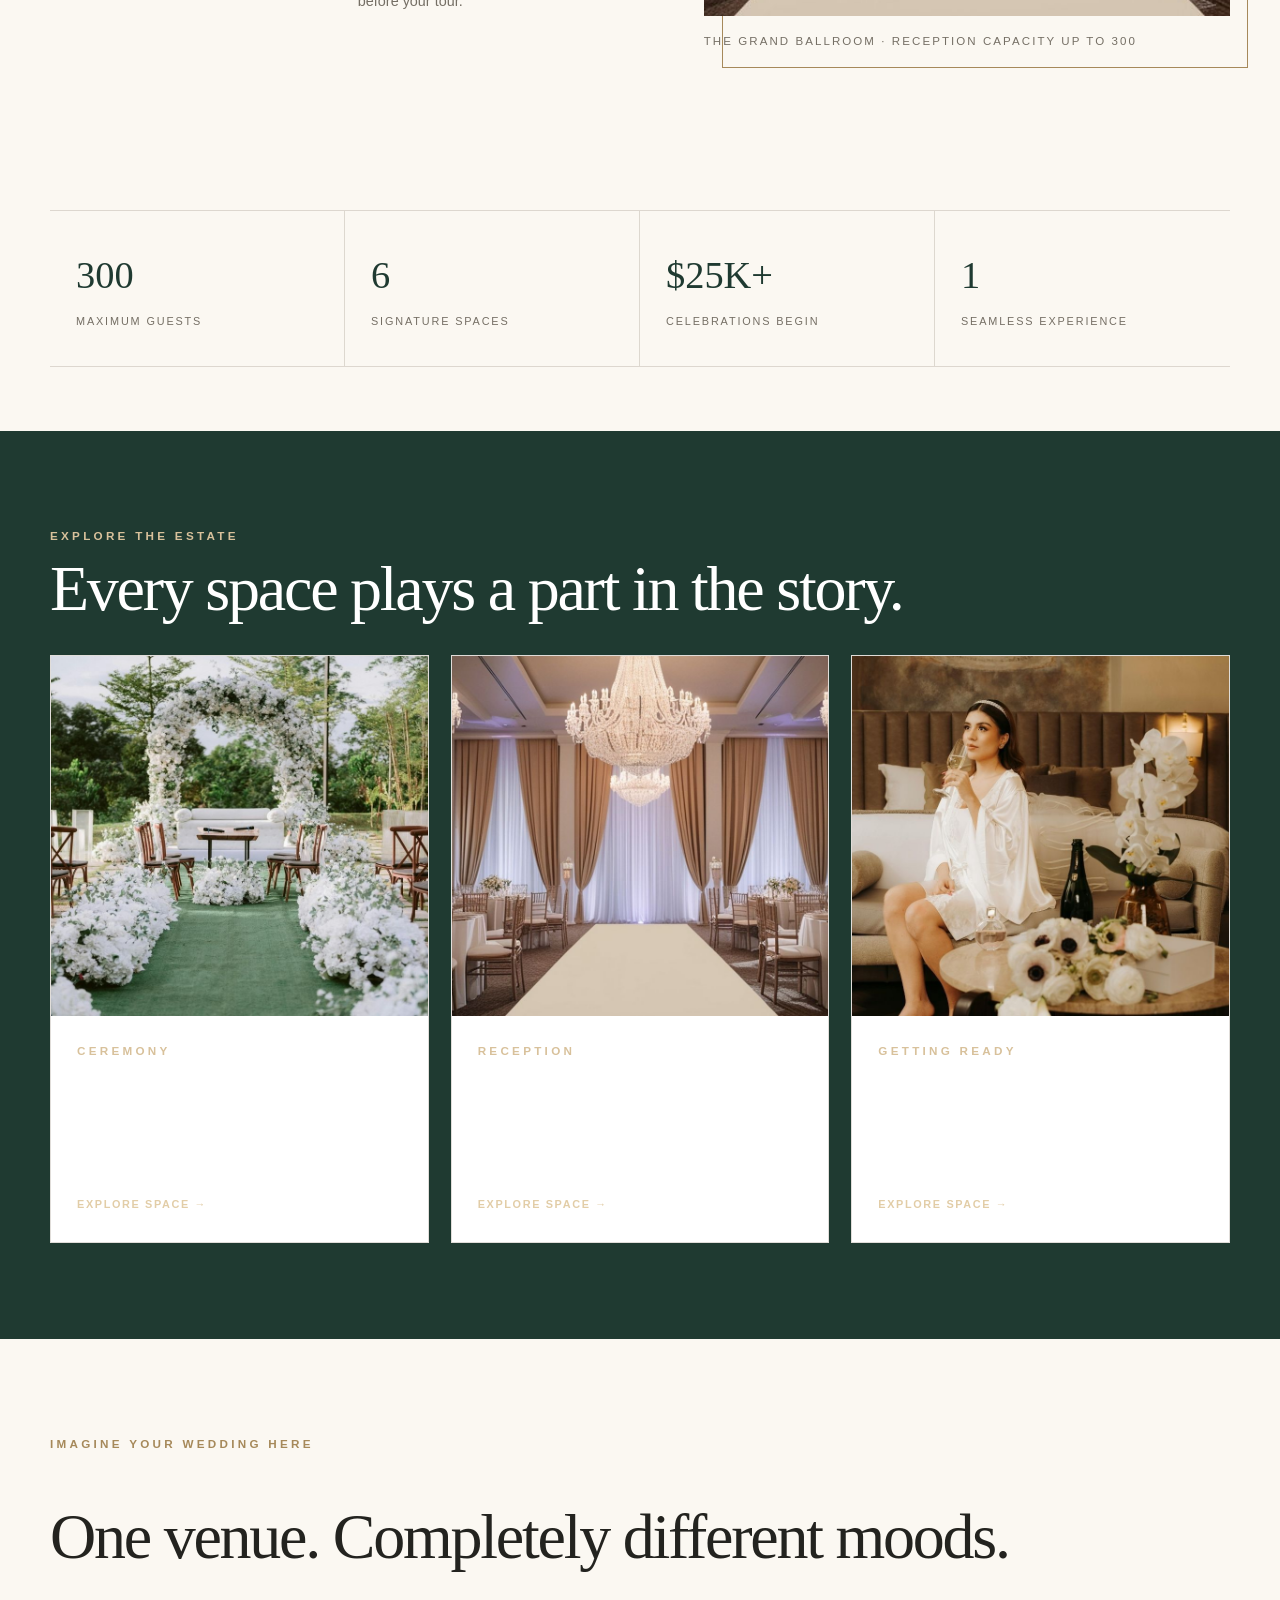
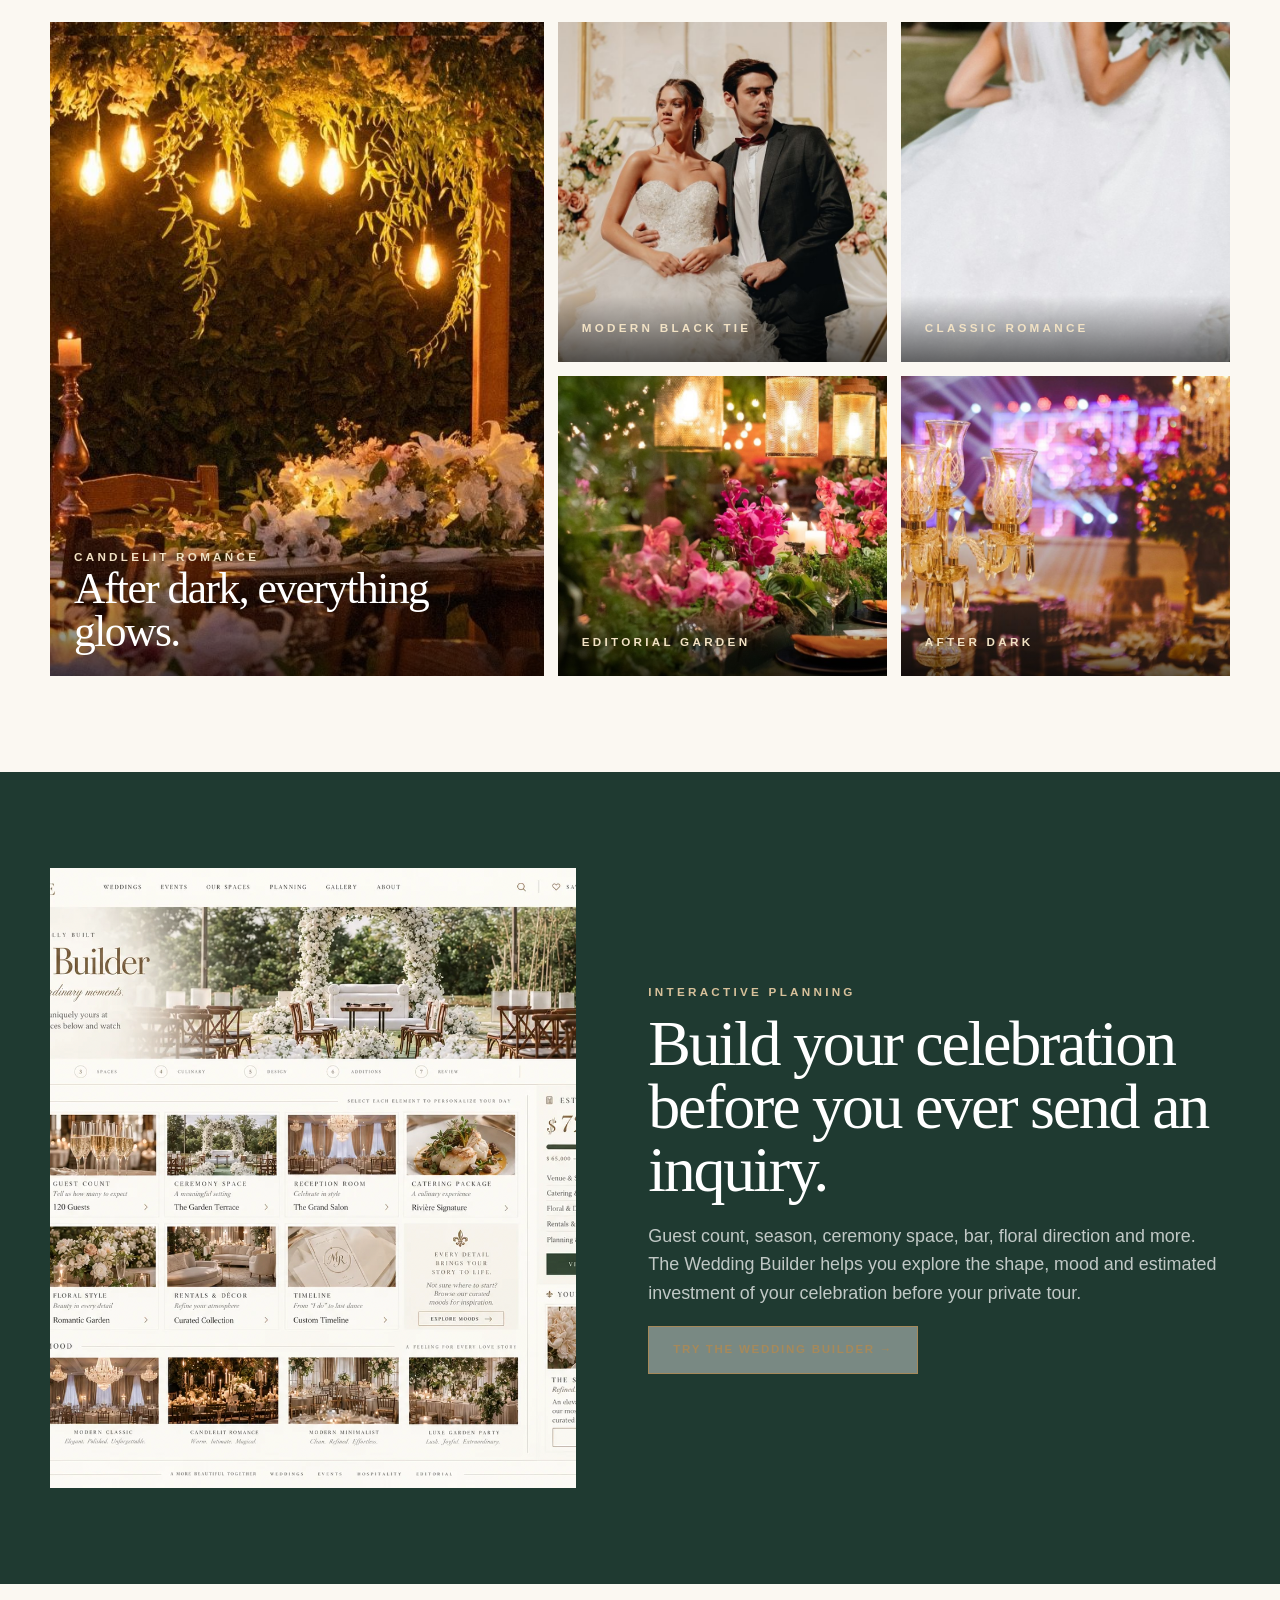
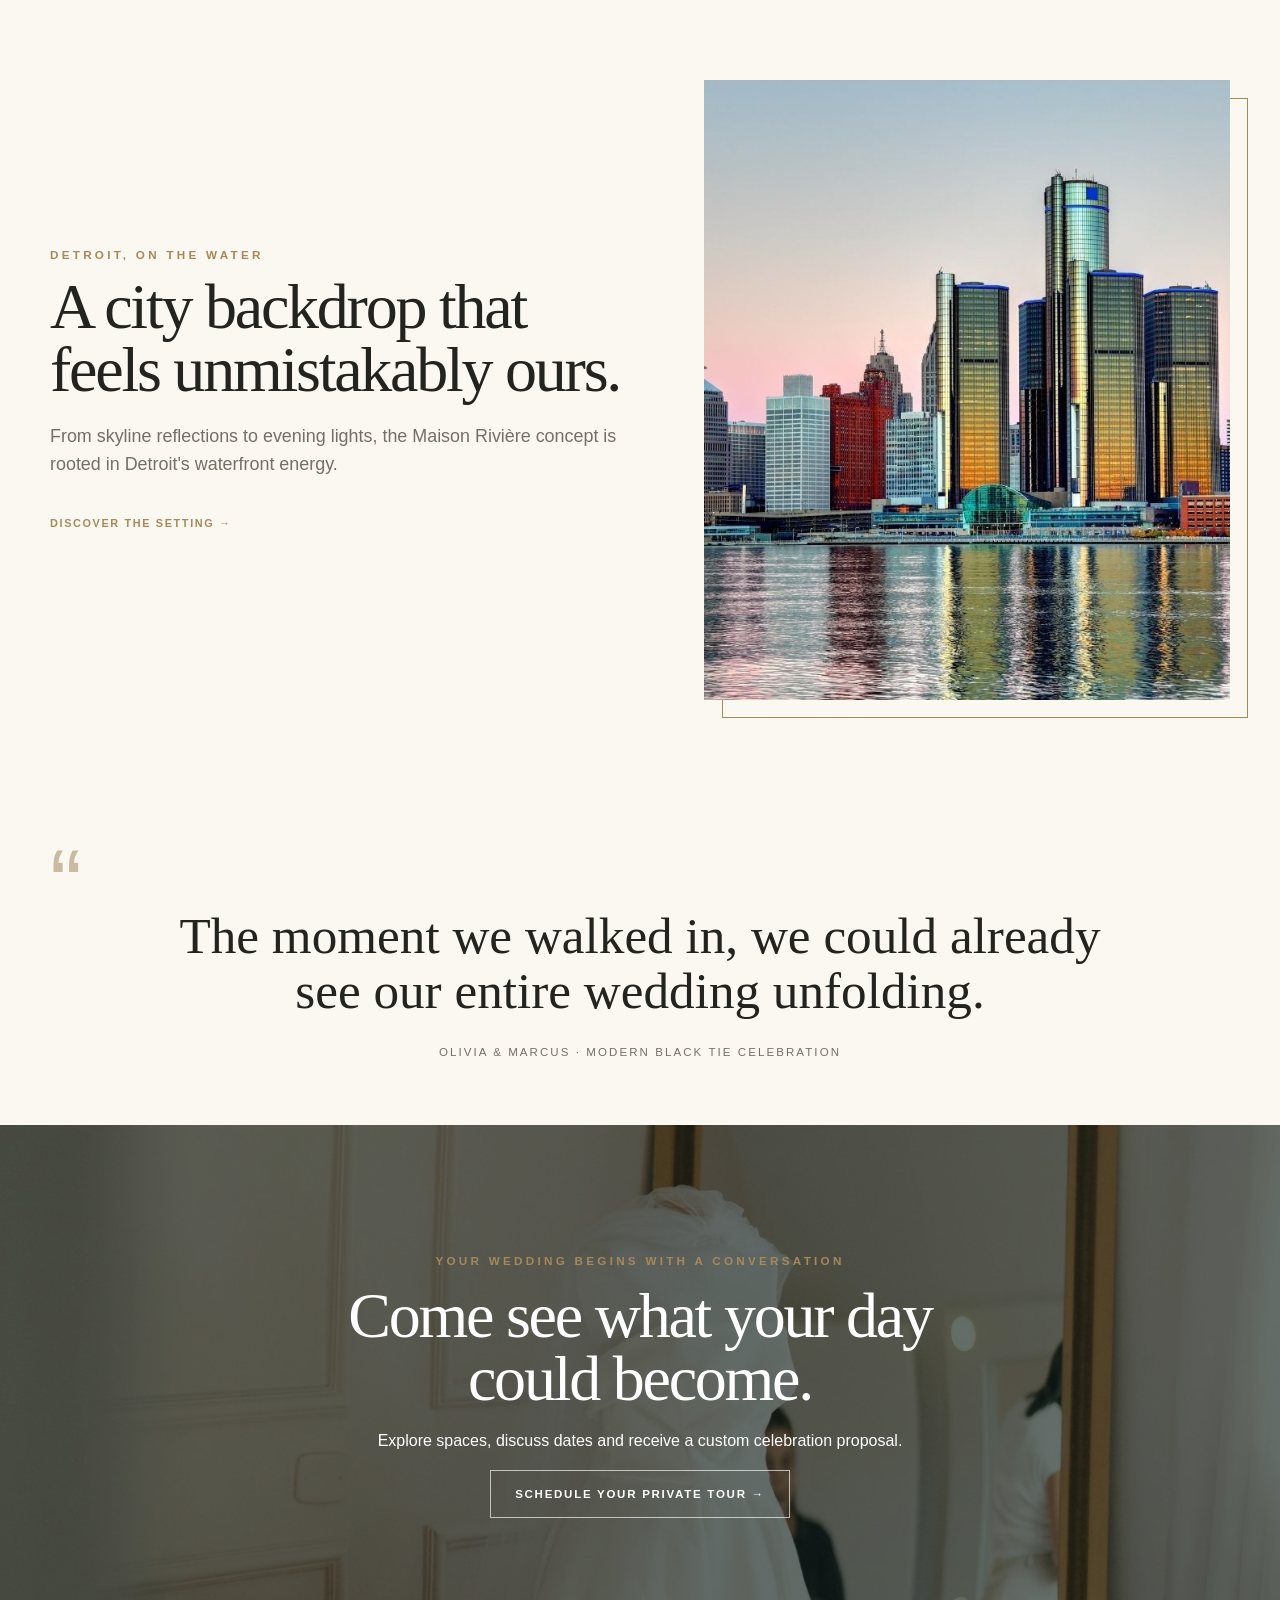
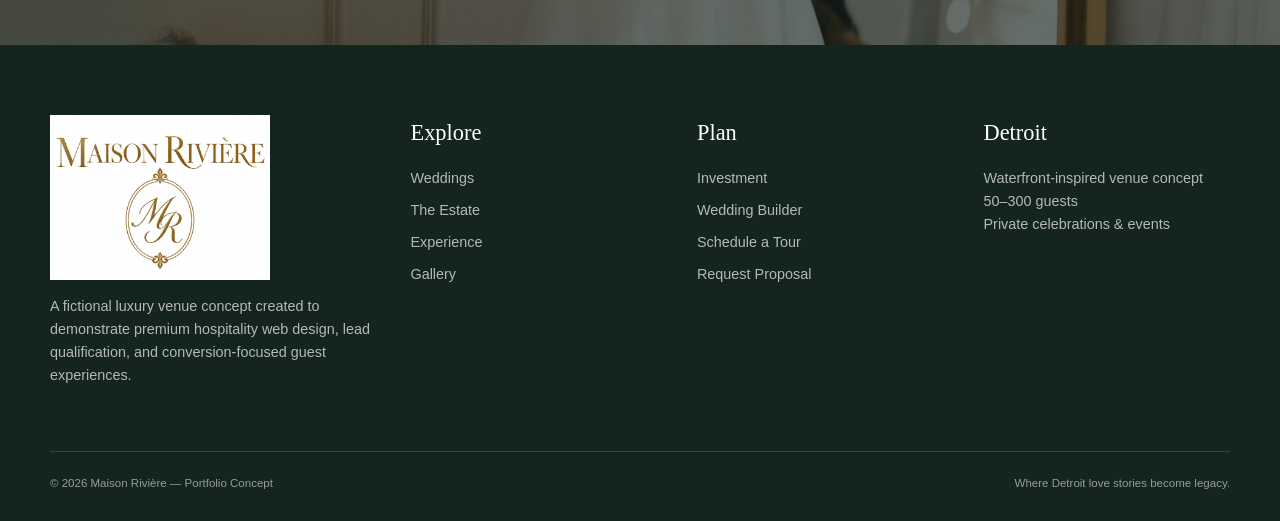
==== commit 3335457f: "Add files via upload" ====
--- a/index.html
+++ b/index.html
@@ -1,4 +1,4 @@
-<!doctype html><html lang="en"><head><meta charset="utf-8"><meta name="viewport" content="width=device-width,initial-scale=1"><meta name="description" content="Luxury Detroit wedding venue concept"><meta name="theme-color" content="#1f3a31"><title>Home | Maison Rivière</title><link rel="stylesheet" href="styles.css"></head><body><header class="header"><div class="container nav"><a class="brand" href="index.html">
+<!doctype html><html lang="en"><head><meta charset="utf-8"><meta name="viewport" content="width=device-width,initial-scale=1"><meta name="description" content="Luxury Detroit wedding venue concept"><title>Home | Maison Rivière</title><link rel="stylesheet" href="styles.css"></head><body><header class="header"><div class="container nav"><a class="brand" href="index.html">
   <img src="logo-lockup.PNG" alt="Maison Rivière Weddings & Events">
 </a><button class="menu-btn" aria-label="Open menu">☰</button><nav class="navlinks"><a href="weddings.html">Weddings</a><a href="estate.html">The Estate</a><a href="experience.html">Experience</a><a href="gallery.html">Gallery</a><a href="investment.html">Investment</a><a href="builder.html">Wedding Builder</a><a class="btn primary nav-cta" href="contact.html">Schedule a Tour</a></nav></div></header>
 <div class="luxury-loader">
--- a/styles.css
+++ b/styles.css
@@ -20,7 +20,7 @@
 height:auto;
 display:block;
 }
-.navlinks{margin-left:auto;display:flex;gap:28px;align-items:center}.navlinks a{font-size:.72rem;letter-spacing:.16em;text-transform:uppercase}.navlinks a:hover{color:var(--gold)}.nav-cta{margin-left:8px}.menu-btn{display:none;margin-left:auto;background:none;border:0;color:inherit;font-size:1.6rem;cursor:pointer}
+}.navlinks{margin-left:auto;display:flex;gap:28px;align-items:center}.navlinks a{font-size:.72rem;letter-spacing:.16em;text-transform:uppercase}.navlinks a:hover{color:var(--gold)}.nav-cta{margin-left:8px}.menu-btn{display:none;margin-left:auto;background:none;border:0;color:inherit;font-size:1.6rem;cursor:pointer}
 .hero{min-height:100svh;position:relative;display:grid;place-items:end start;color:#fff;overflow:hidden;background:#0d1814}.hero video,.hero .hero-image{position:absolute;inset:0;width:100%;height:100%;object-fit:cover}.hero::after{content:"";position:absolute;inset:0;background:linear-gradient(90deg,rgba(9,18,15,.76) 0%,rgba(9,18,15,.45) 48%,rgba(9,18,15,.18) 100%),linear-gradient(0deg,rgba(9,16,13,.58),transparent 48%)}.hero-content{position:relative;z-index:2;padding:160px 0 86px;max-width:800px}.hero .eyebrow{color:#e8d7b8}.hero h1{margin:16px 0 22px}.hero p{font-size:1.18rem;max-width:660px;color:rgba(255,255,255,.86)}.hero-actions{display:flex;gap:12px;flex-wrap:wrap;margin-top:30px}.hero-meta{display:flex;gap:20px;flex-wrap:wrap;margin-top:40px;font-size:.72rem;text-transform:uppercase;letter-spacing:.16em;color:rgba(255,255,255,.76)}
 .split{display:grid;grid-template-columns:1.05fr .95fr;gap:72px;align-items:center}.split.reverse{grid-template-columns:.95fr 1.05fr}.split .copy h2{margin:12px 0 20px}.image-frame{position:relative}.image-frame img{width:100%;height:620px;object-fit:cover}.image-frame:after{content:"";position:absolute;inset:18px -18px -18px 18px;border:1px solid var(--gold);z-index:-1}.caption{font-size:.72rem;letter-spacing:.18em;text-transform:uppercase;color:var(--muted);margin-top:16px}
 .stats{display:grid;grid-template-columns:repeat(4,1fr);border-top:1px solid var(--line);border-bottom:1px solid var(--line)}.stat{padding:34px 26px;border-right:1px solid var(--line)}.stat:last-child{border-right:0}.stat strong{display:block;font-family:var(--serif);font-size:2.4rem;font-weight:400;color:var(--green)}.stat span{font-size:.68rem;letter-spacing:.17em;text-transform:uppercase;color:var(--muted)}
@@ -37,7 +37,7 @@
 .price-grid{display:grid;grid-template-columns:repeat(3,1fr);gap:18px}.price-card{background:#fff;border:1px solid var(--line);padding:38px}.price-card.featured{background:var(--green);color:#fff;transform:translateY(-10px)}.price-card h3{font-family:var(--serif);font-size:2.2rem;font-weight:400;margin:10px 0}.price{font-family:var(--serif);font-size:2.6rem;color:var(--gold)}.price-card ul{padding:0;list-style:none;margin:26px 0}.price-card li{padding:10px 0;border-bottom:1px solid var(--line);color:var(--muted)}.price-card.featured li{color:rgba(255,255,255,.72);border-color:rgba(255,255,255,.14)}
 .builder{display:grid;grid-template-columns:1fr 360px;gap:28px;align-items:start}.builder-main{background:#fff;border:1px solid var(--line);padding:28px}.builder-sidebar{position:sticky;top:100px;background:var(--green);color:#fff;padding:30px}.builder-sidebar .price{color:#fff;font-size:3.4rem}.builder-grid{display:grid;grid-template-columns:repeat(2,1fr);gap:16px}.field{border:1px solid var(--line);padding:18px}.field label{display:block;font-size:.67rem;letter-spacing:.16em;text-transform:uppercase;color:var(--muted);margin-bottom:8px}.field select,.field input{width:100%;border:0;background:transparent;font-family:var(--serif);font-size:1.2rem;outline:none}.builder-breakdown{margin-top:20px}.builder-line{display:flex;justify-content:space-between;border-top:1px solid rgba(255,255,255,.15);padding:10px 0;color:rgba(255,255,255,.74)}.builder-line strong{color:#fff}.moods{display:grid;grid-template-columns:repeat(4,1fr);gap:12px;margin-top:28px}.mood{border:1px solid var(--line);padding:8px;cursor:pointer;background:#fff}.mood.active{outline:2px solid var(--gold)}.mood img{width:100%;height:140px;object-fit:cover}.mood h4{font-family:var(--serif);margin:10px 4px 0;font-weight:400}
 .form-grid{display:grid;grid-template-columns:1fr 1fr;gap:16px}.form-field{display:grid;gap:8px}.form-field.full{grid-column:1/-1}.form-field label{font-size:.68rem;letter-spacing:.16em;text-transform:uppercase;color:var(--muted)}.form-field input,.form-field select,.form-field textarea{width:100%;border:1px solid var(--line);background:#fff;padding:14px;outline:none}.form-field textarea{min-height:150px;resize:vertical}.notice{padding:16px;border-left:3px solid var(--gold);background:#f3ede3;color:var(--muted)}
-.reveal{opacity:1;transform:none}.js .reveal{opacity:0;transform:translateY(22px);transition:opacity .8s ease,transform .8s ease}.js .reveal.in{opacity:1;transform:none}
+.reveal{opacity:0;transform:translateY(20px);transition:.7s ease}.reveal.in{opacity:1;transform:none}
 @media(max-width:960px){.navlinks{display:none}.menu-btn{display:block}.header.open .navlinks{display:flex;position:absolute;top:78px;left:0;right:0;background:var(--paper);color:var(--ink);padding:30px 20px;flex-direction:column;align-items:flex-start;box-shadow:0 20px 30px rgba(0,0,0,.12)}.split,.split.reverse,.location-band,.builder{grid-template-columns:1fr}.image-frame img{height:500px}.stats{grid-template-columns:repeat(2,1fr)}.stat:nth-child(2){border-right:0}.cards3,.price-grid{grid-template-columns:1fr 1fr}.price-card.featured{transform:none}.editorial-grid{grid-template-columns:1fr 1fr;grid-template-rows:380px 260px}.editorial-grid .tile:first-child{grid-column:1/3;grid-row:auto}.footer-grid{grid-template-columns:1fr 1fr}.builder-sidebar{position:relative;top:auto}.moods{grid-template-columns:repeat(2,1fr)}}
 @media(max-width:640px){.container{width:min(100% - 28px,1180px)}.section{padding:72px 0}.hero-content{padding-top:140px}.hero p{font-size:1rem}.hero-actions{flex-direction:column;align-items:stretch}.btn{width:100%}.stats,.cards3,.price-grid,.builder-grid,.form-grid{grid-template-columns:1fr}.stat{border-right:0;border-bottom:1px solid var(--line)}.stat:last-child{border-bottom:0}.editorial-grid{display:block}.editorial-grid .tile{height:330px;margin-bottom:12px}.image-frame img{height:420px}.image-frame:after{display:none}.location-band .copy{padding:48px 26px}.gallery figure{grid-column:1/-1!important}.footer-grid{grid-template-columns:1fr}.footer-bottom{flex-direction:column}.moods{grid-template-columns:1fr}.page-hero{padding-top:140px}.page-hero.has-image{min-height:60vh}.nav-cta{display:none}}
 .luxury-loader {
@@ -88,118 +88,3 @@
 }
 
 }
-
-
-/* =========================================================
-   MAISON RIVIÈRE — SAFE LUXURY POLISH
-   Additive only: preserves existing layout and asset paths.
-   ========================================================= */
-
-/* Refined logo presentation */
-.header .brand img{
-  width:220px;
-  max-height:56px;
-  object-fit:contain;
-  object-position:left center;
-  transition:width .3s ease,opacity .3s ease,transform .3s ease;
-}
-.header.scrolled .brand img,
-.header.light .brand img{width:198px}
-.footer .brand img{
-  width:230px;
-  max-width:100%;
-  height:auto;
-  margin-bottom:10px;
-}
-
-/* Cinematic hero treatment */
-.hero video{
-  transform:scale(1.025);
-  animation:maisonHeroDrift 22s ease-in-out infinite alternate;
-  will-change:transform;
-}
-@keyframes maisonHeroDrift{
-  from{transform:scale(1.025)}
-  to{transform:scale(1.07)}
-}
-.hero::after{
-  background:
-    linear-gradient(90deg,rgba(8,17,14,.80) 0%,rgba(8,17,14,.48) 48%,rgba(8,17,14,.20) 100%),
-    linear-gradient(0deg,rgba(7,14,12,.66) 0%,rgba(7,14,12,.12) 58%,rgba(7,14,12,.18) 100%);
-}
-.hero-content{
-  animation:maisonHeroCopy 1.1s cubic-bezier(.2,.7,.2,1) .35s both;
-}
-@keyframes maisonHeroCopy{
-  from{opacity:0;transform:translateY(22px)}
-  to{opacity:1;transform:none}
-}
-
-/* More premium micro-interactions */
-.btn{
-  position:relative;
-  overflow:hidden;
-  transition:transform .28s ease,background-color .28s ease,color .28s ease,border-color .28s ease,box-shadow .28s ease;
-}
-.btn:hover{box-shadow:0 12px 30px rgba(18,35,29,.15)}
-.text-link{transition:gap .25s ease,color .25s ease}
-.text-link:hover{gap:14px;color:var(--green)}
-.dark .text-link:hover{color:#fff}
-
-.card,
-.image-frame,
-.editorial-grid .tile{
-  backface-visibility:hidden;
-}
-.card:hover{transform:translateY(-7px)}
-.editorial-grid img{transition:transform .7s cubic-bezier(.2,.7,.2,1)}
-.editorial-grid .tile:hover img{transform:scale(1.045)}
-
-/* Elegant focus states for keyboard users */
-a:focus-visible,
-button:focus-visible,
-input:focus-visible,
-select:focus-visible,
-textarea:focus-visible{
-  outline:2px solid var(--gold-2);
-  outline-offset:4px;
-}
-
-/* Refined header glass treatment after scroll */
-.header.scrolled,
-.header.light{
-  background:rgba(251,248,242,.92);
-  border-bottom:1px solid rgba(166,137,90,.14);
-}
-
-/* Smoother loader exit */
-.luxury-loader{animation:loaderFade 1.7s ease forwards}
-.loader-logo{
-  font-family:var(--serif);
-  color:var(--gold-2);
-  font-size:clamp(1.7rem,4vw,2.5rem);
-  letter-spacing:.16em;
-}
-
-/* Mobile polish */
-@media(max-width:960px){
-  .header .brand img{width:190px}
-}
-@media(max-width:640px){
-  .header .brand img{width:150px;max-height:48px}
-  .header.scrolled .brand img,
-  .header.light .brand img{width:145px}
-  .hero video{object-position:center center}
-  .hero-meta{gap:10px 14px}
-}
-
-/* Respect reduced-motion preferences */
-@media(prefers-reduced-motion:reduce){
-  html{scroll-behavior:auto}
-  *,*::before,*::after{
-    animation-duration:.01ms!important;
-    animation-iteration-count:1!important;
-    transition-duration:.01ms!important;
-  }
-  .js .reveal{opacity:1;transform:none}
-}
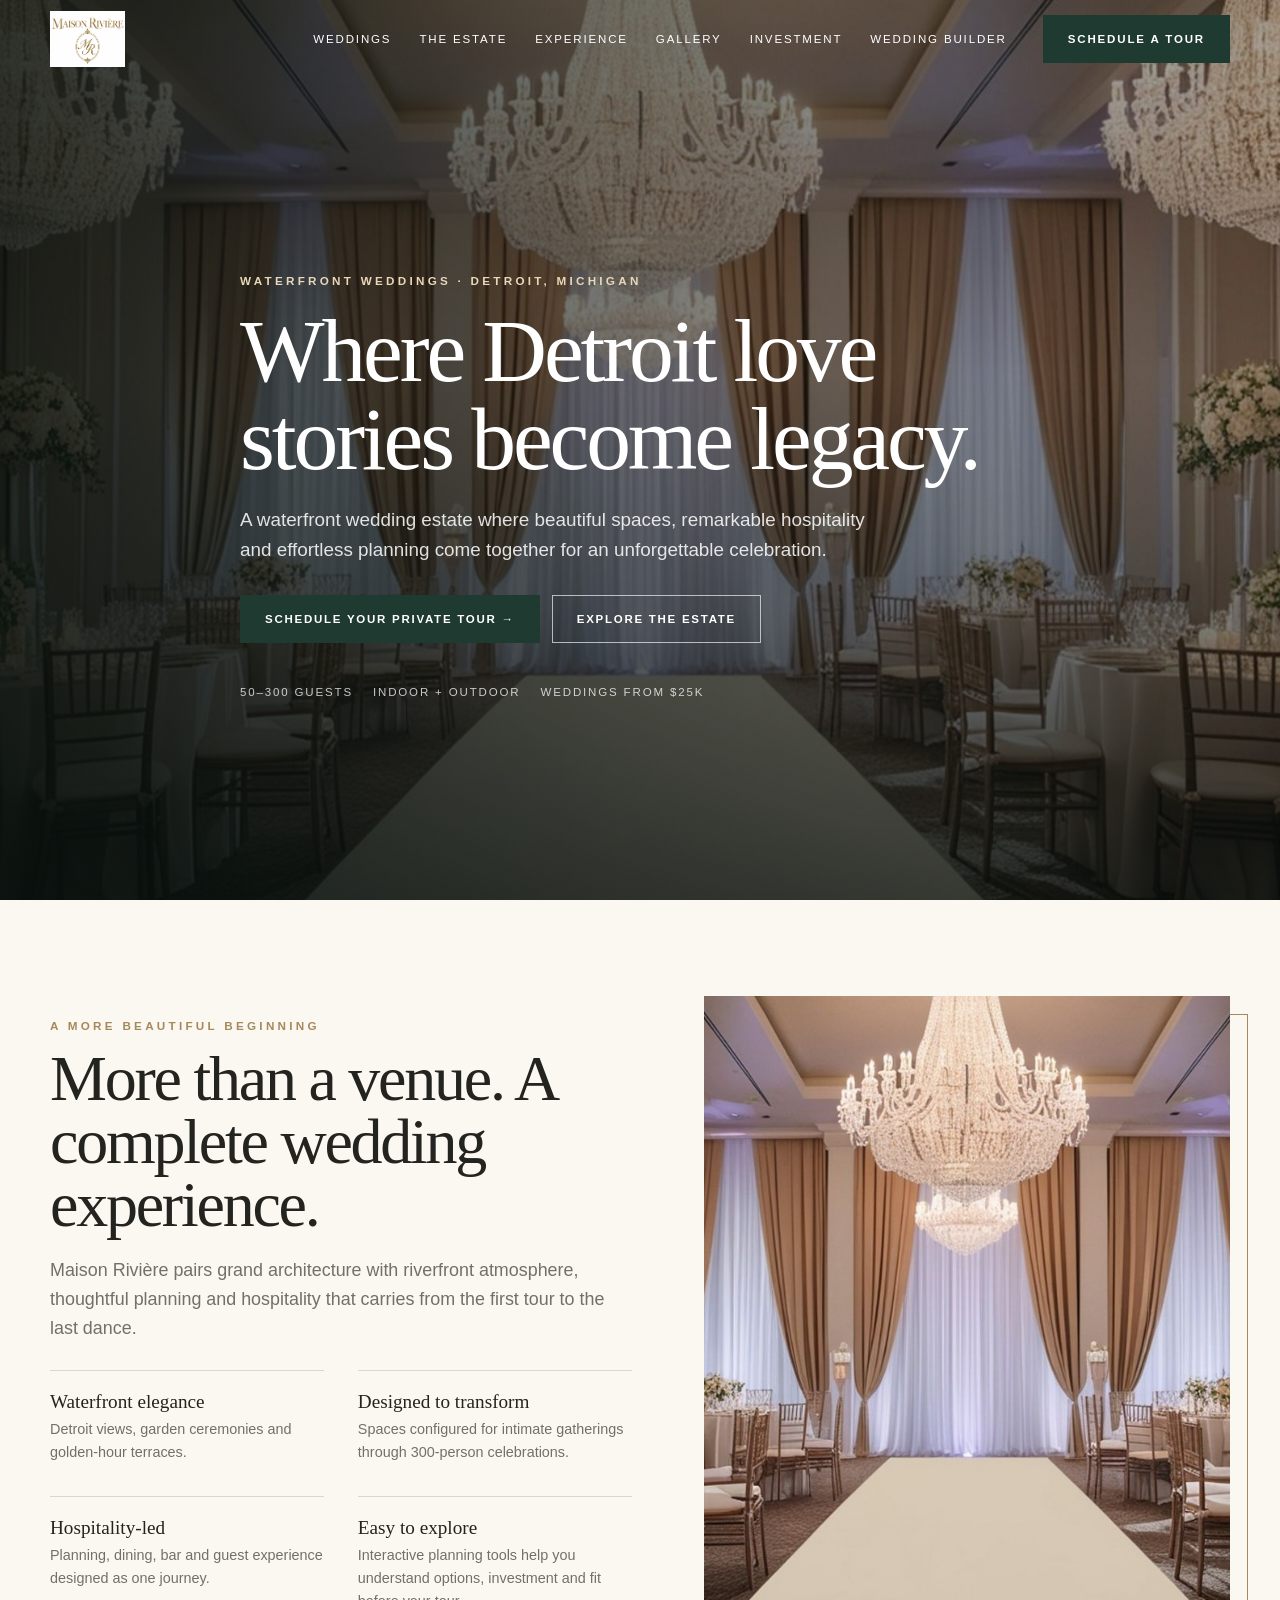
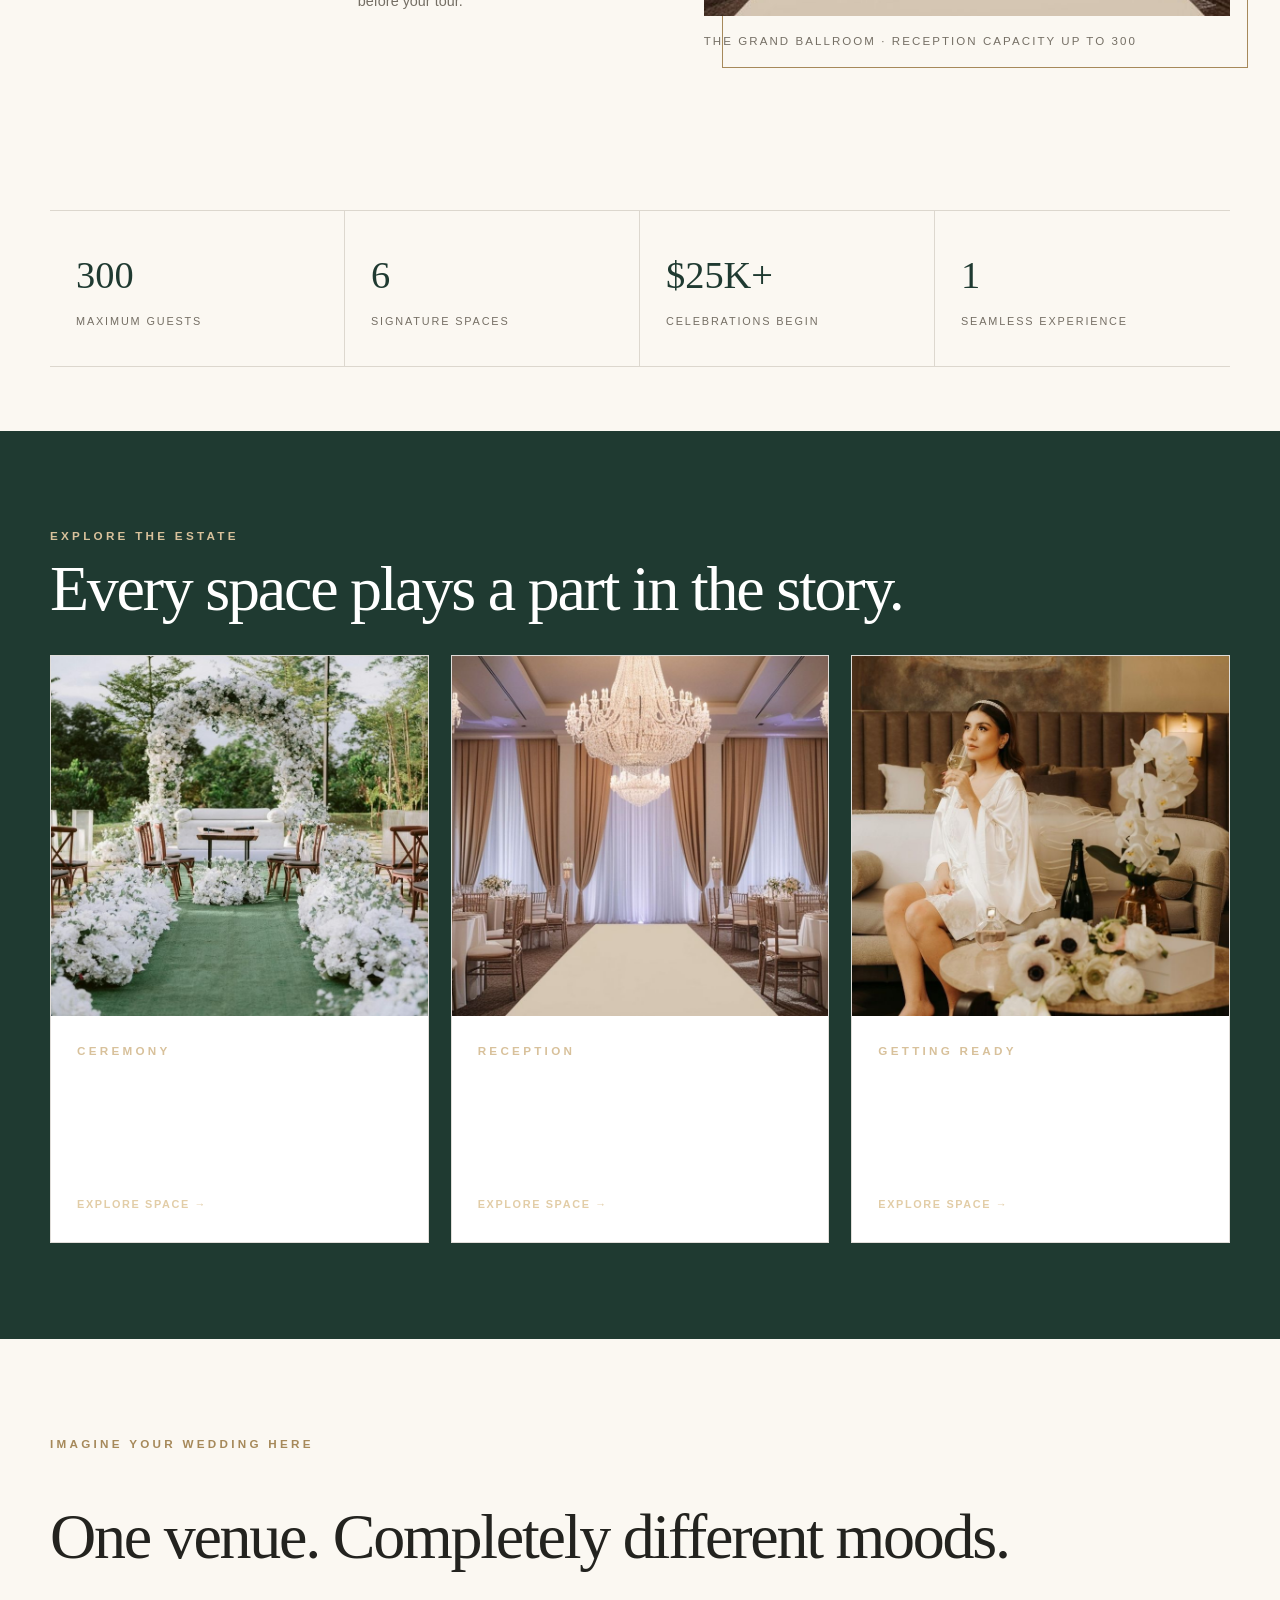
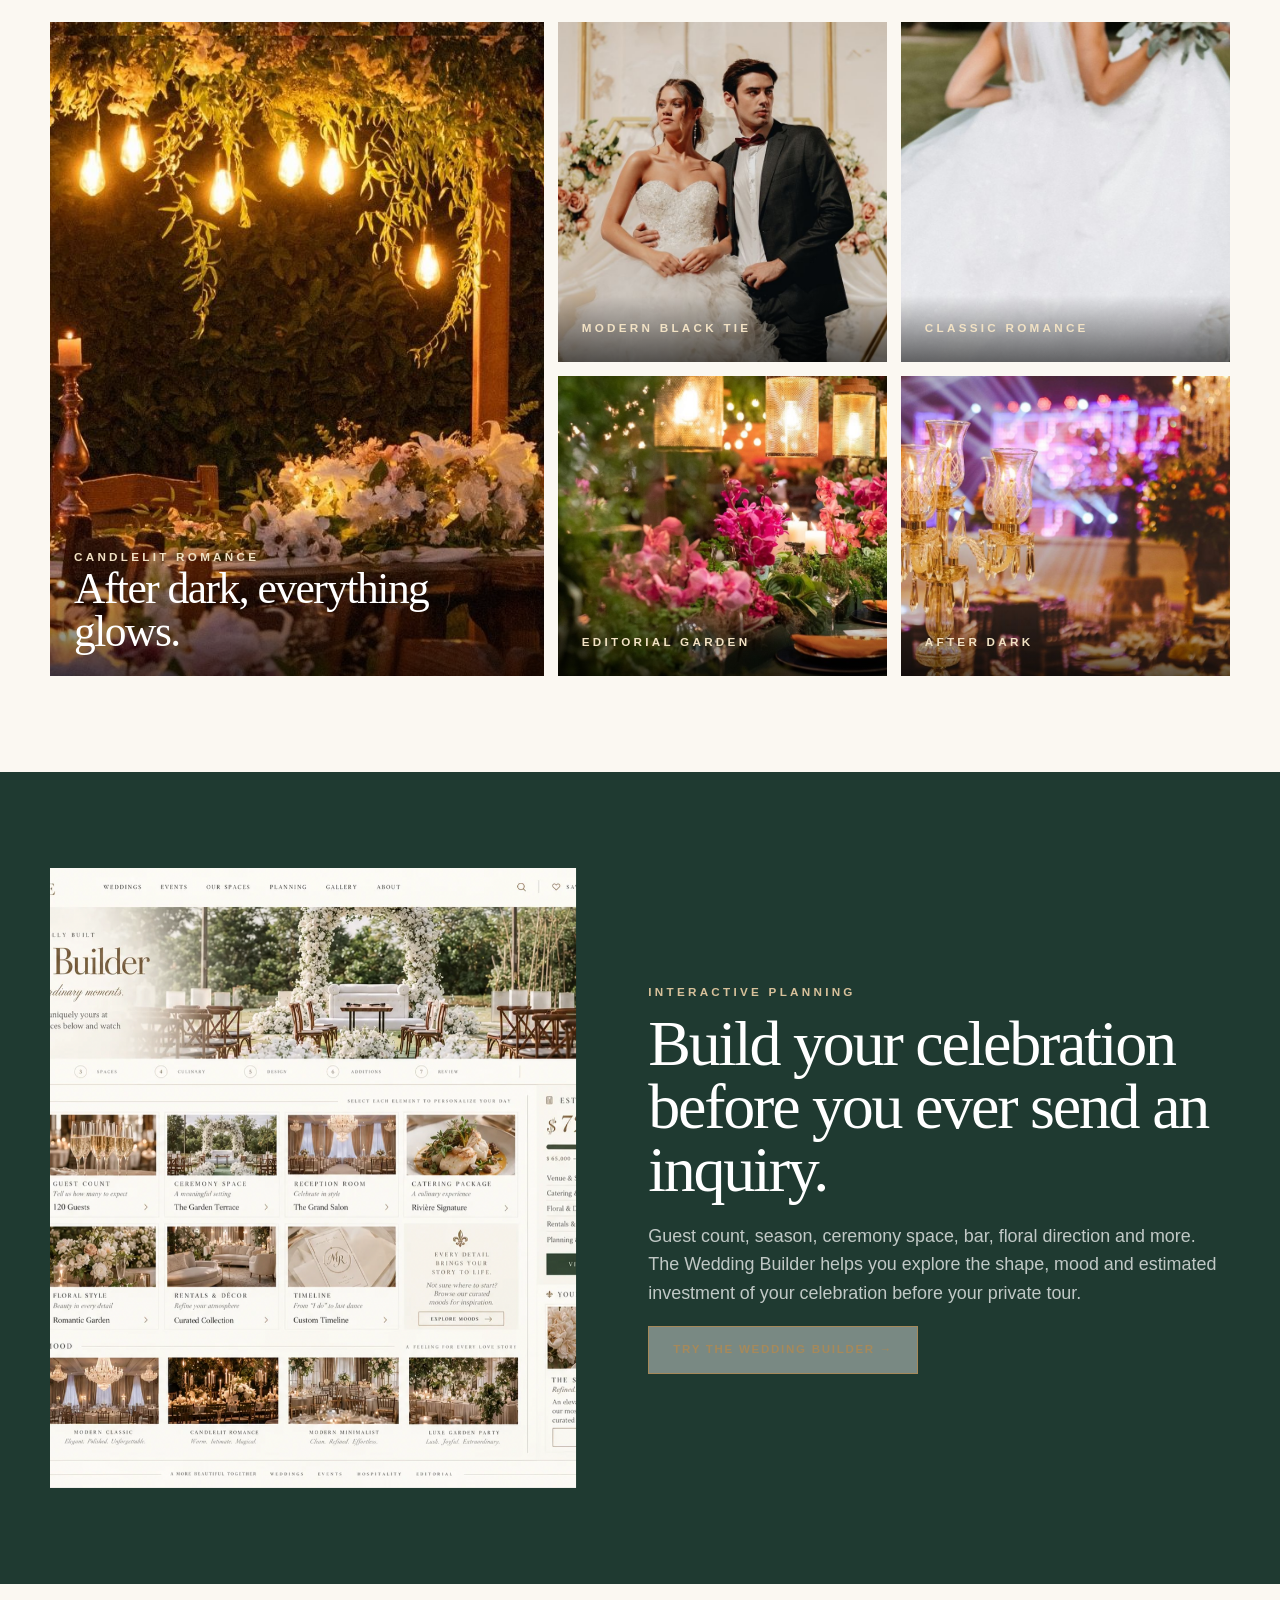
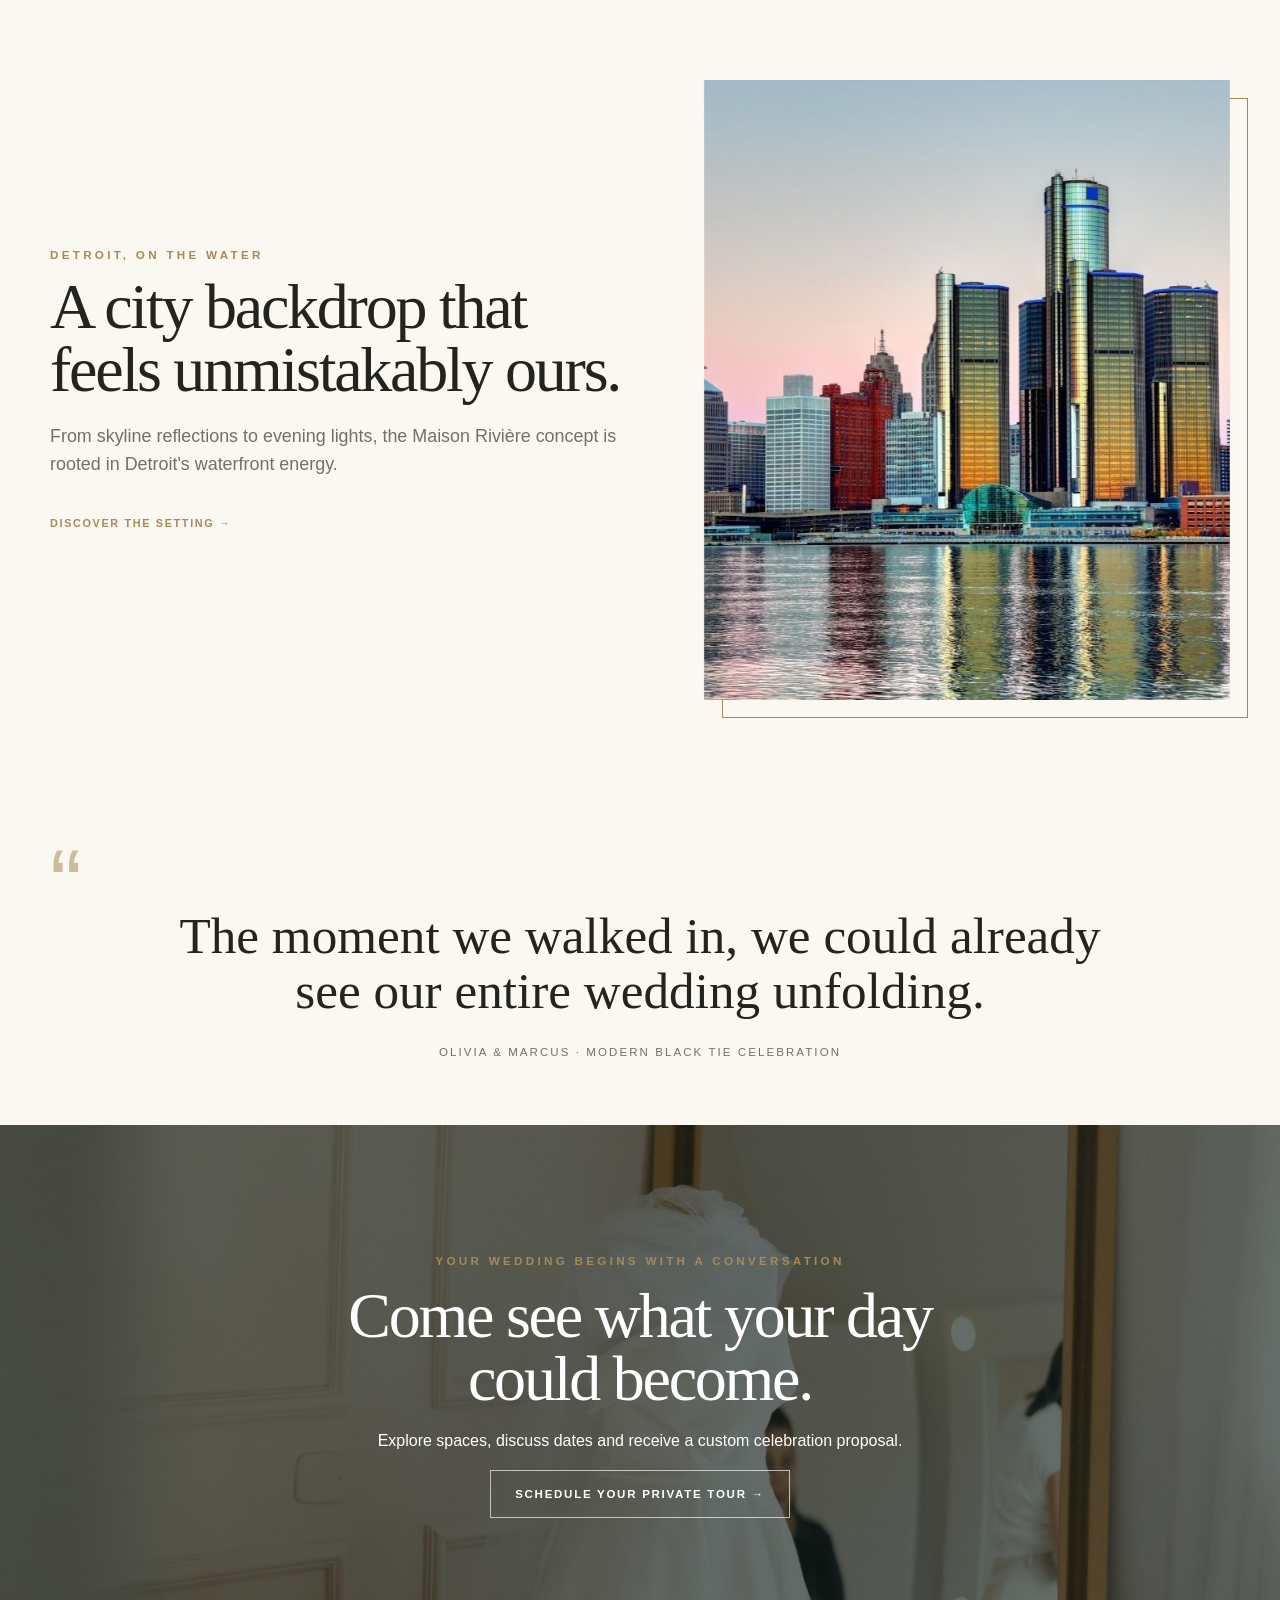
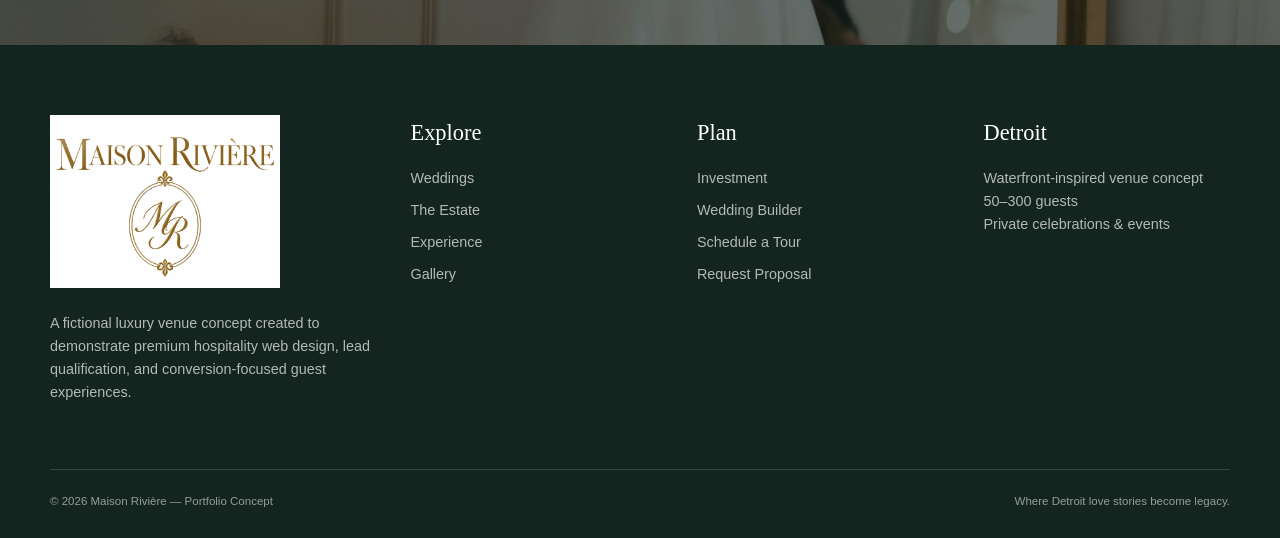
==== commit 8658ab4e: "Add files via upload" ====
--- a/index.html
+++ b/index.html
@@ -1,4 +1,4 @@
-<!doctype html><html lang="en"><head><meta charset="utf-8"><meta name="viewport" content="width=device-width,initial-scale=1"><meta name="description" content="Luxury Detroit wedding venue concept"><title>Home | Maison Rivière</title><link rel="stylesheet" href="styles.css"></head><body><header class="header"><div class="container nav"><a class="brand" href="index.html">
+<!doctype html><html lang="en"><head><meta charset="utf-8"><meta name="viewport" content="width=device-width,initial-scale=1"><meta name="description" content="Luxury Detroit wedding venue concept"><meta name="theme-color" content="#1f3a31"><title>Home | Maison Rivière</title><link rel="stylesheet" href="styles.css"></head><body><header class="header"><div class="container nav"><a class="brand" href="index.html">
   <img src="logo-lockup.PNG" alt="Maison Rivière Weddings & Events">
 </a><button class="menu-btn" aria-label="Open menu">☰</button><nav class="navlinks"><a href="weddings.html">Weddings</a><a href="estate.html">The Estate</a><a href="experience.html">Experience</a><a href="gallery.html">Gallery</a><a href="investment.html">Investment</a><a href="builder.html">Wedding Builder</a><a class="btn primary nav-cta" href="contact.html">Schedule a Tour</a></nav></div></header>
 <div class="luxury-loader">
--- a/styles.css
+++ b/styles.css
@@ -20,7 +20,7 @@
 height:auto;
 display:block;
 }
-}.navlinks{margin-left:auto;display:flex;gap:28px;align-items:center}.navlinks a{font-size:.72rem;letter-spacing:.16em;text-transform:uppercase}.navlinks a:hover{color:var(--gold)}.nav-cta{margin-left:8px}.menu-btn{display:none;margin-left:auto;background:none;border:0;color:inherit;font-size:1.6rem;cursor:pointer}
+.navlinks{margin-left:auto;display:flex;gap:28px;align-items:center}.navlinks a{font-size:.72rem;letter-spacing:.16em;text-transform:uppercase}.navlinks a:hover{color:var(--gold)}.nav-cta{margin-left:8px}.menu-btn{display:none;margin-left:auto;background:none;border:0;color:inherit;font-size:1.6rem;cursor:pointer}
 .hero{min-height:100svh;position:relative;display:grid;place-items:end start;color:#fff;overflow:hidden;background:#0d1814}.hero video,.hero .hero-image{position:absolute;inset:0;width:100%;height:100%;object-fit:cover}.hero::after{content:"";position:absolute;inset:0;background:linear-gradient(90deg,rgba(9,18,15,.76) 0%,rgba(9,18,15,.45) 48%,rgba(9,18,15,.18) 100%),linear-gradient(0deg,rgba(9,16,13,.58),transparent 48%)}.hero-content{position:relative;z-index:2;padding:160px 0 86px;max-width:800px}.hero .eyebrow{color:#e8d7b8}.hero h1{margin:16px 0 22px}.hero p{font-size:1.18rem;max-width:660px;color:rgba(255,255,255,.86)}.hero-actions{display:flex;gap:12px;flex-wrap:wrap;margin-top:30px}.hero-meta{display:flex;gap:20px;flex-wrap:wrap;margin-top:40px;font-size:.72rem;text-transform:uppercase;letter-spacing:.16em;color:rgba(255,255,255,.76)}
 .split{display:grid;grid-template-columns:1.05fr .95fr;gap:72px;align-items:center}.split.reverse{grid-template-columns:.95fr 1.05fr}.split .copy h2{margin:12px 0 20px}.image-frame{position:relative}.image-frame img{width:100%;height:620px;object-fit:cover}.image-frame:after{content:"";position:absolute;inset:18px -18px -18px 18px;border:1px solid var(--gold);z-index:-1}.caption{font-size:.72rem;letter-spacing:.18em;text-transform:uppercase;color:var(--muted);margin-top:16px}
 .stats{display:grid;grid-template-columns:repeat(4,1fr);border-top:1px solid var(--line);border-bottom:1px solid var(--line)}.stat{padding:34px 26px;border-right:1px solid var(--line)}.stat:last-child{border-right:0}.stat strong{display:block;font-family:var(--serif);font-size:2.4rem;font-weight:400;color:var(--green)}.stat span{font-size:.68rem;letter-spacing:.17em;text-transform:uppercase;color:var(--muted)}
@@ -37,7 +37,7 @@
 .price-grid{display:grid;grid-template-columns:repeat(3,1fr);gap:18px}.price-card{background:#fff;border:1px solid var(--line);padding:38px}.price-card.featured{background:var(--green);color:#fff;transform:translateY(-10px)}.price-card h3{font-family:var(--serif);font-size:2.2rem;font-weight:400;margin:10px 0}.price{font-family:var(--serif);font-size:2.6rem;color:var(--gold)}.price-card ul{padding:0;list-style:none;margin:26px 0}.price-card li{padding:10px 0;border-bottom:1px solid var(--line);color:var(--muted)}.price-card.featured li{color:rgba(255,255,255,.72);border-color:rgba(255,255,255,.14)}
 .builder{display:grid;grid-template-columns:1fr 360px;gap:28px;align-items:start}.builder-main{background:#fff;border:1px solid var(--line);padding:28px}.builder-sidebar{position:sticky;top:100px;background:var(--green);color:#fff;padding:30px}.builder-sidebar .price{color:#fff;font-size:3.4rem}.builder-grid{display:grid;grid-template-columns:repeat(2,1fr);gap:16px}.field{border:1px solid var(--line);padding:18px}.field label{display:block;font-size:.67rem;letter-spacing:.16em;text-transform:uppercase;color:var(--muted);margin-bottom:8px}.field select,.field input{width:100%;border:0;background:transparent;font-family:var(--serif);font-size:1.2rem;outline:none}.builder-breakdown{margin-top:20px}.builder-line{display:flex;justify-content:space-between;border-top:1px solid rgba(255,255,255,.15);padding:10px 0;color:rgba(255,255,255,.74)}.builder-line strong{color:#fff}.moods{display:grid;grid-template-columns:repeat(4,1fr);gap:12px;margin-top:28px}.mood{border:1px solid var(--line);padding:8px;cursor:pointer;background:#fff}.mood.active{outline:2px solid var(--gold)}.mood img{width:100%;height:140px;object-fit:cover}.mood h4{font-family:var(--serif);margin:10px 4px 0;font-weight:400}
 .form-grid{display:grid;grid-template-columns:1fr 1fr;gap:16px}.form-field{display:grid;gap:8px}.form-field.full{grid-column:1/-1}.form-field label{font-size:.68rem;letter-spacing:.16em;text-transform:uppercase;color:var(--muted)}.form-field input,.form-field select,.form-field textarea{width:100%;border:1px solid var(--line);background:#fff;padding:14px;outline:none}.form-field textarea{min-height:150px;resize:vertical}.notice{padding:16px;border-left:3px solid var(--gold);background:#f3ede3;color:var(--muted)}
-.reveal{opacity:0;transform:translateY(20px);transition:.7s ease}.reveal.in{opacity:1;transform:none}
+.reveal{opacity:1;transform:none}.js .reveal{opacity:0;transform:translateY(22px);transition:opacity .8s ease,transform .8s ease}.js .reveal.in{opacity:1;transform:none}
 @media(max-width:960px){.navlinks{display:none}.menu-btn{display:block}.header.open .navlinks{display:flex;position:absolute;top:78px;left:0;right:0;background:var(--paper);color:var(--ink);padding:30px 20px;flex-direction:column;align-items:flex-start;box-shadow:0 20px 30px rgba(0,0,0,.12)}.split,.split.reverse,.location-band,.builder{grid-template-columns:1fr}.image-frame img{height:500px}.stats{grid-template-columns:repeat(2,1fr)}.stat:nth-child(2){border-right:0}.cards3,.price-grid{grid-template-columns:1fr 1fr}.price-card.featured{transform:none}.editorial-grid{grid-template-columns:1fr 1fr;grid-template-rows:380px 260px}.editorial-grid .tile:first-child{grid-column:1/3;grid-row:auto}.footer-grid{grid-template-columns:1fr 1fr}.builder-sidebar{position:relative;top:auto}.moods{grid-template-columns:repeat(2,1fr)}}
 @media(max-width:640px){.container{width:min(100% - 28px,1180px)}.section{padding:72px 0}.hero-content{padding-top:140px}.hero p{font-size:1rem}.hero-actions{flex-direction:column;align-items:stretch}.btn{width:100%}.stats,.cards3,.price-grid,.builder-grid,.form-grid{grid-template-columns:1fr}.stat{border-right:0;border-bottom:1px solid var(--line)}.stat:last-child{border-bottom:0}.editorial-grid{display:block}.editorial-grid .tile{height:330px;margin-bottom:12px}.image-frame img{height:420px}.image-frame:after{display:none}.location-band .copy{padding:48px 26px}.gallery figure{grid-column:1/-1!important}.footer-grid{grid-template-columns:1fr}.footer-bottom{flex-direction:column}.moods{grid-template-columns:1fr}.page-hero{padding-top:140px}.page-hero.has-image{min-height:60vh}.nav-cta{display:none}}
 .luxury-loader {
@@ -88,3 +88,118 @@
 }
 
 }
+
+
+/* =========================================================
+   MAISON RIVIÈRE — SAFE LUXURY POLISH
+   Additive only: preserves existing layout and asset paths.
+   ========================================================= */
+
+/* Refined logo presentation */
+.header .brand img{
+  width:220px;
+  max-height:56px;
+  object-fit:contain;
+  object-position:left center;
+  transition:width .3s ease,opacity .3s ease,transform .3s ease;
+}
+.header.scrolled .brand img,
+.header.light .brand img{width:198px}
+.footer .brand img{
+  width:230px;
+  max-width:100%;
+  height:auto;
+  margin-bottom:10px;
+}
+
+/* Cinematic hero treatment */
+.hero video{
+  transform:scale(1.025);
+  animation:maisonHeroDrift 22s ease-in-out infinite alternate;
+  will-change:transform;
+}
+@keyframes maisonHeroDrift{
+  from{transform:scale(1.025)}
+  to{transform:scale(1.07)}
+}
+.hero::after{
+  background:
+    linear-gradient(90deg,rgba(8,17,14,.80) 0%,rgba(8,17,14,.48) 48%,rgba(8,17,14,.20) 100%),
+    linear-gradient(0deg,rgba(7,14,12,.66) 0%,rgba(7,14,12,.12) 58%,rgba(7,14,12,.18) 100%);
+}
+.hero-content{
+  animation:maisonHeroCopy 1.1s cubic-bezier(.2,.7,.2,1) .35s both;
+}
+@keyframes maisonHeroCopy{
+  from{opacity:0;transform:translateY(22px)}
+  to{opacity:1;transform:none}
+}
+
+/* More premium micro-interactions */
+.btn{
+  position:relative;
+  overflow:hidden;
+  transition:transform .28s ease,background-color .28s ease,color .28s ease,border-color .28s ease,box-shadow .28s ease;
+}
+.btn:hover{box-shadow:0 12px 30px rgba(18,35,29,.15)}
+.text-link{transition:gap .25s ease,color .25s ease}
+.text-link:hover{gap:14px;color:var(--green)}
+.dark .text-link:hover{color:#fff}
+
+.card,
+.image-frame,
+.editorial-grid .tile{
+  backface-visibility:hidden;
+}
+.card:hover{transform:translateY(-7px)}
+.editorial-grid img{transition:transform .7s cubic-bezier(.2,.7,.2,1)}
+.editorial-grid .tile:hover img{transform:scale(1.045)}
+
+/* Elegant focus states for keyboard users */
+a:focus-visible,
+button:focus-visible,
+input:focus-visible,
+select:focus-visible,
+textarea:focus-visible{
+  outline:2px solid var(--gold-2);
+  outline-offset:4px;
+}
+
+/* Refined header glass treatment after scroll */
+.header.scrolled,
+.header.light{
+  background:rgba(251,248,242,.92);
+  border-bottom:1px solid rgba(166,137,90,.14);
+}
+
+/* Smoother loader exit */
+.luxury-loader{animation:loaderFade 1.7s ease forwards}
+.loader-logo{
+  font-family:var(--serif);
+  color:var(--gold-2);
+  font-size:clamp(1.7rem,4vw,2.5rem);
+  letter-spacing:.16em;
+}
+
+/* Mobile polish */
+@media(max-width:960px){
+  .header .brand img{width:190px}
+}
+@media(max-width:640px){
+  .header .brand img{width:150px;max-height:48px}
+  .header.scrolled .brand img,
+  .header.light .brand img{width:145px}
+  .hero video{object-position:center center}
+  .hero-meta{gap:10px 14px}
+}
+
+/* Respect reduced-motion preferences */
+@media(prefers-reduced-motion:reduce){
+  html{scroll-behavior:auto}
+  *,*::before,*::after{
+    animation-duration:.01ms!important;
+    animation-iteration-count:1!important;
+    transition-duration:.01ms!important;
+  }
+  .js .reveal{opacity:1;transform:none}
+}
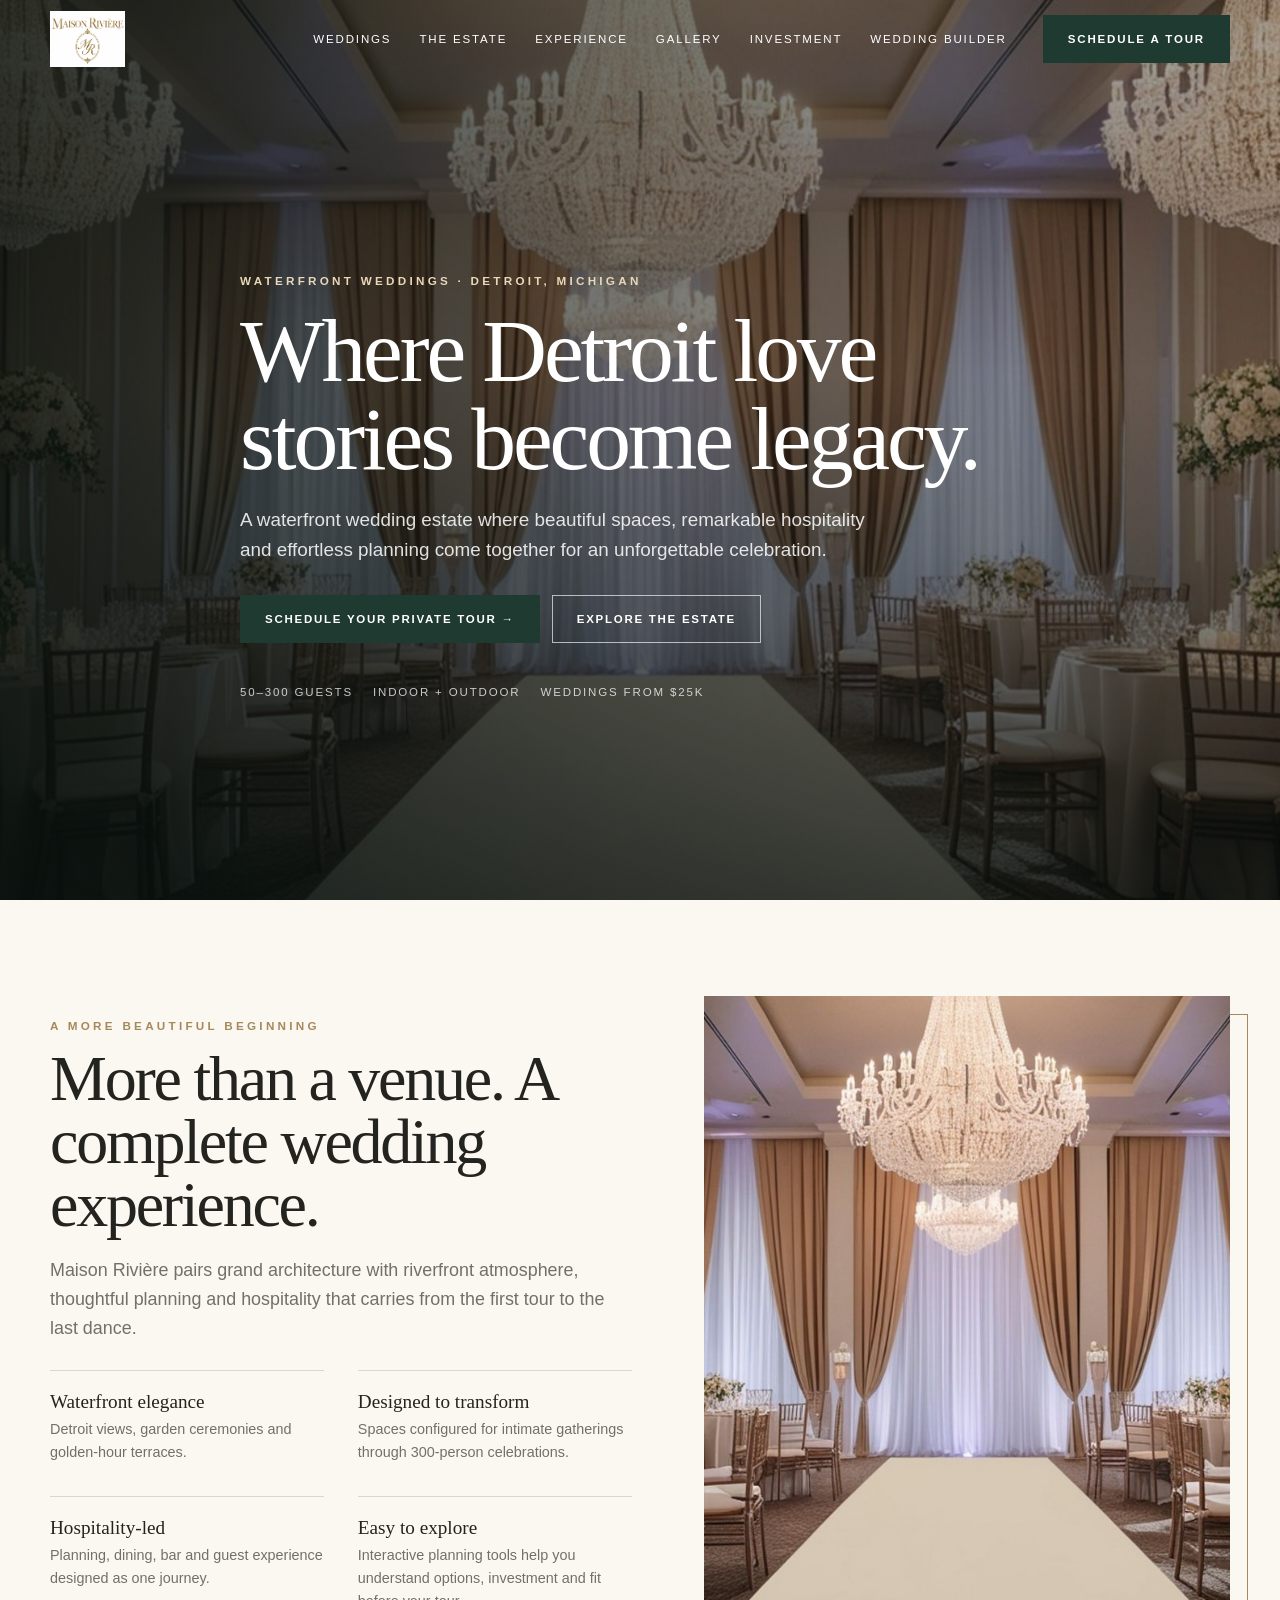
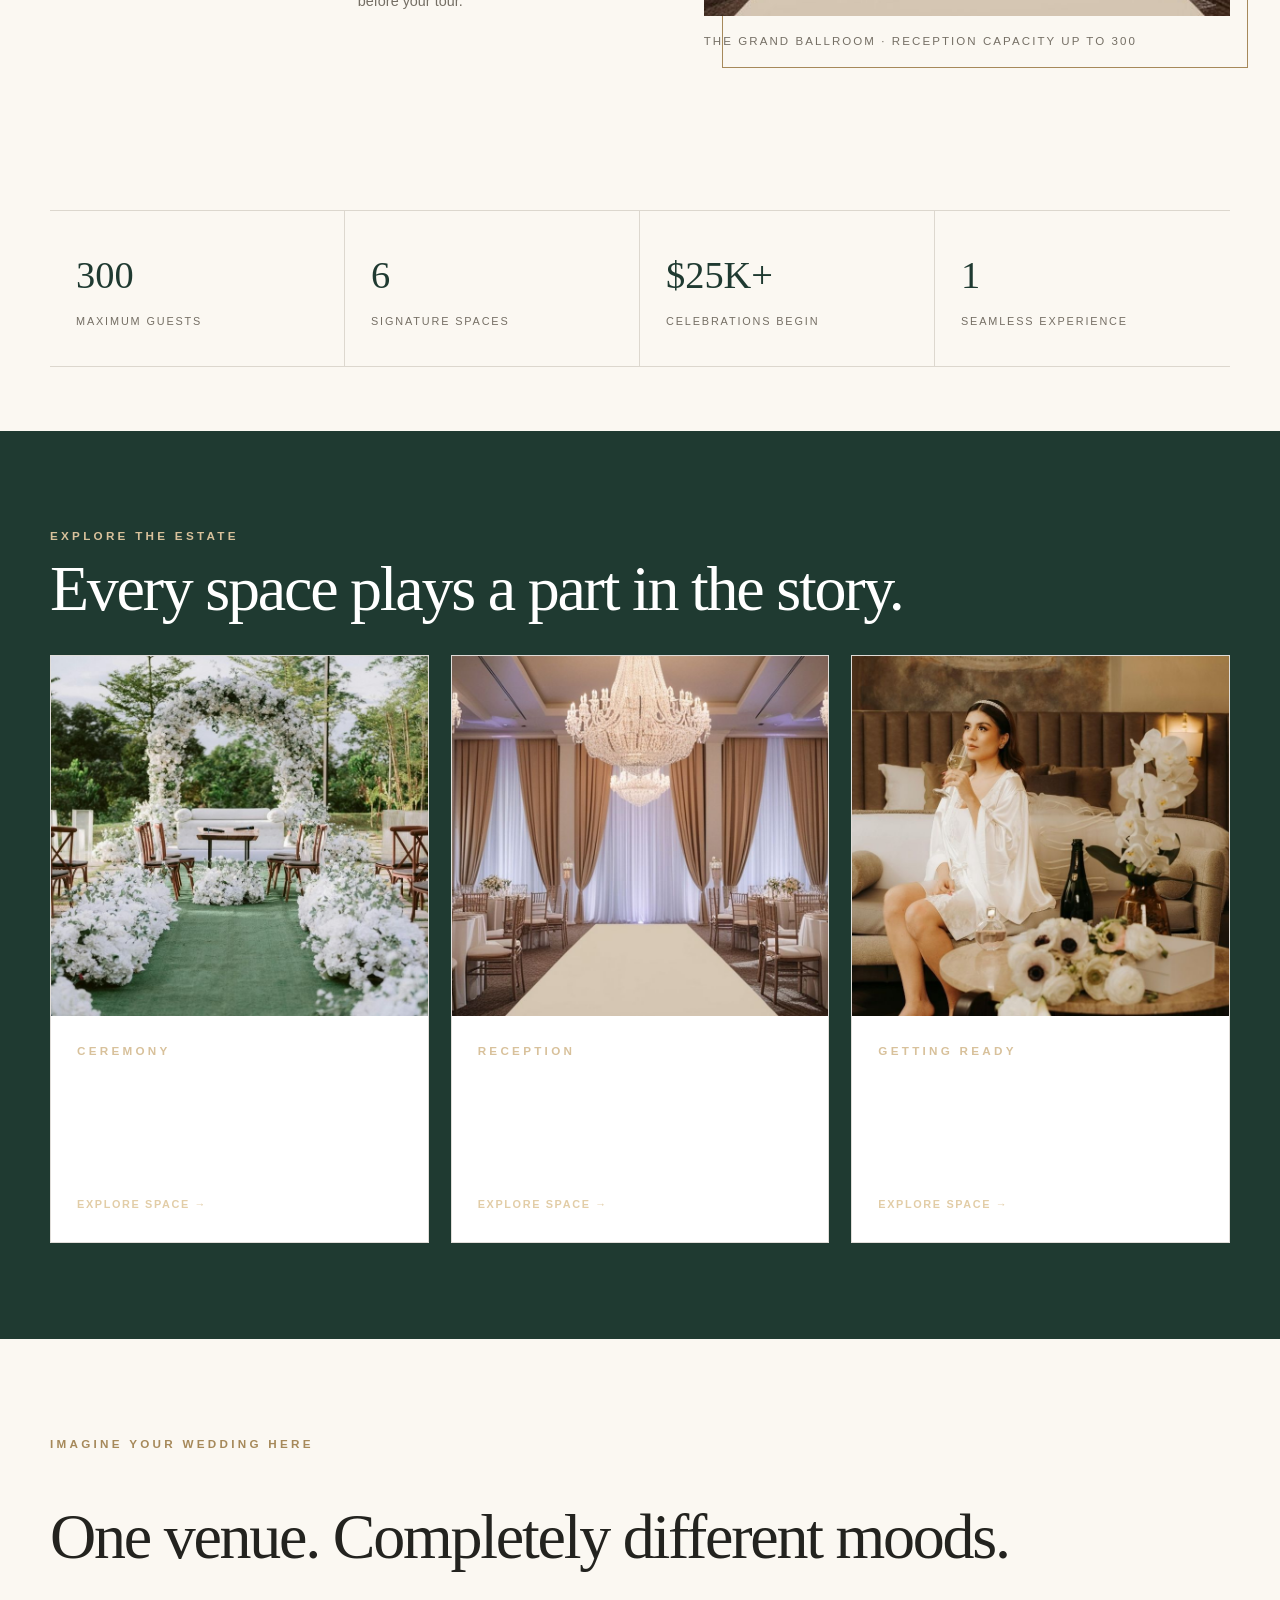
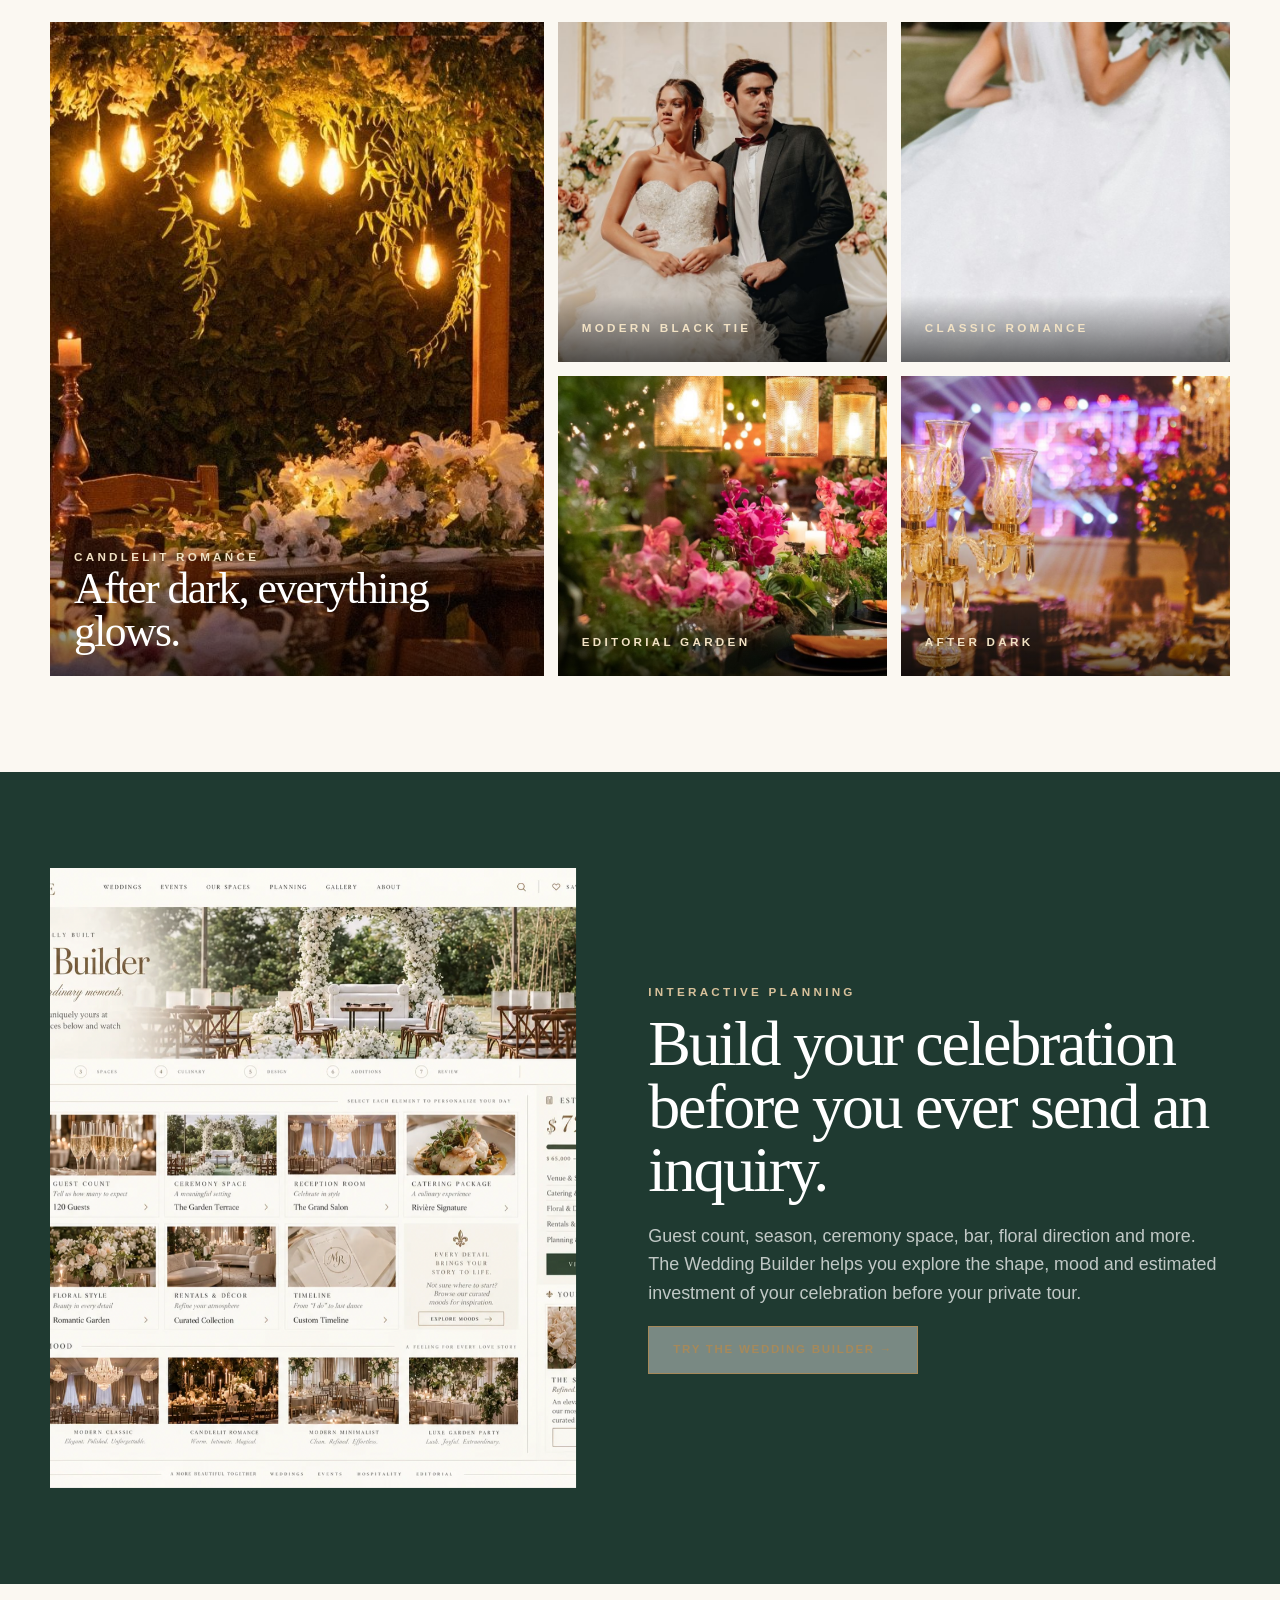
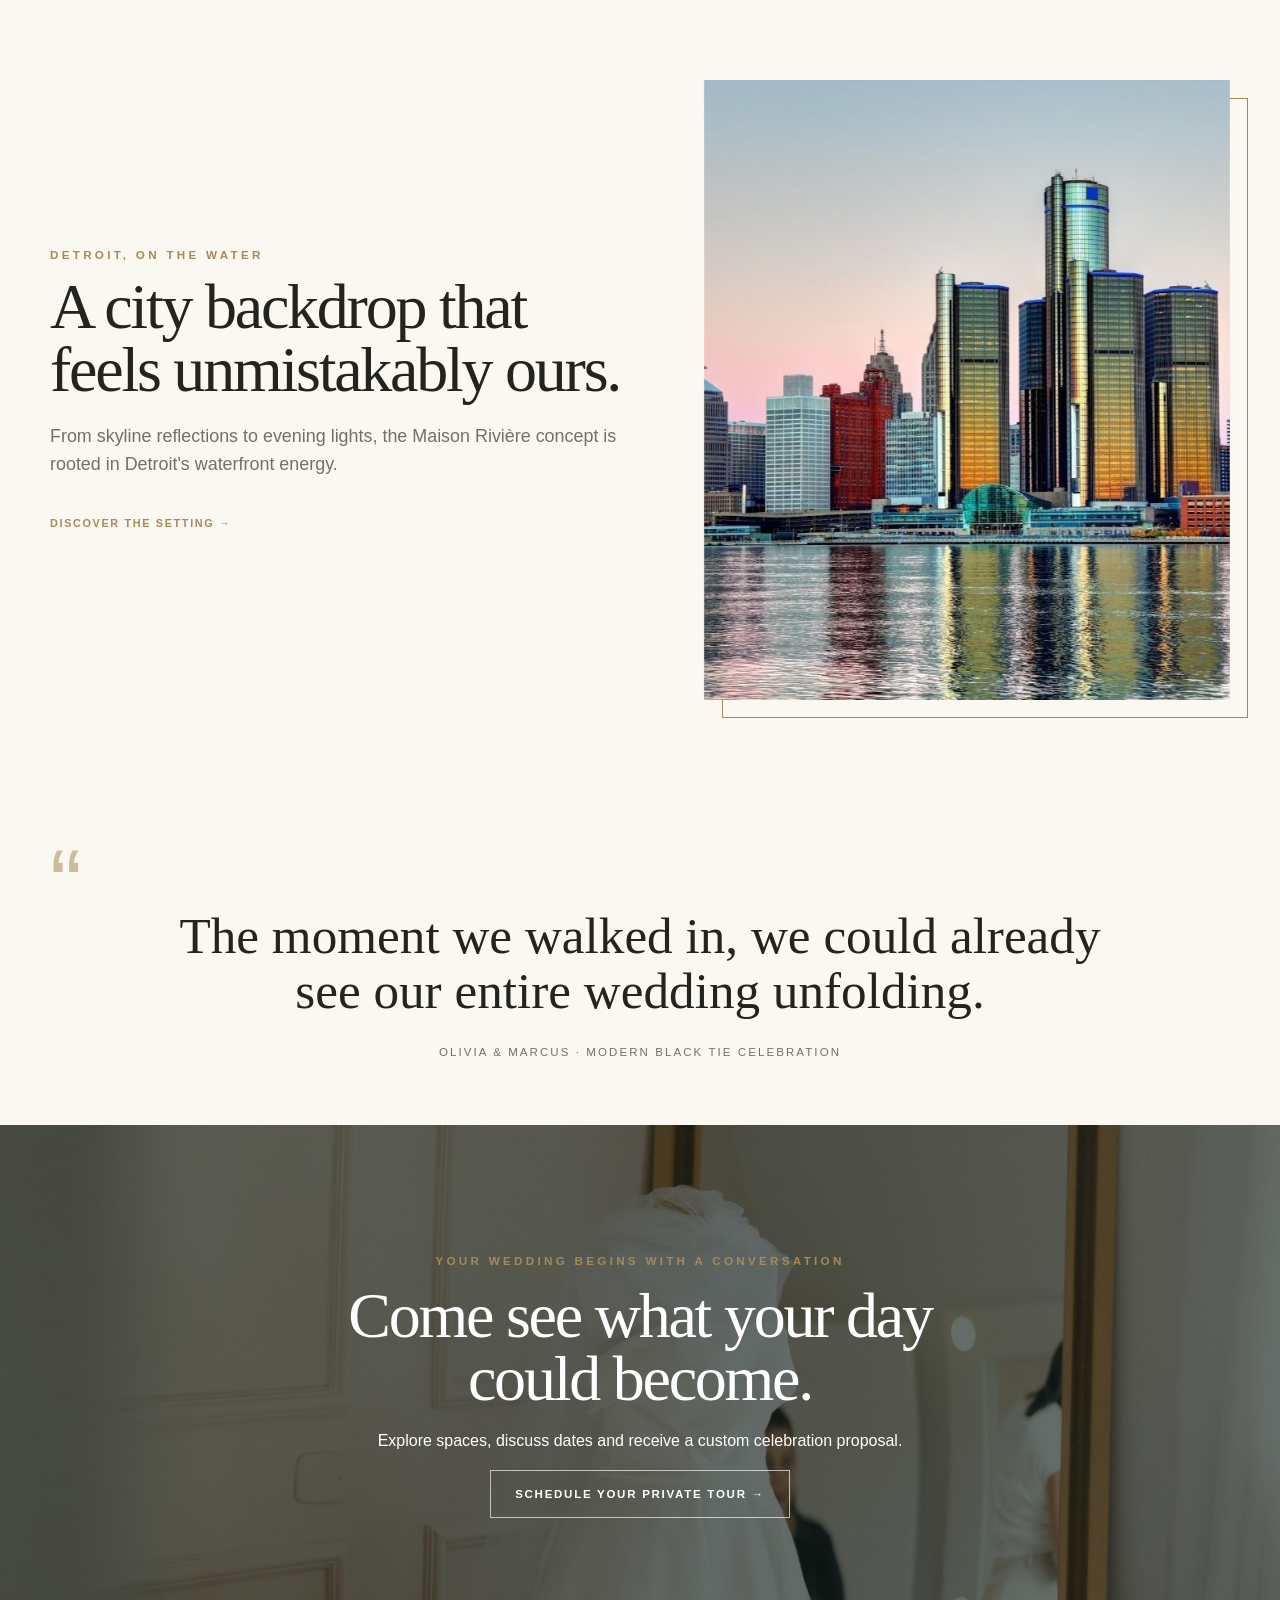
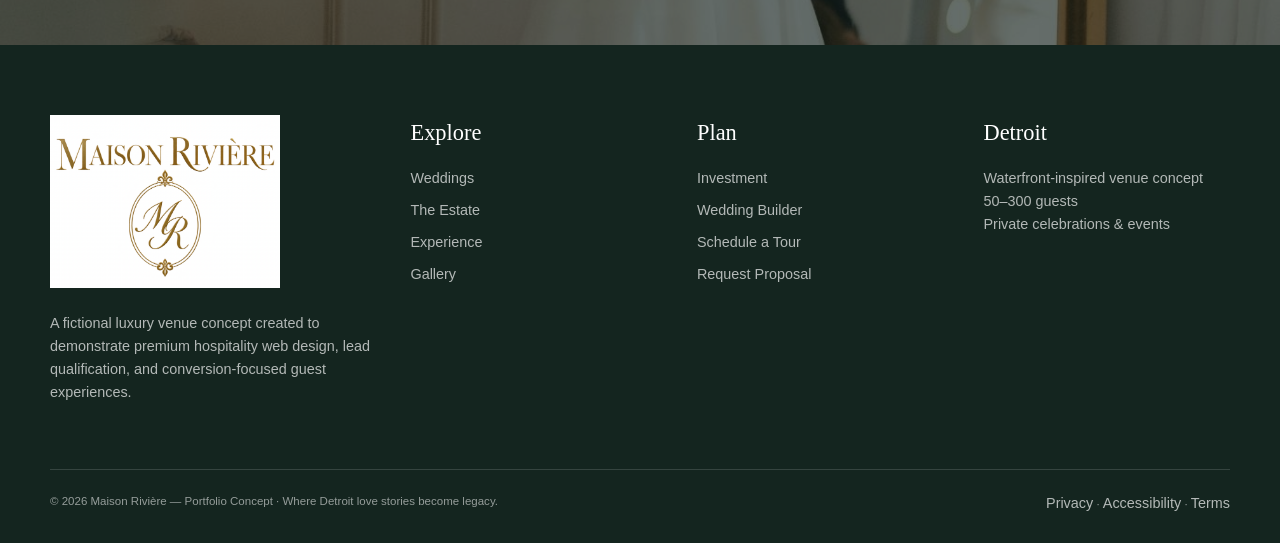
==== commit b85c092f: "Update footer with additional links Added privacy, accessibility, and terms links to the footer." ====
--- a/index.html
+++ b/index.html
@@ -20,4 +20,11 @@
 <section class="cta-band"><img src="07_bridal_dress_mirror.JPG" alt="Wedding dress in bridal suite"><div class="inner"><div class="eyebrow">Your Wedding Begins With a Conversation</div><h2 class="display lg">Come see what your day could become.</h2><p>Explore spaces, discuss dates and receive a custom celebration proposal.</p><a class="btn light" href="contact.html">Schedule Your Private Tour →</a></div></section>
 </main><footer class="footer"><div class="container"><div class="footer-grid"><div><a class="brand" href="index.html">
   <img src="logo-lockup.PNG" alt="Maison Rivière Weddings & Events">
-</a><p>A fictional luxury venue concept created to demonstrate premium hospitality web design, lead qualification, and conversion-focused guest experiences.</p></div><div><h4>Explore</h4><div class="footer-links"><a href="weddings.html">Weddings</a><a href="estate.html">The Estate</a><a href="experience.html">Experience</a><a href="gallery.html">Gallery</a></div></div><div><h4>Plan</h4><div class="footer-links"><a href="investment.html">Investment</a><a href="builder.html">Wedding Builder</a><a href="contact.html">Schedule a Tour</a><a href="contact.html">Request Proposal</a></div></div><div><h4>Detroit</h4><p>Waterfront-inspired venue concept<br>50–300 guests<br>Private celebrations & events</p></div></div><div class="footer-bottom"><span>© 2026 Maison Rivière — Portfolio Concept</span><span>Where Detroit love stories become legacy.</span></div></div></footer><script src="script.js"></script></body></html>
+</a><p>A fictional luxury venue concept created to demonstrate premium hospitality web design, lead qualification, and conversion-focused guest experiences.</p></div><div><h4>Explore</h4><div class="footer-links"><a href="weddings.html">Weddings</a><a href="estate.html">The Estate</a><a href="experience.html">Experience</a><a href="gallery.html">Gallery</a></div></div><div><h4>Plan</h4><div class="footer-links"><a href="investment.html">Investment</a><a href="builder.html">Wedding Builder</a><a href="contact.html">Schedule a Tour</a><a href="contact.html">Request Proposal</a></div></div><div><h4>Detroit</h4><p>Waterfront-inspired venue concept<br>50–300 guests<br>Private celebrations & events</p></div></div><div class="footer-bottom">
+  <span>© 2026 Maison Rivière — Portfolio Concept · Where Detroit love stories become legacy.</span>
+  <span>
+    <a href="privacy.html">Privacy</a> ·
+    <a href="accessibility.html">Accessibility</a> ·
+    <a href="terms.html">Terms</a>
+  </span>
+</div></div></footer><script src="script.js"></script></body></html>
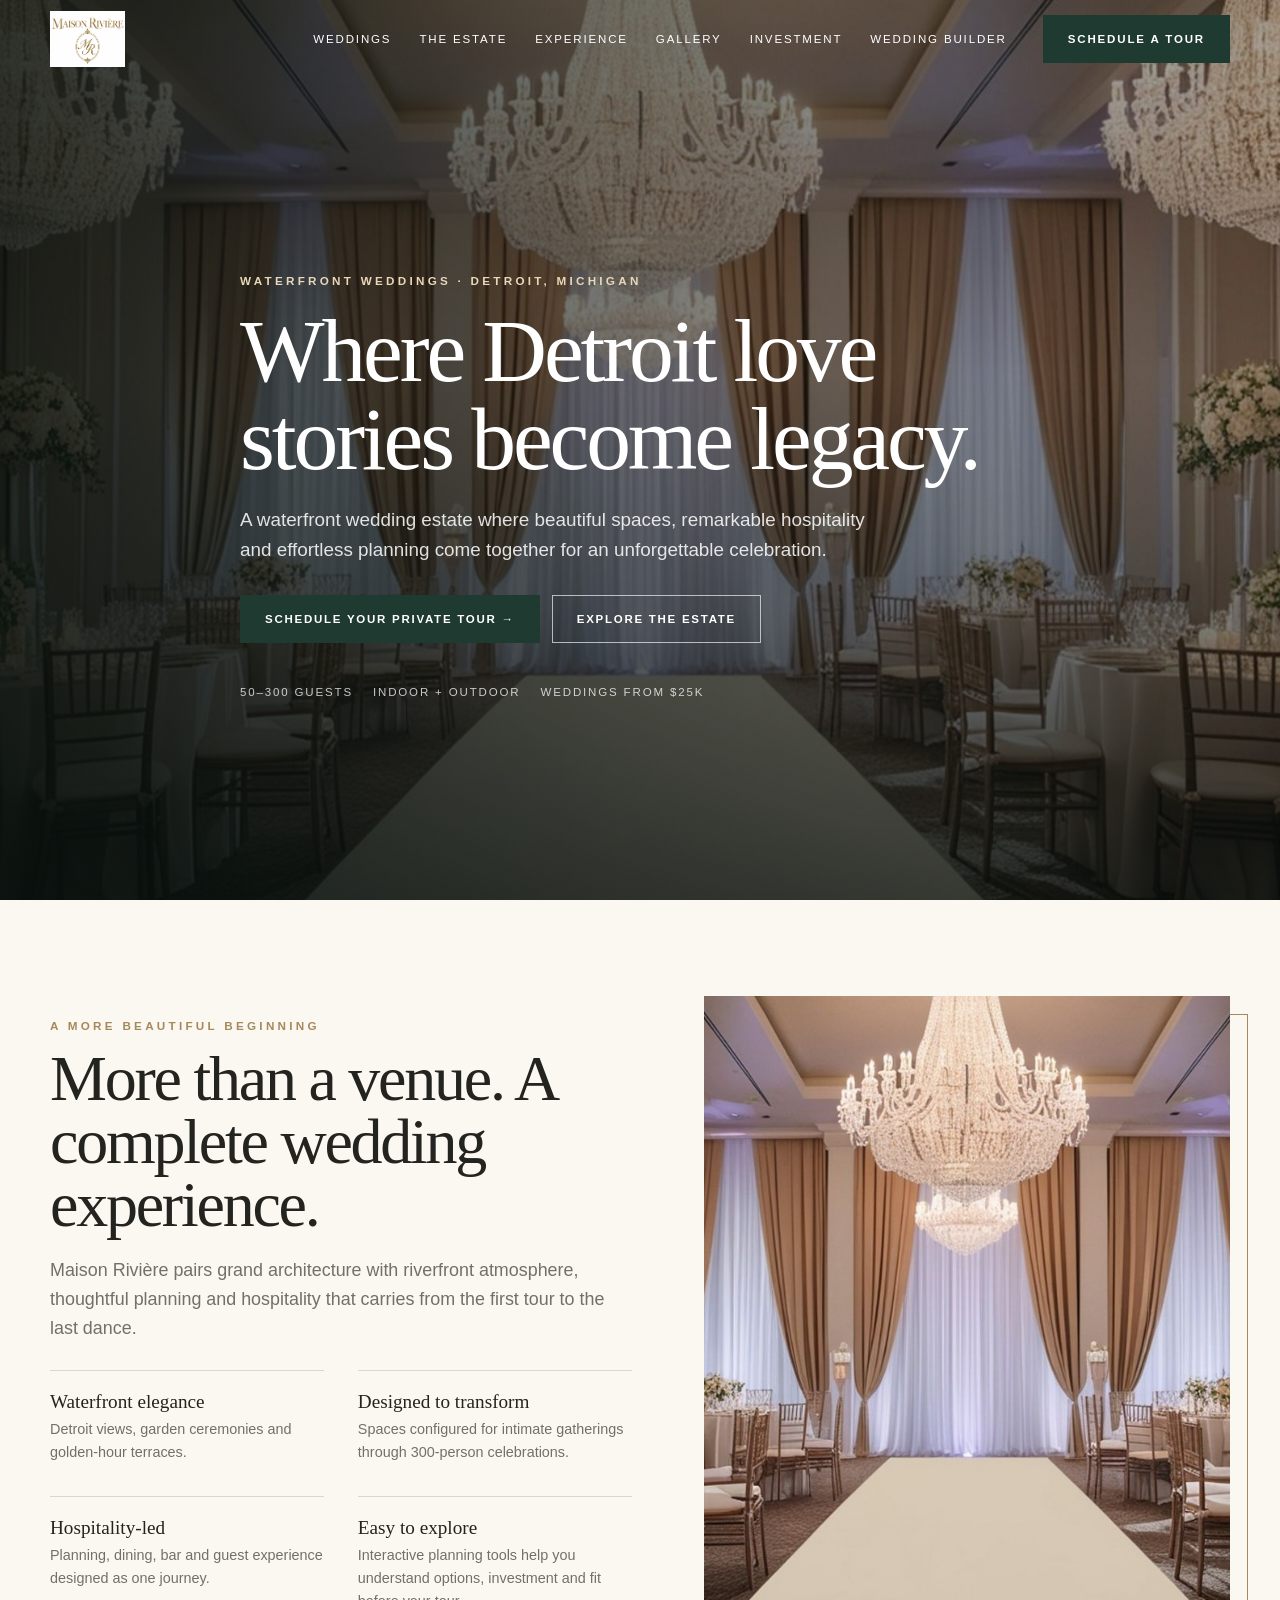
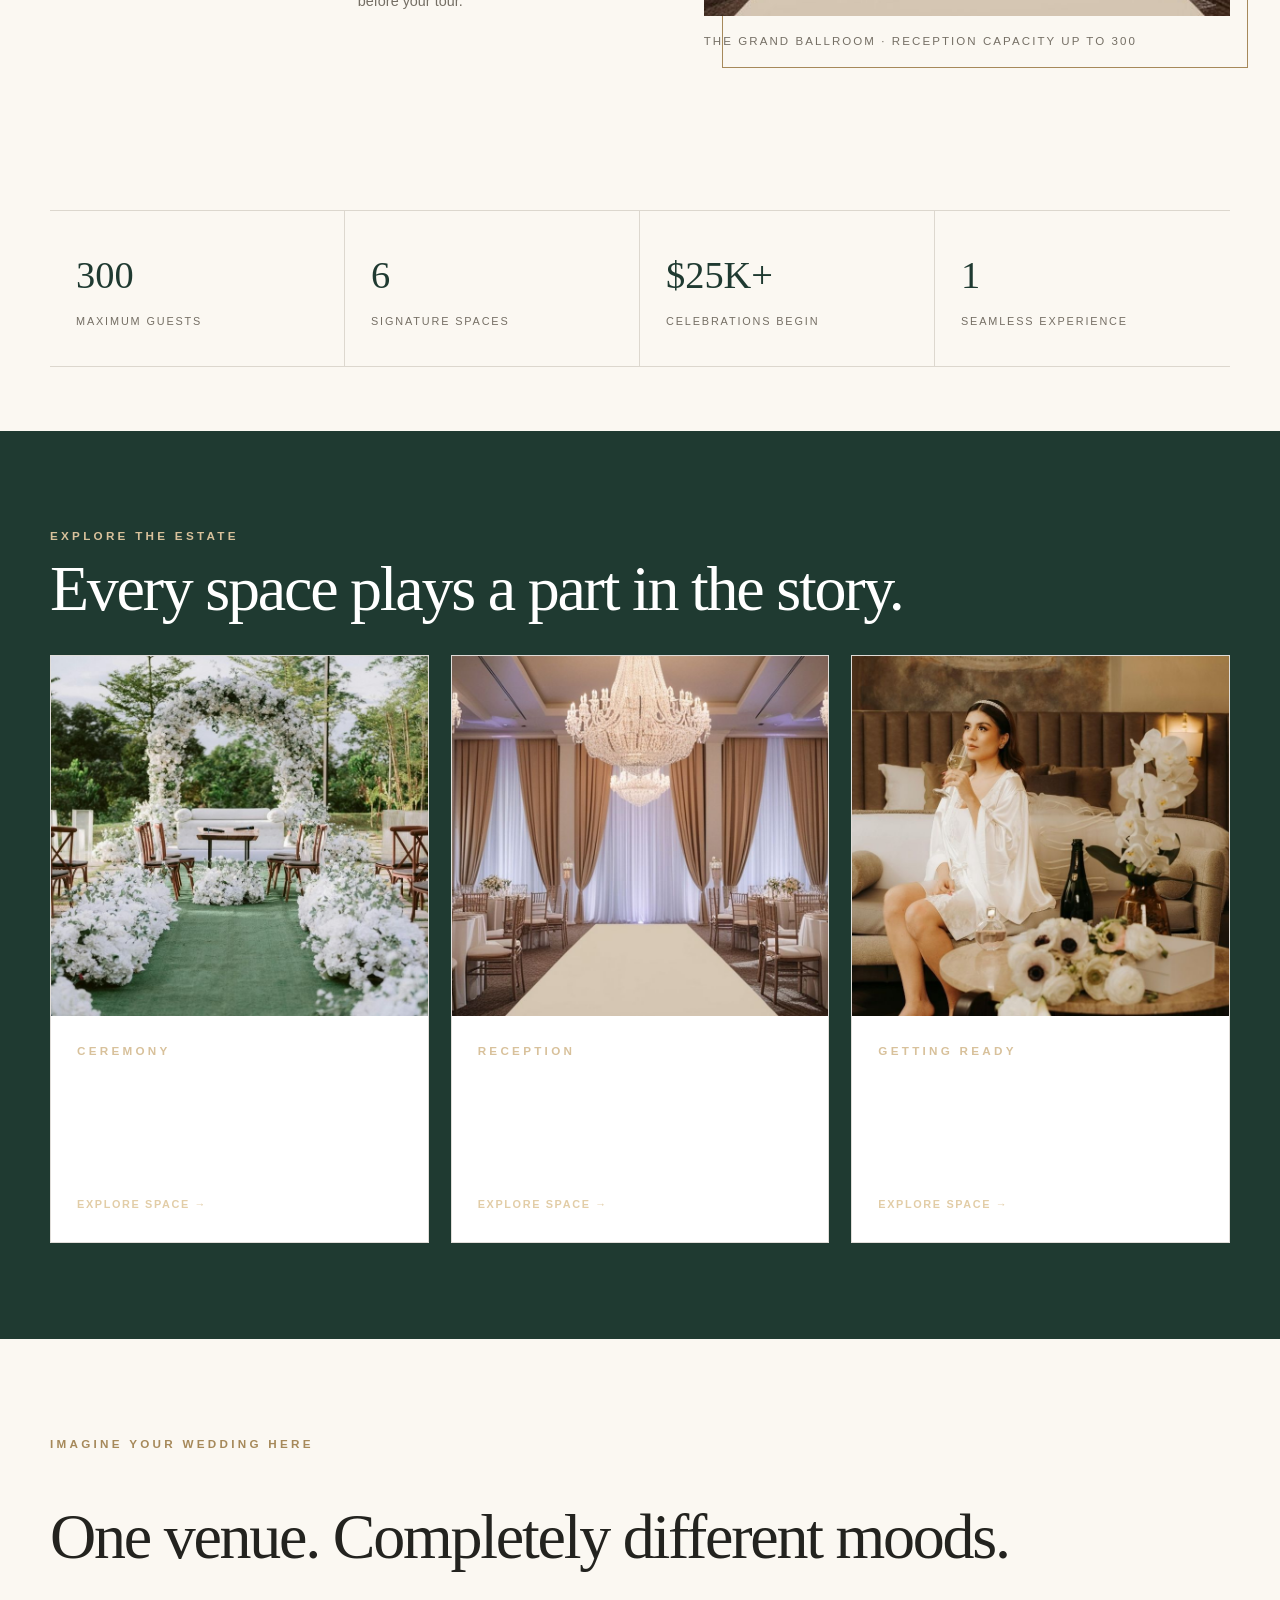
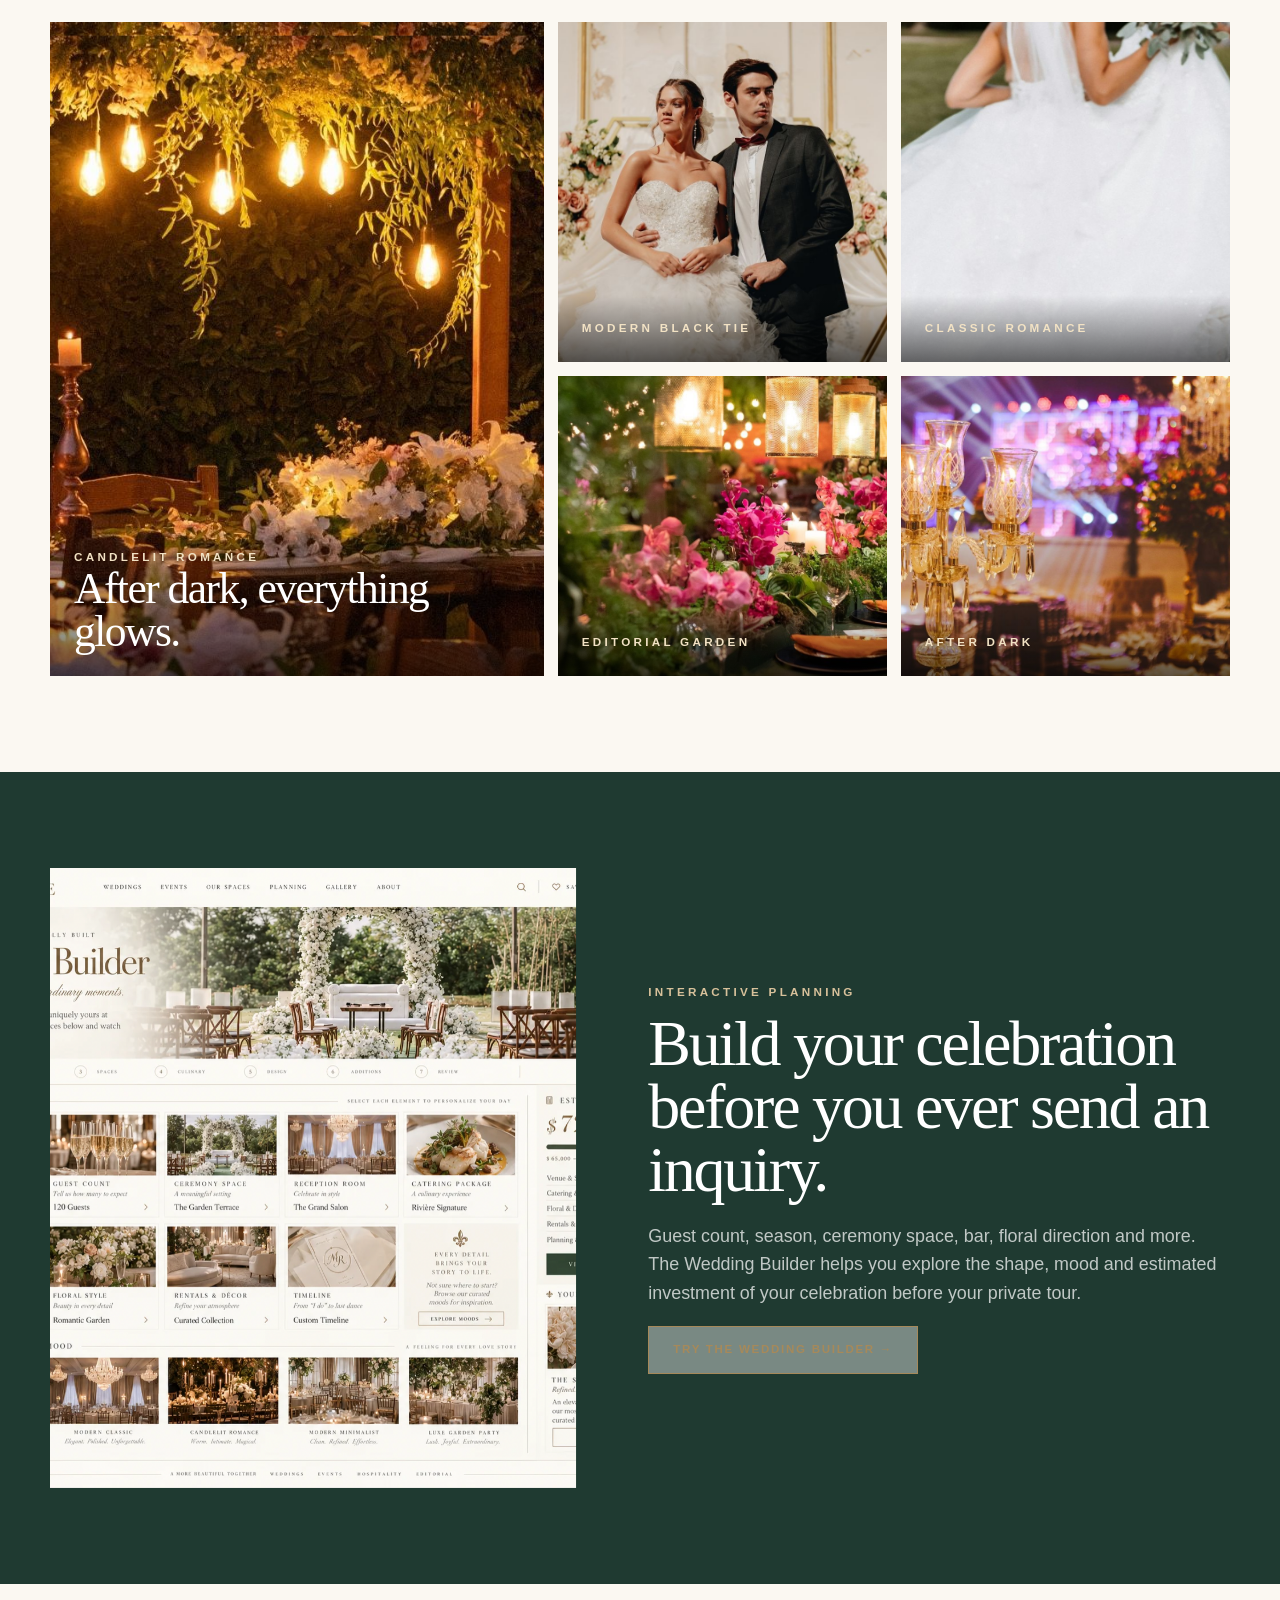
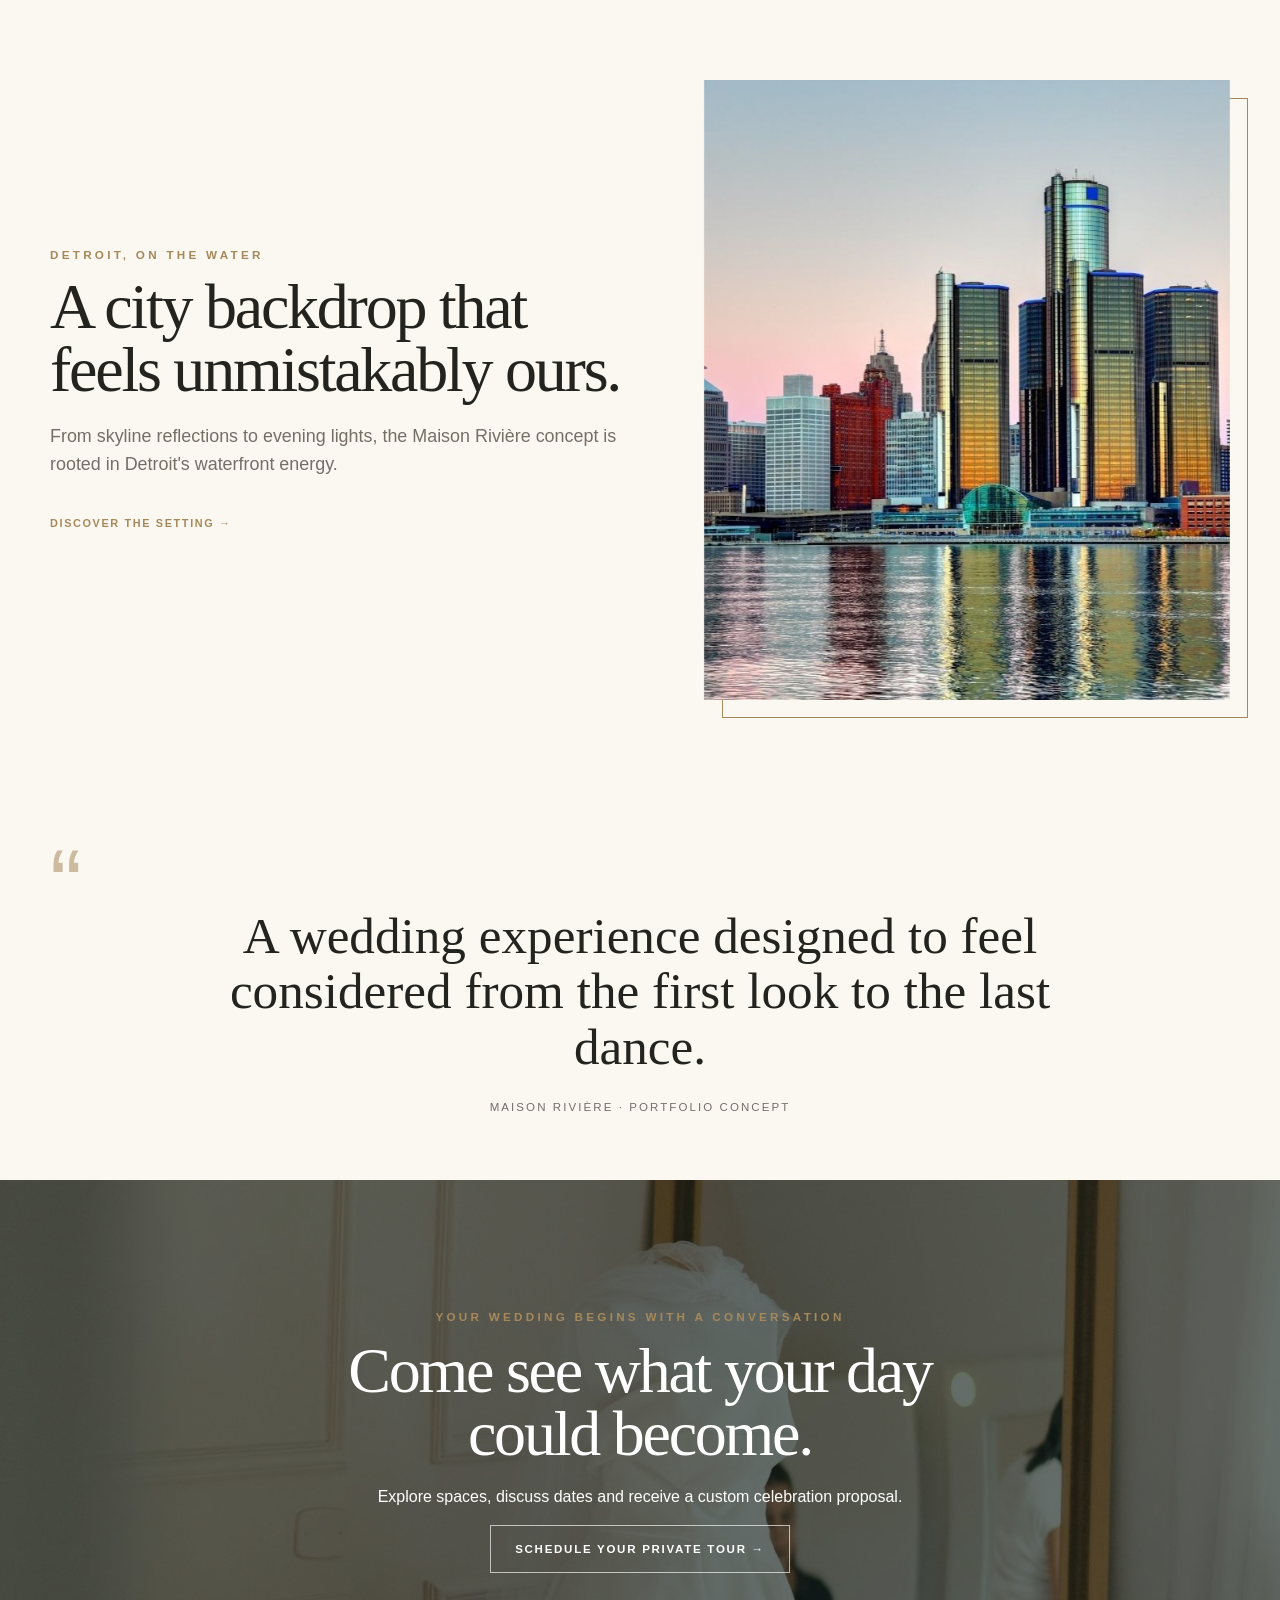
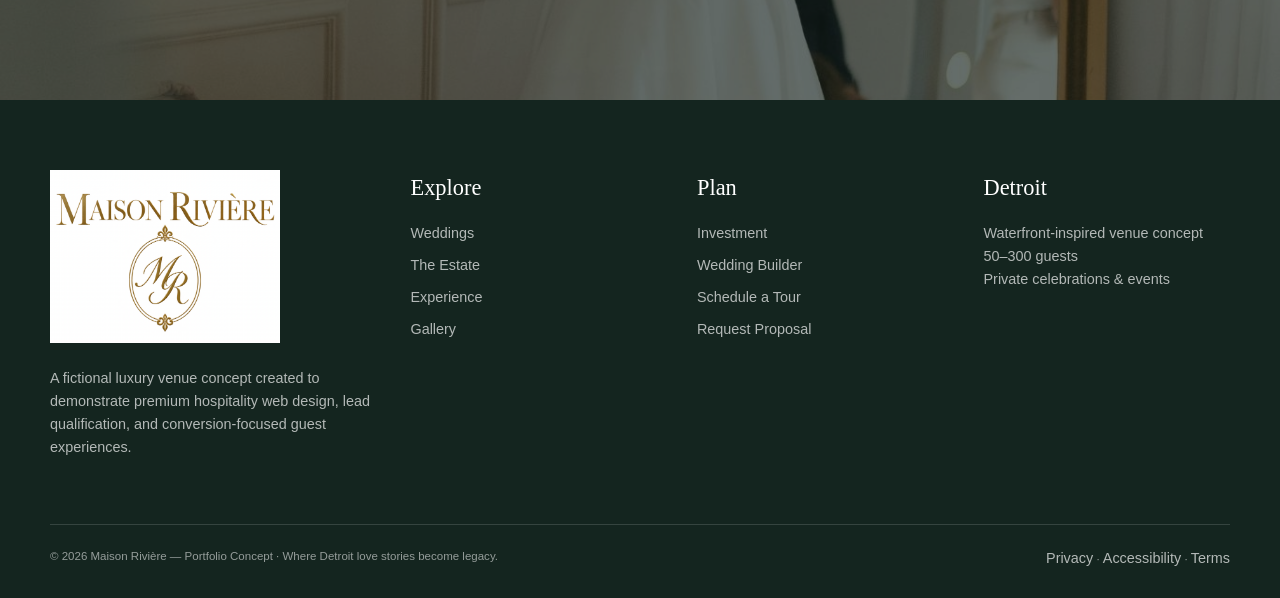
==== commit f9a03999: "Add quote section and update footer in index.html Added a quote section highlighting a wedding exper" ====
--- a/index.html
+++ b/index.html
@@ -16,7 +16,21 @@
 <section class="section"><div class="container"><div class="eyebrow">Imagine Your Wedding Here</div><h2 class="display lg">One venue. Completely different moods.</h2><div class="editorial-grid reveal"><div class="tile"><img src="09_candlelit_reception_table.JPG" alt="Candlelit reception"><div class="tile-overlay"><div class="eyebrow">Candlelit Romance</div><div class="display md">After dark, everything glows.</div></div></div><div class="tile"><img src="15_classic_couple_portrait.JPG" alt="Classic couple"><div class="tile-overlay"><div class="eyebrow">Modern Black Tie</div></div></div><div class="tile"><img src="19_gown_in_motion_garden.JPG" alt="Garden wedding"><div class="tile-overlay"><div class="eyebrow">Classic Romance</div></div></div><div class="tile"><img src="32_warm_floral_tablescape.JPG" alt="Warm floral tablescape"><div class="tile-overlay"><div class="eyebrow">Editorial Garden</div></div></div><div class="tile"><img src="13_candelabra_reception.JPG" alt="Reception lighting"><div class="tile-overlay"><div class="eyebrow">After Dark</div></div></div></div></div></section>
 <section class="section dark"><div class="container split reverse reveal"><div class="image-frame"><img src="wedding-builder-ui.PNG" alt="Wedding Builder interface concept"></div><div class="copy"><div class="eyebrow">Interactive Planning</div><h2 class="display lg">Build your celebration before you ever send an inquiry.</h2><p class="lede">Guest count, season, ceremony space, bar, floral direction and more. The Wedding Builder helps you explore the shape, mood and estimated investment of your celebration before your private tour.</p><a class="btn secondary" href="builder.html">Try the Wedding Builder →</a></div></div></section>
 <section class="section"><div class="container"><div class="split reveal"><div class="copy"><div class="eyebrow">Detroit, on the water</div><h2 class="display lg">A city backdrop that feels unmistakably ours.</h2><p class="lede">From skyline reflections to evening lights, the Maison Rivière concept is rooted in Detroit's waterfront energy.</p><a class="text-link" href="estate.html">Discover the setting →</a></div><div class="image-frame"><img src="01_detroit_skyline_sunset.JPG" alt="Detroit skyline at sunset"></div></div></div></section>
-<section class="section-tight"><div class="container reveal"><div class="quote-mark">“</div><p class="quote">The moment we walked in, we could already see our entire wedding unfolding.</p><div class="quote-by">Olivia & Marcus · Modern Black Tie Celebration</div></div></section>
+<section class="section-tight">
+  <div class="container reveal">
+
+    <div class="quote-mark">“</div>
+
+    <p class="quote">
+      A wedding experience designed to feel considered from the first look to the last dance.
+    </p>
+
+    <div class="quote-by">
+      Maison Rivière · Portfolio Concept
+    </div>
+
+  </div>
+</section>
 <section class="cta-band"><img src="07_bridal_dress_mirror.JPG" alt="Wedding dress in bridal suite"><div class="inner"><div class="eyebrow">Your Wedding Begins With a Conversation</div><h2 class="display lg">Come see what your day could become.</h2><p>Explore spaces, discuss dates and receive a custom celebration proposal.</p><a class="btn light" href="contact.html">Schedule Your Private Tour →</a></div></section>
 </main><footer class="footer"><div class="container"><div class="footer-grid"><div><a class="brand" href="index.html">
   <img src="logo-lockup.PNG" alt="Maison Rivière Weddings & Events">
